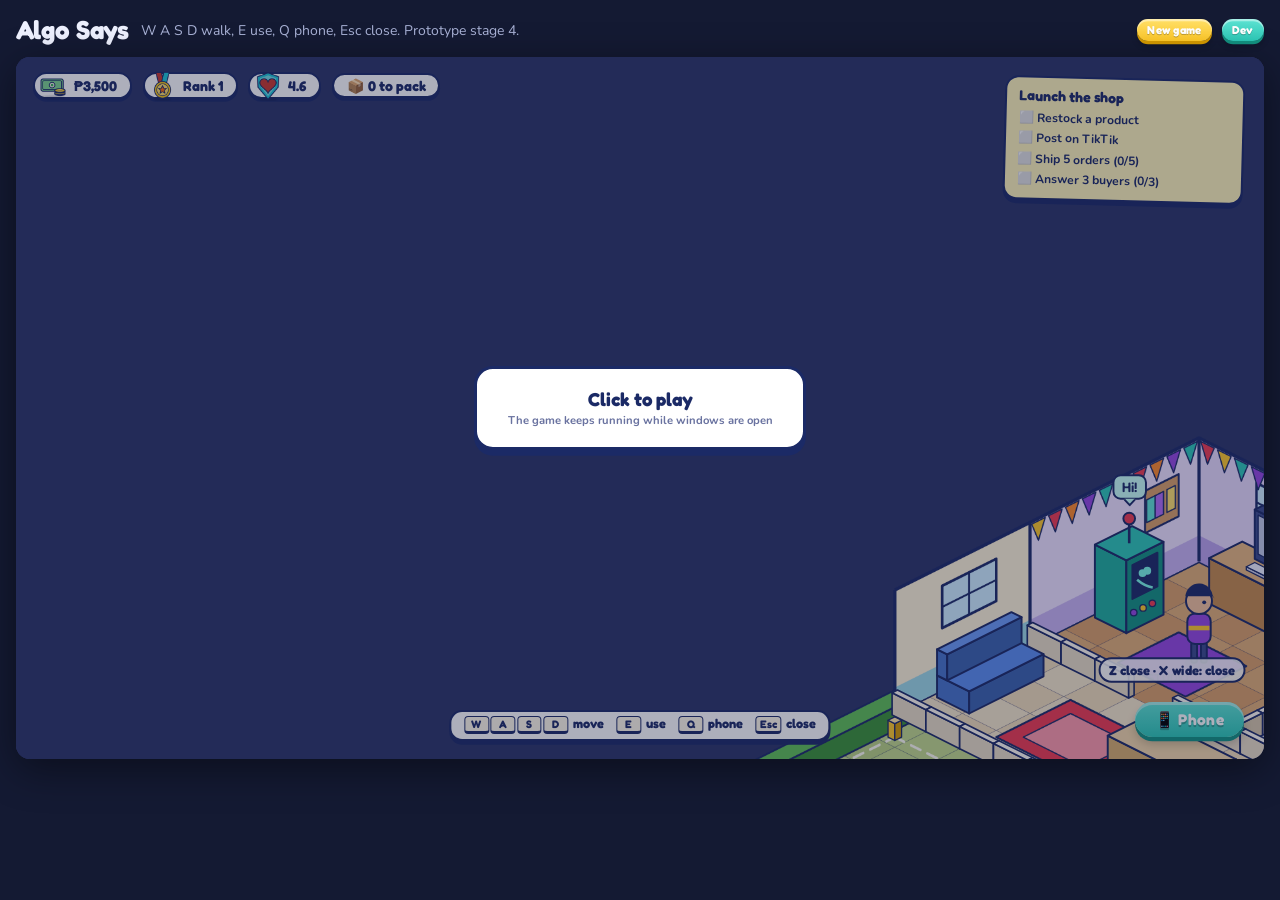
==== index.html @ 7507d2a2 "Prototype stage 4: PC desktop with 16 apps, money ledger, stickers, settings" ====
<!doctype html>
<html lang="en">
<head>
<meta charset="utf-8">
<meta name="viewport" content="width=device-width, initial-scale=1">
<title>Algo Says</title>
<link rel="preconnect" href="https://fonts.googleapis.com">
<link rel="preconnect" href="https://fonts.gstatic.com" crossorigin>
<link rel="stylesheet" href="https://fonts.googleapis.com/css2?family=Fredoka:wght@500;600;700&family=Nunito:wght@600;700;800&display=swap">
<link rel="stylesheet" href="css/style.css">
</head>
<body>
<div class="page">
  <header class="bar">
    <h1>Algo Says</h1>
    <span class="controls">W A S D walk, E use, Q phone, Esc close. Prototype stage 4.</span>
    <nav class="menu keepactive" aria-label="Game menu">
      <button class="cap y sm" type="button" data-act="menu-new">New game</button>
      <button class="cap t sm" type="button" data-act="dev-toggle" id="devBtn" aria-expanded="false" aria-controls="dev">Dev</button>
    </nav>
  </header>

  <div class="stage"><div class="frame" id="frame">
    <canvas id="iso" tabindex="0" aria-label="Isometric house and street. W A S D to walk, E to use, Q for the phone."></canvas>

    <div class="hud" id="hud"></div>
    <div class="carry" id="carry"></div>
    <div class="card note" id="note"></div>
    <div class="card hint"><span><kbd class="k">W</kbd><kbd class="k">A</kbd><kbd class="k">S</kbd><kbd class="k">D</kbd> move</span><span><kbd class="k">E</kbd> use</span><span><kbd class="k">Q</kbd> phone</span><span><kbd class="k">Esc</kbd> close</span></div>
    <div class="toasts" id="toasts" aria-live="polite"></div>
    <button class="cap t phoneBtn" id="phoneBtn" type="button">📱 Phone<span class="badge" id="pbadge" hidden>0</span></button>
    <button class="start" id="start" type="button"><span class="card">Click to play<small>The game keeps running while windows are open</small></span></button>

    <!-- PC DESKTOP (built by js/pc/desktop.js) -->
    <div class="ov desk" id="w-desktop" hidden></div>

    <!-- PHONE -->
    <div class="ov" id="w-phone" hidden style="background:rgba(20,26,60,.4)">
      <div class="phone"><div class="screen">
        <div style="display:flex;justify-content:space-between;padding:.5em 1.2em .2em;font:700 .8em var(--display)"><span>9:41</span><span>▮▮▮ 82%</span></div>
        <div style="display:flex;gap:.4em;justify-content:center;padding:.3em .6em .6em;border-bottom:.15em solid #e3dcc8"><span class="chip on">Inbox</span><span class="chip" style="opacity:.5">Feeds</span><span class="chip" style="opacity:.5">Orders</span></div>
        <div id="inbox" style="padding:.7em .8em;display:flex;flex-direction:column;gap:.6em;overflow:auto"></div>
      </div></div>
      <button class="cap y" data-act="close" type="button" style="position:absolute;left:1.6%;bottom:3.5%">← Back</button>
    </div>

    <!-- MR. ALGO -->
    <div class="ov" id="w-algo" hidden style="background:rgba(20,26,60,.35)">
      <div class="algo"><img src="img/algo_unit_talk_1.png" alt="Mr. Algo" id="algoImg">
        <div class="card"><b class="n">Mr. Algo</b><div id="algoText"></div><div style="display:flex;gap:.6em;justify-content:flex-end"><button class="cap y sm" data-act="close" type="button">Bye</button><button class="cap t sm" id="algoNext" type="button">Next</button></div></div>
      </div>
    </div>

    <!-- NEW GAME CONFIRM -->
    <div class="ov" id="w-confirm" hidden>
      <div class="card confirm" role="dialog" aria-modal="true" aria-labelledby="confirmTitle">
        <h2 id="confirmTitle">Start a new game?</h2>
        <p>Your saved progress will be erased.</p>
        <div class="row"><button class="cap y sm" type="button" data-act="new-cancel">Cancel</button><button class="cap r sm" type="button" data-act="new-confirm">New game</button></div>
      </div>
    </div>
  </div></div>
</div>

<!-- DEVELOPER PANEL -->
<aside class="dev keepactive" id="dev" hidden aria-label="Developer panel">
  <h2>Developer mode (testing only)</h2>
  <small>F1 toggles this panel.</small>
  <button class="cap t sm" type="button" data-act="dev-cash">Add ₱1,000</button>
  <button class="cap t sm" type="button" data-act="dev-orders">Spawn an order for each product</button>
  <button class="cap t sm" type="button" data-act="dev-stock">Set all stock to 10</button>
  <button class="cap t sm" type="button" data-act="dev-skip">Skip 10 s of game time</button>
  <button class="cap t sm" type="button" data-act="dev-finish">Finish the running post now</button>
  <button class="cap y sm" type="button" data-act="dev-zones" aria-pressed="false">Show walk zones and solids</button>
  <button class="cap y sm" type="button" data-act="dev-fps" aria-pressed="false">Show FPS</button>
  <div class="fps" id="devFps" aria-live="off"></div>
</aside>

<script type="module" src="js/main.js"></script>
</body>
</html>
---- css/style.css ----
/* Layout: dark showcase page with one 16:9 game frame (1920x1080 logical): canvas world, DOM HUD, DOM windows over it. */
:root{color-scheme:dark;
--page:#141a33;--page2:#1d2547;--pageInk:#eef1ff;--pageMute:#a9b2d6;
--navy:#1b2a66;--cream:#fff8e8;--paper:#ffffff;--ink:#1b2a66;--mute:#6a73a0;
--purple:#9446e0;--purpleD:#6224a8;--yellow:#ffc928;--yellowD:#d49a00;--teal:#2cc8b6;--tealD:#139180;--orange:#ff8a2a;--orangeD:#cf5e00;--red:#ef3b4f;--redD:#b31e31;--sky:#dff1ff;
--display:"Fredoka",system-ui,sans-serif;--body:"Nunito",system-ui,sans-serif}
[hidden]{display:none!important}
body{margin:0;background:var(--page);color:var(--pageInk);font:15px/1.5 var(--body)}
.page{max-width:1360px;margin:0 auto;padding-block:16px 40px;padding-left:max(16px,env(safe-area-inset-left,0px));padding-right:max(16px,env(safe-area-inset-right,0px));display:grid;gap:12px}
.bar{display:flex;align-items:center;gap:12px;flex-wrap:wrap}
h1{font:700 26px/1.1 var(--display);margin:0;text-wrap:balance}
.controls{color:var(--pageMute);font-size:14px;flex:1;min-width:200px}
.menu{display:flex;gap:10px;margin-left:auto;font-size:14px}
.stage{overflow-x:auto;border-radius:14px;box-shadow:0 10px 40px rgba(0,0,0,.45)}
.frame{min-width:960px;aspect-ratio:16/9;container-type:inline-size;position:relative;overflow:hidden;background:#2b3466;font-size:1.05cqw;color:var(--ink);user-select:none}
#iso{position:absolute;inset:0;width:100%;height:100%;display:block;outline:none}
#iso:focus-visible{outline:4px solid var(--yellow);outline-offset:-4px}
.loaderr{position:absolute;inset:0;display:flex;align-items:center;justify-content:center;margin:0;color:#fff;font:700 1.4em var(--display);text-align:center;padding:2em}
/* developer panel */
.dev{position:fixed;right:12px;top:64px;z-index:50;width:260px;max-width:calc(100vw - 24px);background:#0e1330;color:var(--pageInk);border:2px solid var(--yellow);border-radius:12px;padding:12px;display:grid;gap:8px;box-shadow:0 10px 30px rgba(0,0,0,.5)}
.dev h2{font:700 15px var(--display);margin:0;color:var(--yellow)}
.dev small{color:var(--pageMute);font-size:12px}
.dev .cap{font-size:14px}
.dev .cap[aria-pressed=true]{outline:3px solid var(--yellow);outline-offset:2px}
.dev .fps{font:700 14px var(--display);min-height:1.2em}

/* ---------- game UI kit ---------- */
.cap{all:unset;cursor:pointer;display:inline-flex;align-items:center;justify-content:center;gap:.4em;border-radius:999px;padding:.5em 1.3em;font:700 1em var(--display);color:#fff;letter-spacing:.02em;
 background:linear-gradient(var(--c1),var(--c2));box-shadow:inset 0 .2em 0 rgba(255,255,255,.45),0 .28em 0 var(--cd),0 .45em .6em rgba(0,0,0,.2);text-shadow:0 .1em 0 rgba(0,0,0,.25)}
.cap:active{transform:translateY(.15em)}
.cap:focus-visible{outline:.2em solid var(--paper);outline-offset:.15em}
.cap[disabled]{filter:grayscale(1);opacity:.5;cursor:not-allowed}
.cap.p{--c1:#b06cf5;--c2:var(--purple);--cd:var(--purpleD)}
.cap.y{--c1:#ffe06b;--c2:var(--yellow);--cd:var(--yellowD)}
.cap.t{--c1:#5fe3d3;--c2:var(--teal);--cd:var(--tealD)}
.cap.o{--c1:#ffad66;--c2:var(--orange);--cd:var(--orangeD)}
.cap.r{--c1:#ff7181;--c2:var(--red);--cd:var(--redD)}
.cap.sm{font-size:.82em;padding:.35em .9em}
.card{background:var(--paper);border:.18em solid var(--navy);border-radius:1em;box-shadow:0 .3em 0 var(--navy)}
.pill{display:inline-flex;align-items:center;gap:.4em;background:var(--paper);border:.16em solid var(--navy);border-radius:999px;padding:.15em .9em .15em .2em;font:700 1.05em var(--display);box-shadow:0 .2em 0 var(--navy);white-space:nowrap}
.pill img{width:2.1em;height:2.1em;margin:-.4em 0}
.pill.plain{padding:.15em .9em}
.lbl{font:600 .78em var(--display);letter-spacing:.06em;text-transform:uppercase;color:var(--mute)}
.chip{all:unset;cursor:pointer;display:inline-flex;align-items:center;gap:.3em;border:.14em solid var(--navy);border-radius:999px;padding:.12em .75em;font:600 .85em var(--display);background:var(--paper);color:var(--ink)}
.chip.on{background:var(--yellow)}
.chip:focus-visible{outline:.15em solid var(--purple);outline-offset:.1em}
.site{display:inline-flex;align-items:center;justify-content:center;width:1.9em;height:1.9em;border-radius:.55em;border:.14em solid var(--navy);font:700 1em var(--display);color:#fff;background:linear-gradient(135deg,#b06cf5,#6224a8)}
.hud{position:absolute;left:1.4%;top:2.2%;display:flex;gap:.8em;align-items:center;flex-wrap:wrap;max-width:60%}
.carry{position:absolute;left:1.4%;top:9.5%;display:flex;gap:.5em}
.note{position:absolute;right:1.6%;top:3%;width:17%;padding:.7em .9em;background:#fff4b8;transform:rotate(1.5deg)}
.note h3{font:700 1.05em var(--display);margin:0 0 .3em}
.note div{display:grid;gap:.2em;font-weight:700;font-size:.9em}
.hint{position:absolute;left:50%;bottom:2.6%;transform:translateX(-50%);padding:.35em 1em;font:700 .95em var(--display);display:flex;gap:1em;align-items:center;white-space:nowrap}
kbd.k{display:inline-block;min-width:1.5em;text-align:center;border:.14em solid var(--navy);border-bottom-width:.28em;border-radius:.35em;padding:0 .3em;margin-right:.15em;font:700 .85em var(--display);background:var(--cream)}
.toasts{position:absolute;left:1.4%;bottom:3%;display:grid;gap:.5em;width:22%}
.toast{display:flex;align-items:center;gap:.6em;padding:.4em .9em .4em .4em;font-weight:800;font-size:.9em;animation:tin .25s ease-out}
.toast img{width:2.4em;border-radius:50%}
@keyframes tin{from{transform:translateY(.6em);opacity:0}}
@media (prefers-reduced-motion:reduce){.toast{animation:none}}
.phoneBtn{position:absolute;right:1.6%;bottom:3.2%;font-size:1.15em}
.badge{position:absolute;top:-.4em;right:-.4em;background:var(--red);color:#fff;border:.14em solid #fff;border-radius:999px;min-width:1.5em;height:1.5em;font:700 .8em/1.25em var(--display);text-align:center;padding:0 .2em}
.start small{display:block;font:700 .6em var(--body);color:var(--mute);margin-top:.3em}
/* windows */
.ov{position:absolute;inset:0;background:rgba(20,26,60,.55)}
.win{position:absolute;inset:6% 5% 5%;display:grid;grid-template-rows:auto minmax(0,1fr);background:var(--cream);border:.2em solid var(--navy);border-radius:1.2em;box-shadow:0 .4em 0 var(--navy),0 1.5em 3em rgba(0,0,0,.35);overflow:hidden}
.wbar{display:flex;align-items:center;gap:.7em;padding:.55em 1em;background:linear-gradient(#a65df0,var(--purple));color:#fff;border-bottom:.2em solid var(--navy);font:700 1.2em var(--display)}
.wbar.t{background:linear-gradient(#5fe3d3,var(--tealD))}
.wbar .sp{flex:1}
.wbar small{font:600 .7em var(--body);opacity:.95}
.x{all:unset;cursor:pointer;width:1.6em;height:1.6em;border-radius:50%;background:#fff;color:var(--navy);border:.14em solid var(--navy);text-align:center;font:700 .8em/1.45em var(--display)}
.wbody{padding:1.1em;display:grid;gap:1em;min-height:0}
.pcard{all:unset;cursor:pointer;display:flex;gap:.6em;align-items:center;padding:.4em .6em;background:var(--paper);border:.18em solid var(--navy);border-radius:1em;box-shadow:0 .25em 0 var(--navy)}
.pcard.on{background:#fff4b8}
.pcard img{width:2.8em}
.pcard b{font-family:var(--display);display:block}
.pcard span{font-size:.85em;font-weight:700;color:var(--mute)}
.slot{all:unset;cursor:pointer;display:grid;grid-template-rows:1fr auto;padding:.5em;gap:.3em;background:var(--sky);border:.18em solid var(--navy);border-radius:1em;box-shadow:0 .25em 0 var(--navy);min-height:0}
.slot img{width:100%;height:100%;object-fit:contain;min-height:0}
.slot.empty{background:#fff8;border-style:dashed;box-shadow:none;display:flex;align-items:center;justify-content:center;color:var(--mute);font:600 1em var(--display)}
.slot div{font:700 .9em var(--display);text-align:center}
.clip{all:unset;cursor:pointer;padding:.25em;width:6.6em;text-align:center;background:var(--paper);border:.16em solid var(--navy);border-radius:.8em;box-shadow:0 .2em 0 var(--navy)}
.clip img{width:100%;display:block}
.clip div{font:600 .78em var(--display)}
.clip.used{opacity:.4}
textarea.cap-in{all:unset;display:block;width:100%;box-sizing:border-box;background:var(--paper);border:.16em solid var(--navy);border-radius:.8em;padding:.5em .7em;font:700 .95em var(--body);color:var(--ink);min-height:4.2em;white-space:pre-wrap}
textarea.cap-in:focus{outline:.15em solid var(--purple)}
.cmt{display:flex;gap:.5em;align-items:center}
.cmt img{width:2.1em;border-radius:50%}
.cmt div{background:var(--sky);border-radius:.8em;padding:.2em .7em;font-weight:800;font-size:.9em}
.stat{display:grid;padding:.4em .7em}
.stat b{font:700 1.5em/1.1 var(--display)}
.phone{position:absolute;left:50%;top:4%;bottom:4%;aspect-ratio:9/18.5;transform:translateX(-50%);background:var(--navy);border-radius:2.4em;padding:.9em .7em;box-shadow:0 1.5em 3em rgba(0,0,0,.4)}
.screen{height:100%;background:var(--cream);border-radius:1.7em;overflow:hidden;display:grid;grid-template-rows:auto auto minmax(0,1fr)}
.bub{max-width:85%;border-radius:1em;padding:.3em .7em;font-weight:700;font-size:.9em}
.bub.in{align-self:flex-start;background:var(--paper);border:.12em solid var(--navy);border-bottom-left-radius:.2em}
.bub.me{align-self:flex-end;background:var(--purple);color:#fff;border-bottom-right-radius:.2em}
.algo{position:absolute;left:8%;right:8%;bottom:6%;display:grid;grid-template-columns:18% 1fr;gap:1em;align-items:end}
.algo img{width:100%}
.algo .card{padding:1em 1.3em;display:grid;gap:.6em;font-weight:700;font-size:1.1em}
.algo .card b.n{font:700 1.15em var(--display);color:var(--tealD)}
.start{all:unset;position:absolute;inset:0;display:flex;align-items:center;justify-content:center;background:rgba(20,26,60,.35);cursor:pointer}
.start:focus-visible .card{outline:.2em solid var(--yellow);outline-offset:.2em}
.start .card{display:block;padding:1em 1.6em;text-align:center;font:700 1.4em var(--display);color:var(--ink)}
.confirm{position:absolute;left:50%;top:50%;transform:translate(-50%,-50%);width:34%;padding:1.2em 1.4em;display:grid;gap:.8em;background:var(--cream);color:var(--ink)}
.confirm h2{font:700 1.3em var(--display);margin:0}
.confirm p{margin:0;font-weight:700}
.confirm .row{display:flex;gap:.8em;justify-content:flex-end}

/* ---------- PC desktop (js/pc) ---------- */
.toasts{z-index:30;pointer-events:none}
.frame.pc-open .toasts{bottom:4.8em;left:auto;right:1.4%}
.desk{background:#6224a8;overflow:hidden}
.dk-wall{position:absolute;inset:0;background:radial-gradient(circle at 88% 12%,rgba(255,201,40,.4),transparent 38%),radial-gradient(circle at 8% 95%,rgba(44,200,182,.4),transparent 44%),radial-gradient(rgba(255,255,255,.13) .13em,transparent .13em) 0 0/2em 2em,linear-gradient(135deg,#6224a8,#9446e0 55%,#b06cf5)}
.dk-wall::after{content:"Algo Says";position:absolute;right:3%;bottom:11%;font:700 5em/1 var(--display);color:rgba(255,255,255,.12);letter-spacing:.02em}
.dk-icons{position:absolute;left:1.2%;top:2.5%;bottom:5.5em;display:grid;grid-auto-flow:column;grid-template-rows:repeat(5,max-content);gap:.5em .4em;align-content:start;justify-content:start}
.dk-ic{all:unset;cursor:pointer;display:grid;justify-items:center;gap:.25em;width:6.6em;padding:.3em 0;border-radius:.8em}
.dk-ic:hover{background:rgba(255,255,255,.2)}
.dk-ic:focus-visible{outline:.2em solid var(--yellow);outline-offset:.05em}
.dk-ic .tile{position:relative;display:grid;place-items:center;width:2.1em;height:2.1em;border-radius:.55em;border:.09em solid var(--navy);box-shadow:0 .12em 0 var(--navy);font-size:1.95em;line-height:1;background:linear-gradient(var(--c1),var(--c2))}
.dk-ic .lb{font:700 .82em/1.15 var(--display);color:#fff;text-align:center;text-shadow:0 .1em .15em rgba(27,42,102,.9)}
.dk-ic .lk{position:absolute;right:-.3em;bottom:-.3em;font-size:.4em;font-style:normal;background:#fff;border:.2em solid var(--navy);border-radius:50%;padding:.1em;line-height:1}
.c-p{--c1:#b06cf5;--c2:#9446e0}.c-y{--c1:#ffe06b;--c2:#ffc928}.c-t{--c1:#5fe3d3;--c2:#2cc8b6}.c-o{--c1:#ffad66;--c2:#ff8a2a}.c-r{--c1:#ff7181;--c2:#ef3b4f}
.dk-layer{position:absolute;inset:0 0 3.6em 0;pointer-events:none}
.dw{position:absolute;pointer-events:auto;display:grid;grid-template-rows:auto minmax(0,1fr);background:var(--cream);border:.2em solid var(--navy);border-radius:1.1em;box-shadow:0 .3em 0 var(--navy),0 .8em 1.6em rgba(0,0,0,.3);overflow:hidden;animation:dwin .18s ease-out}
.dw.top{box-shadow:0 .35em 0 var(--navy),0 1.4em 2.6em rgba(0,0,0,.45)}
.dw.min{display:none}
@keyframes dwin{from{transform:scale(.96);opacity:0}}
.dw .wbar{background:linear-gradient(var(--c1),var(--c2));cursor:grab;user-select:none;touch-action:none;font-size:1.05em;padding:.4em .8em;text-shadow:0 .1em 0 rgba(0,0,0,.25)}
.dw .wbar.drag{cursor:grabbing}
.dw:not(.top) .wbar{filter:saturate(.55) brightness(1.05)}
.dw .wbar .x{font-size:.75em}
.dw-ic{font-size:1.1em}
.dw-body{min-height:0;overflow:auto;position:relative}
.dw-body.wbody{display:grid}
.dk-bar{position:absolute;left:0;right:0;bottom:0;height:3.6em;box-sizing:border-box;display:flex;align-items:center;gap:.8em;padding:0 1em;background:linear-gradient(#2b3a86,var(--navy));border-top:.18em solid #0e1740}
.dk-tasks{display:flex;gap:.5em;flex:1;min-width:0;overflow:hidden}
.dk-task{all:unset;cursor:pointer;display:inline-flex;align-items:center;gap:.4em;max-width:11em;padding:.25em .8em;border-radius:.7em;background:rgba(255,255,255,.14);color:#fff;font:700 .85em var(--display);white-space:nowrap}
.dk-task b{font:inherit;overflow:hidden;text-overflow:ellipsis}
.dk-task.on{background:var(--yellow);color:var(--navy);box-shadow:inset 0 -.2em 0 var(--yellowD)}
.dk-task.min{opacity:.6}
.dk-task:focus-visible{outline:.15em solid #fff}
.dk-tray{display:flex;align-items:center;gap:.9em;color:#fff;font:700 .95em var(--display)}
.dk-cash{display:inline-flex;align-items:center;gap:.3em;background:rgba(255,255,255,.14);border-radius:999px;padding:.1em .8em .1em .3em}
.dk-cash img{width:1.6em;height:1.6em}
.dk-clock{min-width:5.2em;text-align:right}
.frame.tl .desk{font-size:1.18em}
.frame.tl .hud,.frame.tl .note,.frame.tl .toasts{font-size:1.15em}
.frame.rm *,.frame.rm *::before,.frame.rm *::after{animation:none!important;transition:none!important}
@media (prefers-reduced-motion:reduce){.dw{animation:none}}
/* shop books and stats */
.bk-row{display:grid;grid-template-columns:5.2em minmax(0,1fr) 6em 6em;gap:.5em;padding:.3em .8em;font-weight:700;font-size:.9em;border-bottom:.1em dashed #e3dcc8;align-items:center}
.bk-row b{text-align:right;font-family:var(--display)}
.bk-head{font:600 .78em var(--display);letter-spacing:.06em;text-transform:uppercase;color:var(--mute);border-bottom:.15em solid var(--navy)}
.bk-head span:nth-child(n+3){text-align:right}
.bk-prod{display:grid;grid-template-columns:minmax(0,1.6fr) minmax(0,.8fr) minmax(0,1fr) minmax(0,1fr) minmax(0,1fr);gap:.4em;font-weight:700;font-size:.82em;align-items:center}
.bk-prod span:nth-child(n+3),.bk-prod b{text-align:right}
.bk-prod.bk-head{padding:0 0 .2em}
.st-row{all:unset;box-sizing:border-box;width:100%;cursor:pointer;display:grid;grid-template-columns:1.6em 2.6em minmax(0,1.6fr) minmax(0,.9fr) minmax(0,.8fr) minmax(0,.8fr) minmax(0,1.2fr);gap:.5em;padding:.4em .8em;font-weight:700;font-size:.9em;border-bottom:.1em dashed #e3dcc8;align-items:center}
.st-row:hover{background:var(--sky)}
.st-row.on{background:#fff4b8}
.st-row:focus-visible{outline:.15em solid var(--purple);outline-offset:-.15em}
.st-head{cursor:default;font:600 .78em var(--display);letter-spacing:.06em;text-transform:uppercase;color:var(--mute);border-bottom:.15em solid var(--navy)}
.st-head:hover{background:none}
.st-box{width:1.2em;height:1.2em;border:.14em solid var(--navy);border-radius:.3em;display:grid;place-items:center;font-size:.9em;background:#fff;color:var(--purple)}
.st-head .st-box{visibility:hidden}
.st-det{padding:.6em .8em;display:grid;gap:.25em;align-content:start}
.st-kv{display:grid;gap:0;border-top:.1em dashed #e3dcc8;padding-top:.15em}
.st-kv b{font-size:.92em;overflow-wrap:anywhere}
/* notes, bin, lock, home */
.nt-body{padding:0;background:#fff4b8;display:grid}
.nt-in{all:unset;display:block;box-sizing:border-box;padding:.8em 1em;font:700 1em/1.6em var(--body);color:var(--ink);white-space:pre-wrap;overflow:auto;background:repeating-linear-gradient(transparent 0 1.5em,rgba(27,42,102,.18) 1.5em 1.6em);background-attachment:local;min-height:0}
.nt-in:focus{outline:.15em solid var(--purple);outline-offset:-.3em}
.lk-screen{display:grid;justify-items:center;align-content:center;gap:.5em;text-align:center;padding:1.5em;min-height:100%;box-sizing:border-box}
.lk-screen h2{font:700 1.4em var(--display);margin:0}
.lk-screen p{margin:0;font-weight:700;color:var(--mute);max-width:24em}
.lk-ic{font-size:3.5em;line-height:1}
.lk-pill{padding:.5em 1em;font-weight:800;background:#fff4b8}
.lk-screen small{font-weight:700;color:var(--mute)}
.bn{display:grid;gap:.8em;padding:1em;align-content:start}
.bn-item{all:unset;cursor:pointer;display:flex;gap:.5em;align-items:center;padding:.4em .7em;border-radius:.7em;font-weight:800;font-size:1.05em}
.bn-item:hover{background:var(--sky)}
.bn-item:focus-visible{outline:.15em solid var(--purple)}
.bn-txt{margin:0;padding:.8em 1em;background:#fff;border:.16em solid var(--navy);border-radius:.8em;font:700 .95em/1.5 var(--body);white-space:pre-wrap}
.bn small{font-weight:700;color:var(--mute)}
/* feeds */
.fd{display:grid;grid-template-rows:auto minmax(0,1fr);background:var(--paper);--ac:#9446e0;overflow:hidden}
.fd-top{background:#eef1ff;border-bottom:.15em solid var(--navy);padding:.5em .8em 0;display:grid;gap:.4em}
.fd-tabs{display:flex;gap:.3em;align-items:flex-end}
.fd-tab{all:unset;cursor:pointer;padding:.3em 1.1em;border:.14em solid var(--navy);border-bottom:0;border-radius:.7em .7em 0 0;font:700 .9em var(--display);background:#dfe4f7;color:var(--ink);border-top:.35em solid var(--tc)}
.fd-tab.on{background:#fff;padding-bottom:.45em;margin-bottom:-.15em}
.fd-tab:focus-visible{outline:.15em solid var(--purple)}
.fd-url{display:flex;gap:.5em;align-items:center;background:#fff;border:.14em solid var(--navy);border-radius:999px;padding:.15em .5em;margin-bottom:.5em;font-weight:700;font-size:.85em;color:var(--mute)}
.fd-page{overflow:auto;min-height:0;padding:1em}
.fd-meta{display:flex;align-items:center;gap:.4em;font-weight:700;font-size:.82em;color:var(--mute)}
.fd-meta img,.fd-by img{width:1.5em;height:1.5em;border-radius:50%}
.fd-tt{display:grid;grid-template-columns:repeat(4,1fr);gap:.9em}
.fd-tile{display:grid;gap:.3em;align-content:start}
.fd-cov{position:relative;aspect-ratio:9/14;border-radius:.9em;border:.16em solid var(--navy);overflow:hidden;background:url(../img/mg_thumb_bg_sunny.png) center/cover,var(--ac)}
.fd-cov img{position:absolute;left:14%;top:30%;width:72%}
.fd-heart{position:absolute;left:.4em;bottom:.4em;background:var(--ac);color:#fff;border-radius:999px;padding:0 .6em;font:700 .8em var(--display)}
.fd-cap{font-weight:800;font-size:.85em;line-height:1.25}
.fd-by{display:flex;align-items:center;gap:.4em;font-weight:700;font-size:.78em;color:var(--mute)}
.fd-yv{display:grid;gap:.9em}
.fd-row{display:grid;grid-template-columns:30% 1fr;gap:1em;align-items:start}
.fd-thumb{position:relative;aspect-ratio:16/9;border-radius:.7em;border:.16em solid var(--navy);overflow:hidden;background:linear-gradient(135deg,#ffe0c2,var(--ac))}
.fd-thumb img{position:absolute;left:35%;top:12%;height:76%}
.fd-len{position:absolute;right:.4em;bottom:.4em;background:rgba(27,42,102,.85);color:#fff;border-radius:.3em;padding:0 .4em;font:700 .78em var(--display)}
.fd-row b{font:700 1.02em/1.25 var(--display);display:block;margin-bottom:.2em}
.fd-fb{display:grid;grid-template-columns:repeat(2,1fr);gap:.9em}
.fd-live{background:#e6faf7;border:.16em solid var(--navy);border-radius:1em;box-shadow:0 .2em 0 var(--navy);padding:.5em .7em;display:grid;gap:.4em}
.fd-lv-top{display:flex;justify-content:space-between;font-weight:800;font-size:.8em}
.fd-dot{color:#fff;background:var(--red);border-radius:999px;padding:0 .6em;font-family:var(--display)}
.fd-lv-main{display:grid;grid-template-columns:3.2em 1fr;gap:.6em;align-items:center}
.fd-lv-main>img{width:100%;background:#fff;border-radius:.7em;border:.12em solid var(--navy)}
.fd-lv-main b{font:700 .95em/1.2 var(--display);display:block}
.fd-lv-bot{display:flex;justify-content:space-between;align-items:center;font-weight:800;font-size:.85em}
.fd-price{background:var(--ac);color:var(--navy);border:.12em solid var(--navy);border-radius:.5em;padding:0 .5em;font-family:var(--display)}
.fd-say{background:#fff;border-radius:.8em;padding:0 .6em}
/* paint */
.pt{display:grid;grid-template-rows:auto minmax(0,1fr) auto;gap:.6em;padding:.8em}
.pt-tools{display:grid;gap:.4em}
.pt-row{display:flex;gap:.4em;flex-wrap:wrap;align-items:center}
.pt-sw{all:unset;cursor:pointer;width:1.9em;height:1.9em;border-radius:50%;border:.16em solid var(--navy);box-sizing:border-box}
.pt-sw[aria-pressed=true]{outline:.2em solid var(--purple);outline-offset:.12em}
.pt .chip[aria-pressed=true]{background:var(--yellow)}
.pt-canvas{min-height:0;display:grid;place-items:center}
.pt-canvas canvas{max-width:100%;max-height:100%;aspect-ratio:1;border:.18em solid var(--navy);border-radius:.8em;background:repeating-conic-gradient(#f1ecdc 0 25%,#fff 0 50%) 0 0/1.4em 1.4em;cursor:crosshair;touch-action:none}
.pt-foot{display:flex;gap:.8em;align-items:center;flex-wrap:wrap}
.pt-stk{display:flex;gap:.5em;align-items:center}
.pt-thumb{position:relative;width:3em;height:3em;border:.14em solid var(--navy);border-radius:.6em;background:#fff}
.pt-thumb img{width:100%;height:100%;object-fit:contain}
.pt-thumb .x{position:absolute;right:-.5em;top:-.5em;font-size:.55em}
.pt-msg{flex-basis:100%;font-weight:700;font-size:.85em;color:var(--mute);min-height:1.2em}
/* parcel catch, music, settings */
.pc-game{display:grid;place-items:center;background:#dff1ff;padding:.5em}
.pc-game canvas{max-width:100%;max-height:100%;aspect-ratio:3/4;border:.18em solid var(--navy);border-radius:.8em;outline:none;cursor:none;touch-action:none}
.mu{display:grid;gap:.9em;align-content:start;padding:1em}
.mu-bars{display:flex;gap:.3em;align-items:flex-end;height:3.5em}
.mu-bars i{flex:1;background:linear-gradient(var(--c1),var(--c2));border:.1em solid var(--navy);border-radius:.3em;height:25%}
.mu-bars.go i{animation:mubar .6s ease-in-out infinite alternate;animation-delay:var(--d)}
@keyframes mubar{to{height:100%}}
.mu-list{display:grid;gap:.6em}
.mu-track{display:grid;grid-template-columns:1fr auto;align-items:center;padding:.5em .8em;gap:0 .8em}
.mu-track.on{background:#fff4b8}
.mu-track b{font-family:var(--display)}
.mu-track small{grid-column:1;font-weight:700;color:var(--mute)}
.mu-track .cap{grid-column:2;grid-row:1/3}
.mu-vol{display:flex;gap:.7em;align-items:center;font:700 .95em var(--display)}
.mu-vol input,.se input{flex:1;accent-color:var(--purple)}
.se{display:grid;gap:1em;align-content:start;padding:1em}
.se-opts{display:grid;gap:1em}
.se-row{display:grid;gap:.4em}
.se-row>div{display:flex;gap:.4em}
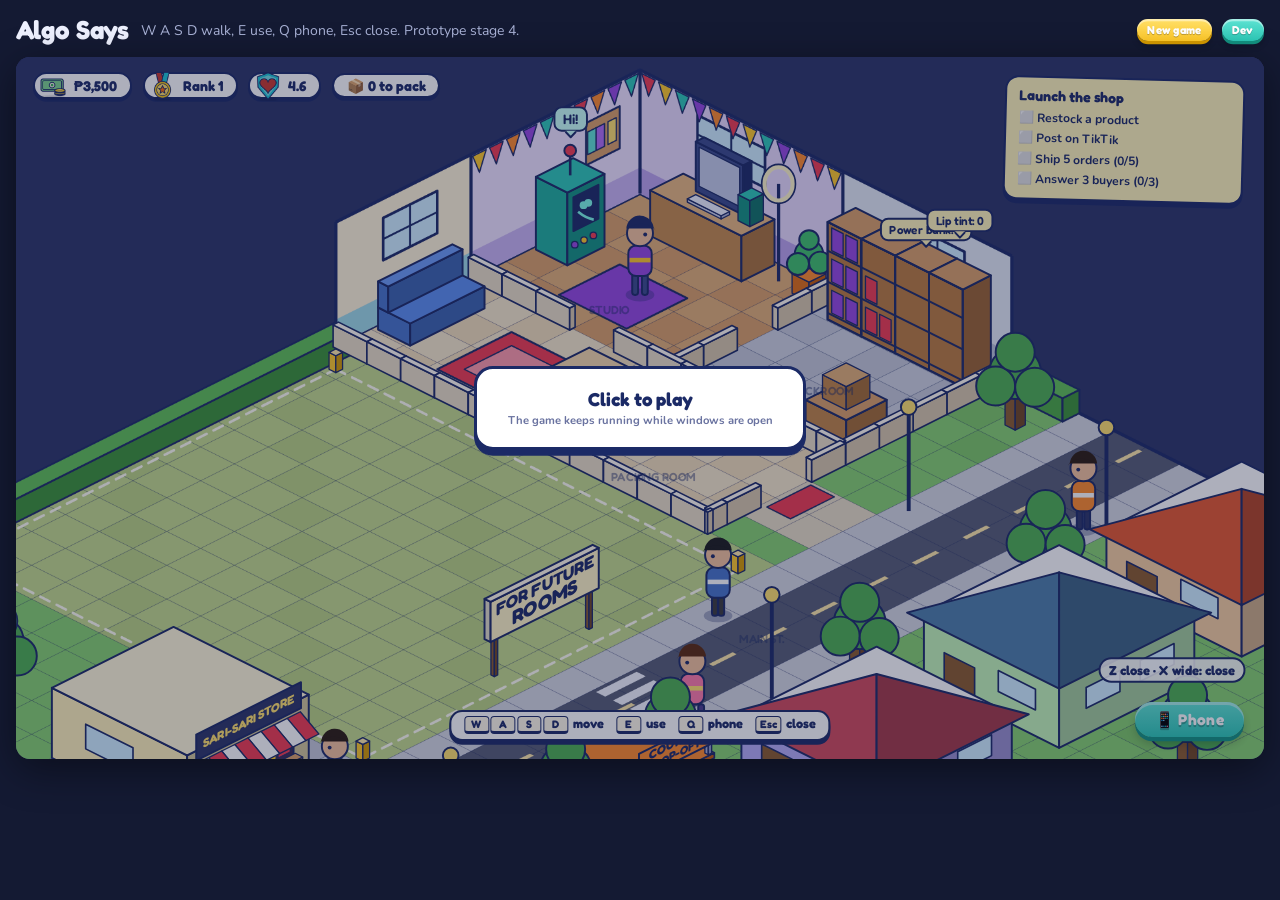
==== commit 5bad6321: "Merge branch 'worktree-agent-a702d43dc1fff324e' # Conflicts: #	06_PROTOTYPE/js/main.js" ====
--- a/index.html
+++ b/index.html
@@ -33,6 +33,12 @@
 
     <!-- PC DESKTOP (built by js/pc/desktop.js) -->
     <div class="ov desk" id="w-desktop" hidden></div>
+
+    <!-- SARI-SARI STORE -->
+    <div class="ov" id="w-sarisari" hidden><div class="win" style="inset:14% 24% 14%">
+      <div class="wbar t">🏪 Sari-sari store <small>Quick stock, higher price</small><span class="sp"></span><button class="x" data-act="close" type="button" aria-label="Close">✕</button></div>
+      <div class="wbody" id="sarisari" style="align-content:start"></div>
+    </div></div>
 
     <!-- PHONE -->
     <div class="ov" id="w-phone" hidden style="background:rgba(20,26,60,.4)">
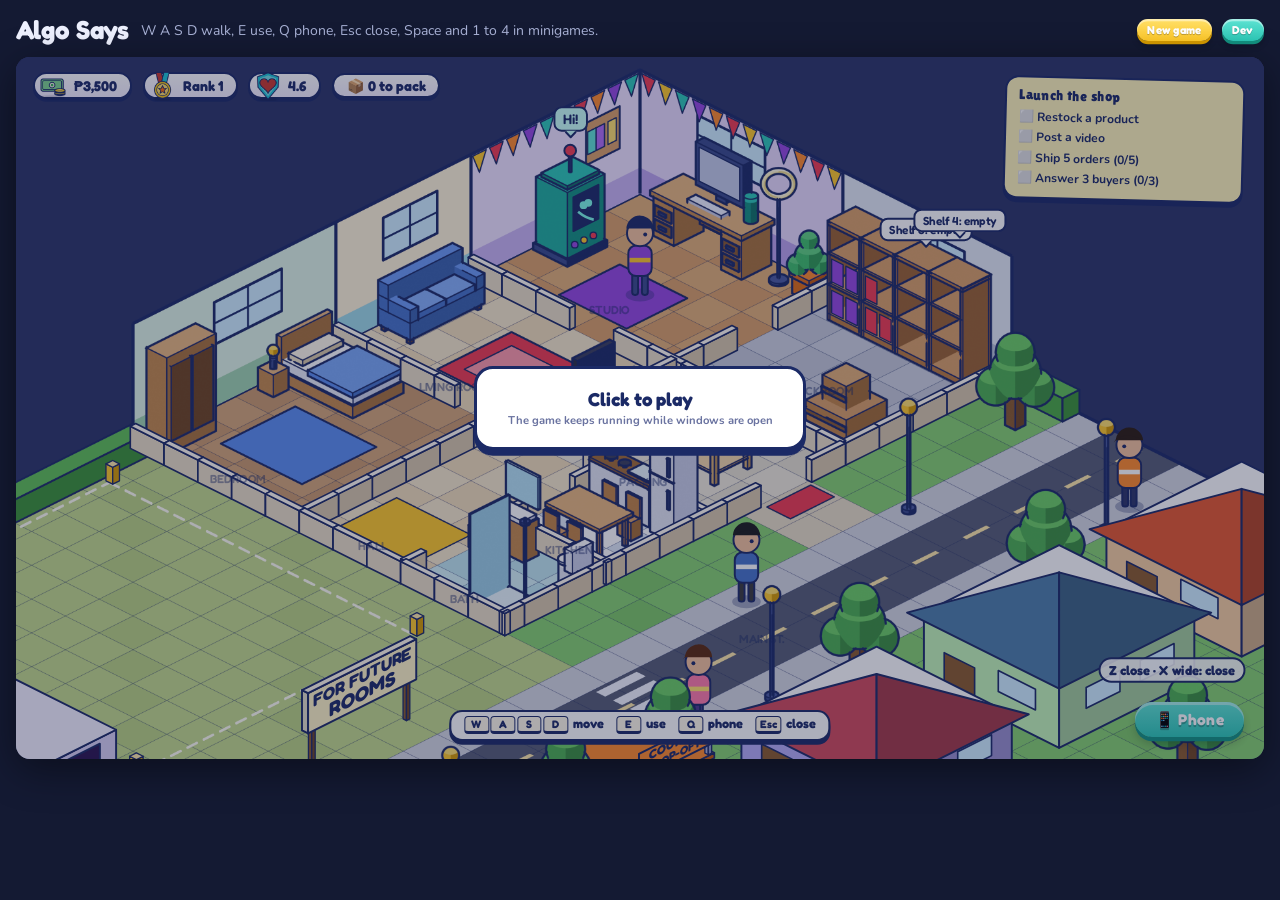
==== commit e69a969a: "Prototype refinement: PC overlay and browser sites, mall and bigger map, house rooms, shelves and st" ====
--- a/index.html
+++ b/index.html
@@ -6,14 +6,15 @@
 <title>Algo Says</title>
 <link rel="preconnect" href="https://fonts.googleapis.com">
 <link rel="preconnect" href="https://fonts.gstatic.com" crossorigin>
-<link rel="stylesheet" href="https://fonts.googleapis.com/css2?family=Fredoka:wght@500;600;700&family=Nunito:wght@600;700;800&display=swap">
+<link rel="stylesheet" href="https://fonts.googleapis.com/css2?family=Fredoka:wght@500;600;700&family=Lilita+One&family=Nunito:wght@600;700;800&display=swap">
 <link rel="stylesheet" href="css/style.css">
+<link rel="stylesheet" href="css/pc.css">
 </head>
 <body>
 <div class="page">
   <header class="bar">
     <h1>Algo Says</h1>
-    <span class="controls">W A S D walk, E use, Q phone, Esc close. Prototype stage 4.</span>
+    <span class="controls">W A S D walk, E use, Q phone, Esc close, Space and 1 to 4 in minigames.</span>
     <nav class="menu keepactive" aria-label="Game menu">
       <button class="cap y sm" type="button" data-act="menu-new">New game</button>
       <button class="cap t sm" type="button" data-act="dev-toggle" id="devBtn" aria-expanded="false" aria-controls="dev">Dev</button>
@@ -33,12 +34,6 @@
 
     <!-- PC DESKTOP (built by js/pc/desktop.js) -->
     <div class="ov desk" id="w-desktop" hidden></div>
-
-    <!-- SARI-SARI STORE -->
-    <div class="ov" id="w-sarisari" hidden><div class="win" style="inset:14% 24% 14%">
-      <div class="wbar t">🏪 Sari-sari store <small>Quick stock, higher price</small><span class="sp"></span><button class="x" data-act="close" type="button" aria-label="Close">✕</button></div>
-      <div class="wbody" id="sarisari" style="align-content:start"></div>
-    </div></div>
 
     <!-- PHONE -->
     <div class="ov" id="w-phone" hidden style="background:rgba(20,26,60,.4)">
@@ -74,9 +69,10 @@
   <small>F1 toggles this panel.</small>
   <button class="cap t sm" type="button" data-act="dev-cash">Add ₱1,000</button>
   <button class="cap t sm" type="button" data-act="dev-orders">Spawn an order for each product</button>
-  <button class="cap t sm" type="button" data-act="dev-stock">Set all stock to 10</button>
+  <button class="cap t sm" type="button" data-act="dev-stock">Fill every shelf, 10 of each in storage</button>
+  <button class="cap t sm" type="button" data-act="dev-gear">Own all equipment</button>
   <button class="cap t sm" type="button" data-act="dev-skip">Skip 10 s of game time</button>
-  <button class="cap t sm" type="button" data-act="dev-finish">Finish the running post now</button>
+  <button class="cap t sm" type="button" data-act="dev-finish">Finish all running posts now</button>
   <button class="cap y sm" type="button" data-act="dev-zones" aria-pressed="false">Show walk zones and solids</button>
   <button class="cap y sm" type="button" data-act="dev-fps" aria-pressed="false">Show FPS</button>
   <div class="fps" id="devFps" aria-live="off"></div>
--- a/css/style.css
+++ b/css/style.css
@@ -251,3 +251,67 @@
 .se-opts{display:grid;gap:1em}
 .se-row{display:grid;gap:.4em}
 .se-row>div{display:flex;gap:.4em}
+
+/* ---------- reference look (group mockup): dark purple, gold, Lilita One titles ---------- */
+:root{--gold:#ffd34e;--goldD:#c4530c;--plum:#2a1650;--plum2:#1d0e3a;--title:"Lilita One","Fredoka",system-ui,sans-serif}
+.note h3,.wbar,.confirm h2{font-family:var(--title);font-weight:400;letter-spacing:.03em}
+.hud .pill{background:linear-gradient(#ffffff,#f3eeff);box-shadow:0 .2em 0 var(--navy),inset 0 .15em 0 #fff}
+.pill.miss{background:#fff1f3;color:var(--redD)}
+.pill.miss.hot{background:linear-gradient(#ff8a9a,#ef3b4f);color:#fff;animation:mp 1.4s ease-in-out infinite}
+@keyframes mp{50%{transform:scale(1.04)}}
+/* place windows (mall, warehouse) */
+.win.place{inset:9% 20% 9%;background:linear-gradient(180deg,#3a2070,var(--plum));border:.35em solid var(--gold);border-radius:1.6em;box-shadow:0 0 0 .25em #12082b,0 1.5em 3em #000a;color:#fff;animation:mpop .22s}
+@keyframes mpop{from{transform:scale(.94)}}
+.win.place .wbar{background:none;border:0;padding:.9em 1.2em .2em}
+.win.place .wt{display:inline-block;background:linear-gradient(#feC913,#fd6b09);border:.18em solid #fff;border-radius:999px;padding:.15em 1em;box-shadow:0 .3em 0 #0006;text-shadow:0 .12em 0 #0008;transform:rotate(-1.5deg);font-size:1.15em}
+.win.place.t-mall .wt{background:linear-gradient(#a06bff,#5b2aa8)}
+.win.place.t-ware .wt{background:linear-gradient(#ffb347,#c25a08)}
+.win.place small{color:#cdb8ff}
+.win.place .wbody{align-content:start;overflow:auto}
+.win.place .lbl{color:#cdb8ff}
+.win.place .tabs{display:flex;gap:.5em}
+.prow{display:grid;grid-template-columns:3em 1fr auto;gap:.8em;align-items:center;padding:.55em .9em;background:linear-gradient(160deg,#4a2a8c,#3a2070);border-color:#ffd34e88;box-shadow:0 .25em 0 #0006,inset 0 .12em 0 #fff2;color:#fff}
+.prow img{width:3em}.prow b{font-family:var(--display)}.prow .sub{font-size:.85em;font-weight:700;color:#cdb8ff}
+.prow .gi{font-size:2.2em;text-align:center}.prow .owned{font:700 .9em var(--display);color:#3ddc84}
+/* ---------- minigames (edit, live) ---------- */
+.mini{position:absolute;inset:0;z-index:80;display:flex;align-items:center;justify-content:center;background:rgba(10,4,28,.62)}
+.mini-card{width:72%;background:linear-gradient(180deg,#34195f,var(--plum2));border:.35em solid var(--gold);border-radius:1.6em;box-shadow:0 0 0 .25em #12082b,0 1.5em 3em #000a;color:#fff;padding:1.2em 1.4em;display:grid;gap:.9em}
+.mini-head{display:flex;align-items:center;gap:1em;flex-wrap:wrap}
+.mini-pill{display:inline-block;background:linear-gradient(#feC913,#fd6b09);border:.18em solid #fff;border-radius:999px;padding:.15em 1em;font:400 1.4em var(--title);text-shadow:0 .12em 0 #0008;transform:rotate(-1.5deg);box-shadow:0 .3em 0 #0006}
+.mini-pill.fb{background:linear-gradient(#5fe3d3,#139180)}
+.mini-sub{font-weight:700;color:#cdb8ff}
+.mini-foot{font-weight:700;color:#cdb8ff;font-size:.95em}
+.mini.shake .mini-card{animation:shk .18s}
+@keyframes shk{25%{transform:translateX(-.4em)}75%{transform:translateX(.4em)}}
+.mini.done .mini-card{border-color:#3ddc84}
+.ed-track{position:relative;height:7em;background:#0b0620;border-radius:1em;overflow:hidden;cursor:pointer;border:.15em solid #ffffff22}
+.ed-strip{position:absolute;left:30%;top:1em;bottom:1em;will-change:transform}
+.ed-seg{position:absolute;top:0;bottom:0;border-radius:.6em;border:.15em solid var(--navy);color:var(--navy);font:700 .95em var(--display);display:flex;align-items:center;justify-content:center;text-align:center;padding:0 .3em;box-shadow:inset 0 .3em 0 #fff6}
+.ed-mark{position:absolute;top:-.6em;width:1.1em;height:1.1em;margin-left:-.55em;background:#fff;border:.15em solid var(--navy);transform:rotate(45deg)}
+.ed-mark.hit{background:#3ddc84}.ed-mark.miss{background:#ef3b4f;opacity:.6}
+.ed-line{position:absolute;left:30%;top:0;bottom:0;width:.35em;margin-left:-.17em;background:var(--gold);box-shadow:0 0 1em var(--gold)}
+.ed-info{display:flex;align-items:center;gap:1em}
+.ed-bar{flex:1;height:1.1em;background:#0006;border-radius:1em;overflow:hidden}
+.ed-bar i{display:block;height:100%;width:0;background:linear-gradient(90deg,#1ae5d5,#7c5cff)}
+.ed-pct{font:400 1.4em var(--title);min-width:3em}
+.ed-combo{font:700 1em var(--display);color:var(--gold);min-width:9em}
+.lv{width:78%}
+.lv-view,.lv-time{font:400 1.3em var(--title)}.lv-time{margin-left:auto;color:var(--gold)}
+.lv-hype{display:flex;align-items:center;gap:.8em;font-weight:800;color:#cdb8ff}
+.lv-hbar{flex:1;height:1em;background:#0006;border-radius:1em;overflow:hidden}.lv-hbar i{display:block;height:100%;width:60%;transition:width .2s}
+.lv-stage{display:grid;gap:.6em;height:24em}
+.lv-lane{position:relative;background:linear-gradient(#123a6e,#0b1a3a);border:.15em solid #7cc0ff55;border-radius:1em;overflow:hidden;cursor:pointer}
+.lv-lane.tap{background:linear-gradient(#1b5aa8,#0b1a3a)}
+.lv-lane.out{opacity:.45}
+.lv-notes{position:absolute;inset:0 0 4.2em}
+.lv-line{position:absolute;left:0;right:0;bottom:calc(4.2em + 12%);height:.3em;background:var(--gold);box-shadow:0 0 .8em var(--gold)}
+.lv-foot{position:absolute;left:0;right:0;bottom:0;height:4.2em;display:flex;align-items:center;gap:.4em;padding:0 .6em;background:#0008;font-weight:800}
+.lv-foot img{width:2.4em}.lv-foot b{font-family:var(--display)}.lv-foot .lv-stock{margin-left:auto;color:#cdb8ff;font-size:.85em}
+.lv-note{position:absolute;left:6%;right:6%;top:0;display:flex;gap:.4em;align-items:center;background:#fff;color:var(--navy);border:.15em solid var(--navy);border-radius:.8em;padding:.25em .5em;font-size:.85em;font-weight:700;line-height:1.15;box-shadow:0 .2em 0 #0006}
+.lv-note b{display:block;font-family:var(--display)}.lv-note small{display:block;color:var(--mute);font-size:.8em}
+.lv-note .av{flex:none;width:1.8em;height:1.8em;border-radius:50%;display:grid;place-items:center;font:700 .9em var(--display);border:.12em solid var(--navy)}
+.lv-note .av.q{background:#d8dbe8;color:#8a90a8}
+.lv-note.joy{background:#f1f1f6}
+.lv-note.cf{background:#3ddc84;transform:scale(1.08);transition:.2s}
+.lv-note.cfjoy{background:#ffd34e;transition:.2s}
+.lv-note.gone{opacity:.25;transition:.3s}
--- a/css/pc.css
+++ b/css/pc.css
@@ -0,0 +1,297 @@
+/* PC look (js/pc): dark purple chrome, gold accents, rotated title pills, glossy gold buttons.
+   Loaded after style.css. Everything is scoped under .desk so the rest of the game is not touched. */
+
+/* ---------- tokens ---------- */
+.desk{--lil:"Lilita One","Fredoka",system-ui,sans-serif;--chrome1:#2a1650;--chrome2:#1d0e3a;--chromeD:#0d0620;--gold:#ffd34e;--gold2:#feC913;
+ --navy:#2a1650;--ink:#2a1650;--cream:#fbf8ff;--mute:#6b5f8d;--sky:#ece3ff;--yellow:#ffd34e;--yellowD:#d49a00;
+ color:#2a1650;isolation:isolate;background:rgba(14,6,34,.52)}
+.desk.full{background:#1d0e3a}
+.desk h1,.desk h2,.desk h3{font-family:var(--lil);font-weight:400;letter-spacing:.02em}
+.desk ::-webkit-scrollbar{width:.8em;height:.8em}
+.desk ::-webkit-scrollbar-thumb{background:#b9a4ee;border-radius:1em;border:.18em solid transparent;background-clip:padding-box}
+.desk *{scrollbar-color:#b9a4ee transparent}
+
+/* ---------- monitor ---------- */
+.desk .dk-mon{position:absolute;left:7%;right:7%;top:3%;bottom:9%;box-sizing:border-box;padding:.9em .9em 1.8em;border-radius:1.5em;
+ background:linear-gradient(160deg,#40277a,#1d0e3a 62%,#140a2b);box-shadow:0 0 0 .18em #0d0620,0 1.4em 2.6em rgba(0,0,0,.6),inset 0 .15em 0 rgba(255,255,255,.22),inset 0 -.2em 0 rgba(0,0,0,.35)}
+.desk .dk-mon::before{content:"";position:absolute;left:50%;bottom:-1.9em;width:7em;height:2.2em;transform:translateX(-50%);background:linear-gradient(90deg,#140a2b,#40277a 50%,#140a2b);z-index:-1}
+.desk .dk-mon::after{content:"";position:absolute;left:50%;bottom:-2.8em;width:17em;height:1em;transform:translateX(-50%);border-radius:.6em;background:linear-gradient(#40277a,#140a2b);box-shadow:0 .5em 1em rgba(0,0,0,.5);z-index:-1}
+.desk .dk-led{position:absolute;left:50%;bottom:.55em;width:.7em;height:.7em;margin-left:-.35em;border-radius:50%;background:var(--gold);box-shadow:0 0 .6em var(--gold)}
+.desk .dk-screen{position:relative;width:100%;height:100%;overflow:hidden;border-radius:.7em;font-size:.92em;background:#2a1650;box-shadow:inset 0 0 0 .15em #0d0620,inset 0 0 2.4em rgba(0,0,0,.45)}
+.desk.full .dk-mon{inset:0;padding:0;border-radius:0;background:none;box-shadow:none}
+.desk.full .dk-mon::before,.desk.full .dk-mon::after,.desk.full .dk-led{display:none}
+.desk.full .dk-screen{border-radius:0;font-size:1em;box-shadow:none}
+.frame.pc-open:not(.pcfull) .toasts{left:auto;right:8%;bottom:14%;width:22%}
+
+/* ---------- wallpaper and icons ---------- */
+.desk .dk-wall{background:radial-gradient(circle at 86% 12%,rgba(255,211,78,.32),transparent 36%),radial-gradient(circle at 8% 92%,rgba(176,108,245,.5),transparent 46%),radial-gradient(rgba(255,255,255,.1) .12em,transparent .13em) 0 0/2em 2em,linear-gradient(135deg,#3b1d78,#5a2ca8 55%,#7a45cf)}
+.desk .dk-grid{position:absolute;left:.7em;top:.7em;right:.7em;bottom:4.4em}
+.desk .dk-ico{all:unset;position:absolute;box-sizing:border-box;width:6.6em;display:grid;justify-items:center;gap:.25em;padding:.3em 0;border-radius:.8em;cursor:pointer;touch-action:none}
+.desk .dk-ico:hover{background:rgba(255,255,255,.18)}
+.desk .dk-ico:focus-visible{outline:.2em solid var(--gold);outline-offset:.05em}
+.desk .dk-ico.drag{z-index:5;opacity:.85;cursor:grabbing;background:rgba(255,255,255,.22)}
+.desk .dk-ico .lb{font:700 .82em/1.15 var(--display);color:#fff;text-align:center;text-shadow:0 .1em .15em rgba(13,6,32,.95)}
+.desk .tile{position:relative;display:grid;place-items:center;width:2.1em;height:2.1em;border-radius:.55em;border:.09em solid #1d0e3a;font-size:1.95em;line-height:1;
+ background:linear-gradient(var(--c1),var(--c2));box-shadow:0 .12em 0 #0d0620,inset 0 .1em 0 rgba(255,255,255,.5)}
+.desk .tile .lk{position:absolute;right:-.3em;bottom:-.3em;font-size:.4em;font-style:normal;background:#fff;border:.2em solid #1d0e3a;border-radius:50%;padding:.1em;line-height:1}
+
+/* ---------- taskbar ---------- */
+.desk .dk-bar{height:3.6em;gap:.7em;background:linear-gradient(#2d1856,#1d0e3a);border-top:.2em solid var(--gold2);box-shadow:0 -.3em .9em rgba(0,0,0,.35)}
+.desk .dk-startbtn{font-size:1.02em;padding:.3em 1.1em}
+.desk .dk-task{background:rgba(255,255,255,.12);border:.1em solid rgba(255,255,255,.18);font-family:var(--display)}
+.desk .dk-task.on{background:linear-gradient(#ffe27a,#ffb020 55%,#ff8a00);border-color:#a85a00;color:#3a1d00;box-shadow:inset 0 .12em 0 rgba(255,255,255,.5)}
+.desk .dk-tray .chip{background:rgba(255,255,255,.12);color:#fff;border-color:rgba(255,255,255,.35)}
+.desk .dk-tray .chip:hover{background:rgba(255,255,255,.22)}
+.desk .dk-cash{background:rgba(255,211,78,.16);color:var(--gold)}
+.desk .dk-pw{all:unset;cursor:pointer;width:1.8em;height:1.8em;border-radius:50%;text-align:center;font-size:.95em;line-height:1.8em;background:rgba(255,255,255,.12);color:#fff}
+.desk .dk-pw:hover{background:var(--red)}
+.desk .dk-pw:focus-visible{outline:.15em solid var(--gold)}
+
+/* ---------- Start launcher ---------- */
+.desk .smenu{position:absolute;left:.6em;bottom:3.9em;z-index:60;width:min(37em,94%);height:min(25em,calc(100% - 5em));display:grid;grid-template-columns:9.6em minmax(0,1fr);grid-template-rows:minmax(0,1fr) auto;
+ border:.22em solid #0d0620;border-radius:1em;background:linear-gradient(#2d1856,#1d0e3a);box-shadow:0 .3em 0 #0d0620,0 1em 2em rgba(0,0,0,.5),inset 0 .12em 0 rgba(255,255,255,.15);overflow:hidden;animation:pcpop .2s cubic-bezier(.2,1.3,.4,1)}
+.desk .sm-cats{display:grid;align-content:start;gap:.3em;padding:.6em;background:rgba(0,0,0,.22)}
+.desk .sm-cat{all:unset;cursor:pointer;padding:.45em .7em;border-radius:.7em;font:400 1em var(--lil);color:#e8dcff;letter-spacing:.02em}
+.desk .sm-cat:hover{background:rgba(255,255,255,.12)}
+.desk .sm-cat.on{background:linear-gradient(#ffe27a,#ffb020 55%,#ff8a00);color:#3a1d00;box-shadow:inset 0 .12em 0 rgba(255,255,255,.5),0 .15em 0 #a85a00}
+.desk .sm-cat:focus-visible,.desk .sm-app:focus-visible{outline:.15em solid var(--gold)}
+.desk .sm-apps{display:grid;grid-template-columns:repeat(auto-fill,minmax(6.4em,1fr));gap:.4em;align-content:start;padding:.7em;overflow:auto}
+.desk .sm-app{all:unset;cursor:pointer;display:grid;justify-items:center;align-content:start;gap:.3em;padding:.45em .2em;border-radius:.8em;color:#fff;font:700 .85em/1.15 var(--display);text-align:center}
+.desk .sm-app:hover{background:rgba(255,255,255,.14)}
+.desk .sm-app .tile{font-size:1.7em}
+.desk .sm-foot{grid-column:1/3;display:flex;justify-content:space-between;gap:.6em;padding:.5em .7em .7em;background:rgba(0,0,0,.25);border-top:.12em solid rgba(255,255,255,.15)}
+
+/* ---------- windows ---------- */
+.desk .dw{background:var(--cream);color:var(--ink);border:.22em solid #1d0e3a;border-radius:1.1em;box-shadow:0 .3em 0 #0d0620,0 .8em 1.6em rgba(0,0,0,.35),inset 0 .12em 0 rgba(255,255,255,.4);animation:pcpop .24s cubic-bezier(.2,1.3,.4,1)}
+.desk .dw.top{box-shadow:0 .35em 0 #0d0620,0 1.4em 2.6em rgba(0,0,0,.5),inset 0 .12em 0 rgba(255,255,255,.4)}
+.desk .dw.max{left:0!important;top:0!important;width:100%!important;height:100%!important;border-radius:0;border-width:0 0 .2em}
+.desk .dw.max .dw-rs{display:none}
+.desk .dw .wbar{display:flex;align-items:center;gap:.5em;padding:.4em .6em .4em .75em;font-size:1em;background:linear-gradient(#2d1856,#1d0e3a);border-bottom:.18em solid #0d0620;color:#fff;
+ box-shadow:inset 0 .1em 0 rgba(255,255,255,.14);text-shadow:none}
+.desk .dw .wbar .sp{flex:1}
+.desk .dw .dw-ic{font-size:1.15em;line-height:1}
+.desk .dw .dw-pill{display:block;min-width:0;max-width:60%;transform:rotate(-1.5deg);border:.35em solid #fff;border-radius:999px;padding:.02em .85em;
+ background:linear-gradient(var(--c1),var(--c2));box-shadow:0 .15em .35em rgba(0,0,0,.4)}
+.desk .dw .dw-t{display:block;overflow:hidden;text-overflow:ellipsis;white-space:nowrap;font:400 .98em/1.2 var(--lil);letter-spacing:.03em;color:#fff;text-shadow:0 .1em 0 rgba(0,0,0,.35),0 0 .3em rgba(0,0,0,.25)}
+.desk .dw .dw-s{font:600 .75em var(--body);color:#cdbbf5;white-space:nowrap;overflow:hidden;text-overflow:ellipsis;min-width:0}
+.desk .dw .wbar .wb,.desk .dw .wbar .x{all:unset;cursor:pointer;box-sizing:border-box;width:1.55em;height:1.55em;border-radius:50%;text-align:center;font:700 .85em/1.4em var(--display);
+ background:linear-gradient(#ffe27a,#ffb020 55%,#ff8a00);color:#3a1d00;border:.12em solid #1d0e3a;box-shadow:0 .12em 0 #a85a00,inset 0 .1em 0 rgba(255,255,255,.55)}
+.desk .dw .wbar .x{background:linear-gradient(#ff8b99,#ef3b4f 55%,#c9223a);color:#fff;box-shadow:0 .12em 0 #7d0f21,inset 0 .1em 0 rgba(255,255,255,.45)}
+.desk .dw .wbar .wb:active,.desk .dw .wbar .x:active{transform:translateY(.1em)}
+.desk .dw .wbar .wb:focus-visible,.desk .dw .wbar .x:focus-visible{outline:.15em solid #fff;outline-offset:.1em}
+.desk .dw-rs{position:absolute;right:0;bottom:0;z-index:4;width:1.5em;height:1.5em;cursor:nwse-resize;touch-action:none;
+ background:linear-gradient(135deg,transparent 52%,rgba(42,22,80,.6) 52% 60%,transparent 60% 70%,rgba(42,22,80,.6) 70% 78%,transparent 78%)}
+@keyframes pcpop{0%{transform:scale(.86)}65%{transform:scale(1.025)}100%{transform:scale(1)}}
+
+/* ---------- buttons, chips, cards ---------- */
+.desk .cap{--c1:#ffe27a;--c2:#ffb020;--c3:#ff8a00;--cd:#a85a00;color:#3a1d00;font-family:var(--lil);font-weight:400;letter-spacing:.03em;
+ background:linear-gradient(var(--c1),var(--c2) 55%,var(--c3));box-shadow:inset 0 .18em 0 rgba(255,255,255,.55),0 .28em 0 var(--cd),0 .45em .6em rgba(0,0,0,.22);text-shadow:0 .08em 0 rgba(255,255,255,.45)}
+.desk .cap:active{transform:translateY(.2em);box-shadow:inset 0 .18em 0 rgba(255,255,255,.4),0 .08em 0 var(--cd),0 .15em .3em rgba(0,0,0,.2)}
+.desk .cap:focus-visible{outline:.2em solid #fff;outline-offset:.15em}
+.desk .cap.r{--c1:#ff8b99;--c2:#ef3b4f;--c3:#c9223a;--cd:#7d0f21;color:#fff;text-shadow:0 .1em 0 rgba(0,0,0,.35)}
+.desk .cap.o{--c1:#ffbf80;--c2:#ff8a2a;--c3:#e06500;--cd:#9a4300;color:#fff;text-shadow:0 .1em 0 rgba(0,0,0,.3)}
+.desk .cap.ac{--c1:color-mix(in srgb,var(--ac) 62%,#fff);--c2:var(--ac);--c3:var(--ac2,var(--ac));--cd:color-mix(in srgb,var(--ac2,var(--ac)) 65%,#000);color:#fff;text-shadow:0 .1em 0 rgba(0,0,0,.35)}
+.desk .cap[disabled]{filter:grayscale(1);opacity:.5}
+.desk .chip{border-color:#2a1650;background:#fff;color:#2a1650}
+.desk .chip.on,.desk .chip[aria-pressed=true]{background:linear-gradient(#ffe27a,#ffc928)}
+.desk .chip[disabled]{opacity:.4;cursor:not-allowed}
+.desk .card{background:linear-gradient(#fff,#f2ecff);border:.16em solid var(--navy);border-radius:1em;box-shadow:0 .25em 0 #2a1650,inset 0 .12em 0 rgba(255,255,255,.95)}
+.desk .lbl{color:#6b5f8d}
+.desk .stat b{font-family:var(--lil);font-weight:400;letter-spacing:.02em}
+.desk .pcard{box-shadow:0 .25em 0 #2a1650,inset 0 .1em 0 rgba(255,255,255,.8)}
+.desk .pcard[disabled]{opacity:.55;cursor:not-allowed}
+.desk .pcard>span{display:grid;gap:0}
+.desk .pcard span span{font-size:1em}
+.desk .pcard.on{background:linear-gradient(#fff8cc,#ffeb85)}
+.desk .slot,.desk .clip{box-shadow:0 .2em 0 #2a1650}
+.desk .lk-ic{font-size:3em;line-height:1}
+.desk .nt-body{background:#fff4b8}
+
+/* ---------- browser ---------- */
+.desk .br{display:grid;grid-template-rows:auto minmax(0,1fr);overflow:hidden;background:#fff}
+.br-top{background:linear-gradient(#ece3ff,#d9ccf7);border-bottom:.16em solid var(--navy);padding:.45em .6em 0;display:grid;gap:.4em}
+.br-tabs{display:flex;gap:.25em;align-items:flex-end;overflow-x:auto;scrollbar-width:none}
+.br-tab{display:inline-flex;align-items:stretch;flex:0 1 auto;min-width:0;max-width:12em;border:.14em solid var(--navy);border-bottom:0;border-top:.35em solid var(--tc);border-radius:.7em .7em 0 0;background:#cfc2f0}
+.br-tab.on{background:#fff;margin-bottom:-.16em;padding-bottom:.1em}
+.br-tabb{all:unset;cursor:pointer;padding:.3em .3em .3em .8em;font:700 .88em var(--display);white-space:nowrap;overflow:hidden;text-overflow:ellipsis;color:var(--ink)}
+.br-tabx{all:unset;cursor:pointer;padding:0 .6em 0 .2em;font:700 .7em/3 var(--display);opacity:.55;color:var(--ink)}
+.br-tabx:hover{opacity:1;color:var(--red)}
+.br-tabb:focus-visible,.br-tabx:focus-visible,.br-newtab:focus-visible{outline:.15em solid var(--purple);outline-offset:-.1em}
+.br-newtab{all:unset;cursor:pointer;align-self:center;width:1.8em;height:1.8em;border-radius:50%;text-align:center;font:700 1em/1.75em var(--display);color:var(--ink)}
+.br-newtab:hover{background:rgba(255,255,255,.7)}
+.br-bar{display:flex;gap:.4em;align-items:center;margin:0 0 .5em}
+.br-url{all:unset;flex:1;min-width:0;box-sizing:border-box;background:#fff;border:.14em solid var(--navy);border-radius:999px;padding:.25em .9em;font:700 .88em var(--body);color:var(--ink)}
+.br-url:focus{outline:.15em solid var(--gold2)}
+.br-url::placeholder{color:var(--mute);font-weight:600}
+.br-page{overflow:auto;min-height:0;background:#fff;container-type:inline-size}
+
+.br-site{min-height:100%;display:grid;grid-template-rows:auto 1fr;background:#fff;color:var(--ink)}
+.br-hd{display:flex;align-items:center;gap:.7em;flex-wrap:wrap;padding:.55em .9em;position:sticky;top:0;z-index:5}
+.br-hd nav{display:flex;gap:.3em;flex-wrap:wrap}
+.br-logo{font:400 1.45em/1 var(--lil);letter-spacing:.02em;margin-right:.4em}
+.br-nv{all:unset;cursor:pointer;padding:.3em 1em;border-radius:999px;font:700 .9em var(--display)}
+.br-nv:focus-visible{outline:.15em solid var(--gold2);outline-offset:.05em}
+.br-hd .chip{margin-left:auto}
+.br-bd{padding:1em;display:grid;gap:.9em;align-content:start;min-width:0}
+.br-sub{font-weight:700;font-size:.82em;color:var(--mute)}
+.br-stock{display:block;font-weight:700;font-size:.8em;color:var(--tealD)}
+.br-stock.none{color:var(--red)}
+.br-row{display:flex;gap:.6em;flex-wrap:wrap}
+.br-wrap{display:flex;gap:.4em;flex-wrap:wrap;align-items:center}
+
+/* TikTik: dark bar, purple accent */
+.br-tiktik{background:#faf7ff}
+.br-tiktik .br-hd{background:linear-gradient(#2b1655,#1c0e38);color:#fff;border-bottom:.2em solid var(--ac)}
+.br-tiktik .br-logo{text-shadow:0 .08em 0 var(--ac),0 0 .6em var(--ac)}
+.br-tiktik .br-nv{color:#d8c8ff}
+.br-tiktik .br-nv.on{background:var(--ac);color:#fff}
+.br-tiktik .br-nv:hover:not(.on){background:rgba(255,255,255,.12)}
+/* YouView: left rail, orange accent */
+.br-youview{grid-template-rows:none;grid-template-columns:10.5em minmax(0,1fr);background:#fffaf4}
+.br-youview .br-hd{flex-direction:column;align-items:stretch;align-content:start;flex-wrap:nowrap;align-self:start;height:100%;min-height:100%;background:#fff1e1;border-right:.16em solid var(--ac);gap:.5em}
+.br-youview .br-hd nav{flex-direction:column}
+.br-youview .br-logo{color:var(--ac2);font-size:1.5em}
+.br-youview .br-nv{border-radius:.7em;color:var(--ink)}
+.br-youview .br-nv.on{background:var(--ac);color:#fff}
+.br-youview .br-nv:hover:not(.on){background:rgba(255,138,42,.18)}
+.br-youview .br-hd .chip{margin-left:0;justify-self:start}
+/* FaceBazaar: teal bar */
+.br-facebazaar{background:#effcfa}
+.br-facebazaar .br-hd{background:linear-gradient(var(--ac),var(--ac2));color:#fff}
+.br-facebazaar .br-logo{text-shadow:0 .08em 0 rgba(0,0,0,.25)}
+.br-facebazaar .br-nv{background:rgba(255,255,255,.2);color:#fff}
+.br-facebazaar .br-nv.on{background:#fff;color:var(--ac2)}
+/* Bodega Supply: kraft paper */
+.br-supplier{background:#fbf6ea}
+.br-supplier .br-hd{background:#eadfc3;color:#4f4432;border-bottom:.2em dashed #7a6a4f}
+.br-supplier .br-logo{font:700 .95em var(--display);letter-spacing:.14em;text-transform:uppercase;border:.15em solid #4f4432;padding:.2em .6em;border-radius:.3em;transform:rotate(-1.5deg)}
+.br-supplier .br-nv{background:#4f4432;color:#fbf6ea}
+/* Tool Shop: slate */
+.br-toolshop{background:#f1f4fa}
+.br-toolshop .br-hd{background:linear-gradient(#41567a,#2f3f5c);color:#fff;border-bottom:.2em solid #9db3d3}
+.br-toolshop .br-logo{font-family:var(--display);font-weight:700;letter-spacing:.04em}
+.br-toolshop .br-nv{background:rgba(255,255,255,.18);color:#fff}
+@container (max-width:34em){
+ .br-youview{grid-template-columns:1fr;grid-template-rows:auto 1fr}
+ .br-youview .br-hd{flex-direction:row;flex-wrap:wrap;height:auto;min-height:0;border-right:0;border-bottom:.16em solid var(--ac)}
+ .br-youview .br-hd nav{flex-direction:row}
+}
+
+/* feeds (generated cards) */
+.desk .fd-tt{grid-template-columns:repeat(auto-fill,minmax(9em,1fr))}
+.desk .fd-fb{grid-template-columns:repeat(auto-fill,minmax(15em,1fr))}
+.desk .fd-row{grid-template-columns:minmax(9em,32%) 1fr}
+.desk .fd-yv{--ac:#ff8a2a}.desk .fd-tt{--ac:#9446e0}.desk .fd-fb{--ac:#2cc8b6}
+.desk .fd-row b{font-family:var(--display)}
+
+/* create and upload forms */
+.br-create{display:grid;grid-template-columns:repeat(auto-fit,minmax(15em,1fr));gap:1em;align-items:start}
+.br-col{display:grid;gap:.5em;align-content:start;min-width:0}
+.br-slots{display:grid;grid-template-columns:repeat(3,minmax(0,1fr));gap:.6em}
+.br-slots .slot img{height:auto;aspect-ratio:1}
+.br-coverrow{display:grid;grid-template-columns:minmax(0,8.5em) 1fr;gap:.7em;align-items:start}
+.br-opts{display:grid;gap:.3em;align-content:start}
+.br-in{all:unset;display:block;box-sizing:border-box;width:100%;background:#fff;border:.16em solid var(--navy);border-radius:.8em;padding:.5em .7em;font:700 .95em var(--body);color:var(--ink)}
+.br-in:focus,.desk textarea.cap-in:focus{outline:.15em solid var(--ac,var(--purple))}
+.br-segs{display:grid;gap:.4em}
+.br-seg{all:unset;cursor:pointer;box-sizing:border-box;display:grid;grid-template-columns:1.8em 1fr;gap:.5em;align-items:center;padding:.4em .6em;border:.16em solid var(--navy);border-radius:.8em;background:#fff;box-shadow:0 .2em 0 var(--navy)}
+.br-seg.on{background:linear-gradient(#fff8cc,#ffeb85)}
+.br-seg:focus-visible{outline:.15em solid var(--ac)}
+.br-seg .no{width:1.6em;height:1.6em;border:.14em solid var(--navy);border-radius:50%;display:grid;place-items:center;font:700 .85em var(--display);background:#fff}
+.br-seg b{font-family:var(--display);display:block}
+.br-seg small{display:block;font-weight:700;color:var(--mute);font-size:.8em;line-height:1.3}
+.br-actions{display:flex;justify-content:space-between;align-items:center;gap:1em;flex-wrap:wrap;position:sticky;bottom:0;z-index:3;padding:.5em .8em;border:.14em solid var(--navy);border-radius:1em;background:rgba(255,255,255,.95);box-shadow:0 .2em 0 var(--navy)}
+.br-warn{padding:.7em 1em;background:linear-gradient(#fff8cc,#ffeb85);display:grid;gap:.4em}
+.br-warn p{margin:0;font-weight:700}
+.br-closed,.br-empty{padding:1.5em;display:grid;justify-items:center;text-align:center;gap:.5em}
+.br-closed h2,.br-empty h2{margin:0;font-size:1.4em}
+.br-closed p,.br-empty p{margin:0;font-weight:700;color:var(--mute);max-width:26em}
+.br-prodgrid{display:grid;grid-template-columns:repeat(auto-fill,minmax(14em,1fr));gap:.6em}
+.br-livepage{display:grid;gap:.8em}
+.br-lastlive{display:grid;gap:.5em}
+
+/* covers and thumbnails */
+.br-cover{position:relative;aspect-ratio:9/16;overflow:hidden;border-radius:1.2em;max-width:11em;background:url(../img/mg_thumb_bg_sunny.png) center/cover}
+.br-cover.small{max-width:none}
+.br-cover .pimg{position:absolute;left:14%;top:31%;width:72%}
+.br-cover .face{position:absolute;right:4%;bottom:4%;width:42%;border-radius:50%}
+.br-cover .ptag{position:absolute;left:6%;top:5%;width:88%}
+.br-cover .qtag{position:absolute;left:6%;right:6%;top:7%;background:#fff;border:.14em solid var(--navy);border-radius:.6em;text-align:center;font:700 .9em var(--display)}
+.br-stk{position:absolute;left:4%;bottom:5%;background:var(--red);color:#fff;border:.14em solid var(--navy);border-radius:.5em;padding:0 .4em;font:700 .85em var(--display);transform:rotate(-8deg)}
+.br-capt{position:absolute;left:0;right:0;bottom:0;padding:.6em;background:linear-gradient(transparent,rgba(27,14,58,.9));color:#fff;font-weight:800;font-size:.85em}
+.br-thumb{position:relative;aspect-ratio:16/9;overflow:hidden;border-radius:.9em;background:linear-gradient(135deg,#ffe9d2,#ffb677)}
+.br-thumb .pimg{position:absolute;right:8%;top:10%;height:80%}
+.br-ttl{position:absolute;left:5%;top:8%;width:54%;font:700 .95em/1.15 var(--display);color:var(--ink);overflow-wrap:anywhere}
+.br-thumb.bold{background:linear-gradient(135deg,#ffe14d,#ff5b7a)}
+.br-thumb.bold .br-ttl{font:400 1.35em/1 var(--lil);color:#fff;text-transform:uppercase;text-shadow:.06em .06em 0 #1d0e3a;-webkit-text-stroke:.03em #1d0e3a}
+
+/* results */
+.br-res{display:grid;gap:.8em}
+.br-statrow{display:grid;grid-template-columns:repeat(auto-fit,minmax(7em,1fr));gap:.6em}
+.br-resgrid{display:grid;grid-template-columns:repeat(auto-fit,minmax(13em,1fr));gap:.8em;align-items:start}
+.br-charts{display:grid;gap:.8em}
+.br-chart{padding:.6em 1em;display:grid;gap:.3em}
+.br-chart svg{width:100%;height:5.5em}
+.br-chd{display:flex;justify-content:space-between;align-items:center}
+.br-live{font:400 .95em var(--lil)}
+.br-note{font:700 .85em var(--display);color:var(--red)}
+.br-cmts,.br-facts{padding:.6em .8em;display:grid;gap:.45em;align-content:start}
+.br-spark{width:100%;height:3em}
+.br-mine{display:grid;grid-template-columns:minmax(11em,15em) minmax(0,1fr);gap:1em;align-items:start}
+.br-plist{display:grid;gap:.5em;align-content:start}
+.br-prow{all:unset;cursor:pointer;box-sizing:border-box;display:grid;grid-template-columns:2.2em minmax(0,1fr);gap:.5em;align-items:center;padding:.35em .5em;border:.14em solid var(--navy);border-radius:.8em;background:#fff;box-shadow:0 .2em 0 var(--navy)}
+.br-prow.on{background:linear-gradient(#fff8cc,#ffeb85)}
+.br-prow:focus-visible{outline:.15em solid var(--ac)}
+.br-prow img{width:2.2em}
+.br-prow b{font-family:var(--display);display:block;overflow:hidden;text-overflow:ellipsis;white-space:nowrap}
+.br-prow small{display:block;font-weight:700;color:var(--mute);font-size:.78em}
+.br-ph{font:400 1.25em var(--lil);margin-bottom:.5em}
+.br-pdet{min-width:0}
+@container (max-width:40em){.br-mine{grid-template-columns:1fr}}
+
+/* supplier and tool shop */
+.br-sup{display:grid;grid-template-columns:3em minmax(0,1fr) auto auto;gap:.8em;align-items:center;padding:.5em .8em}
+.br-sup img{width:3em}
+.br-sup b{font-family:var(--display)}
+.br-note2{padding:.6em .8em;font-weight:700;display:grid;gap:.2em}
+@container (max-width:44em){.br-sup{grid-template-columns:3em minmax(0,1fr)}.br-sup .cap{grid-column:2;justify-self:start}}
+.br-geargrid{display:grid;grid-template-columns:repeat(auto-fill,minmax(15em,1fr));gap:.8em}
+.br-gear{display:grid;grid-template-columns:2.6em minmax(0,1fr);gap:.4em .7em;padding:.7em;align-content:start}
+.br-gear .gi{font-size:2em;line-height:1.1;grid-row:span 2}
+.br-gear b{font-family:var(--display)}
+.br-gear p{margin:.1em 0 0;font-weight:700;font-size:.85em;color:var(--mute)}
+.br-gear .cap,.br-gear .br-owned,.br-gear small{grid-column:2;justify-self:start}
+.br-gear.own{background:linear-gradient(#f4fff8,#dcf6e6)}
+.br-owned{font:400 1em var(--lil);color:var(--tealD)}
+.br-new{display:grid;justify-items:center;gap:.6em;padding:2em 1em;text-align:center}
+.br-new h2{margin:0;font-size:1.6em}
+.br-new p{margin:0}
+.br-tiles{display:grid;grid-template-columns:repeat(auto-fit,minmax(9em,11em));gap:.8em;justify-content:center}
+.desk .br-tile{cursor:pointer;display:grid;justify-items:center;gap:.2em;padding:.8em .5em;font:inherit;color:inherit;text-align:center;border-top:.4em solid var(--ac)}
+.desk .br-tile:hover{background:linear-gradient(#fff,#e7dcff)}
+.desk .br-tile:focus-visible{outline:.15em solid var(--ac);outline-offset:.1em}
+.br-tile .ti{width:2.4em;height:2.4em;border-radius:.6em;display:grid;place-items:center;font-size:1.6em;border:.09em solid #1d0e3a;box-shadow:0 .1em 0 #0d0620,inset 0 .1em 0 rgba(255,255,255,.5)}
+.br-tile b{font-family:var(--display)}
+.br-tile small{font-weight:700;color:var(--mute);font-size:.75em}
+
+/* stats and shop books */
+.desk .st-app{grid-template-columns:repeat(auto-fit,minmax(26em,1fr));overflow:auto}
+.desk .st-list{display:grid;grid-template-rows:auto auto minmax(0,1fr);min-height:0;overflow:hidden}
+.st-filter{display:flex;gap:.4em;flex-wrap:wrap;padding:.5em .8em}
+.st-scroll{overflow:auto}
+.st-empty{padding:1em;color:var(--mute);font-weight:700}
+.st-side{overflow:auto;min-height:0;display:grid;align-content:start;gap:.6em}
+.st-cmp{display:grid;gap:.7em}
+.st-title{font:400 1.15em var(--lil)}
+.st-dot{display:inline-block;width:.7em;height:.7em;border-radius:50%;margin-right:.35em}
+.st-pi{width:1.6em;vertical-align:middle}
+.st-first{overflow:hidden;text-overflow:ellipsis;white-space:nowrap}
+.desk .st-row{grid-template-columns:1.6em 2.2em minmax(0,1fr) minmax(0,1.3fr) minmax(0,.8fr) minmax(0,.7fr) minmax(0,.7fr) minmax(0,1.3fr)}
+.desk .st-row.on{background:#fff4b8}
+.bk-side{display:grid;gap:1em;align-content:start;overflow:auto;min-height:0}
+.bk-missed{padding:.6em .8em;display:grid;gap:.25em;align-content:start}
+.bk-miss{display:grid;grid-template-columns:minmax(0,1.3fr) repeat(4,minmax(0,.8fr)) minmax(0,.5fr);gap:.3em;font-weight:700;font-size:.82em;align-items:center}
+.desk .bk-miss span:nth-child(n+2),.desk .bk-miss b{text-align:right}
+.desk .bk-miss.last{grid-template-columns:5.5em minmax(0,1fr) minmax(0,1fr)}
+.desk .bk-miss.last span:nth-child(n+2){text-align:left}
+.bk-note{font-size:.8em;font-weight:700;color:var(--mute)}
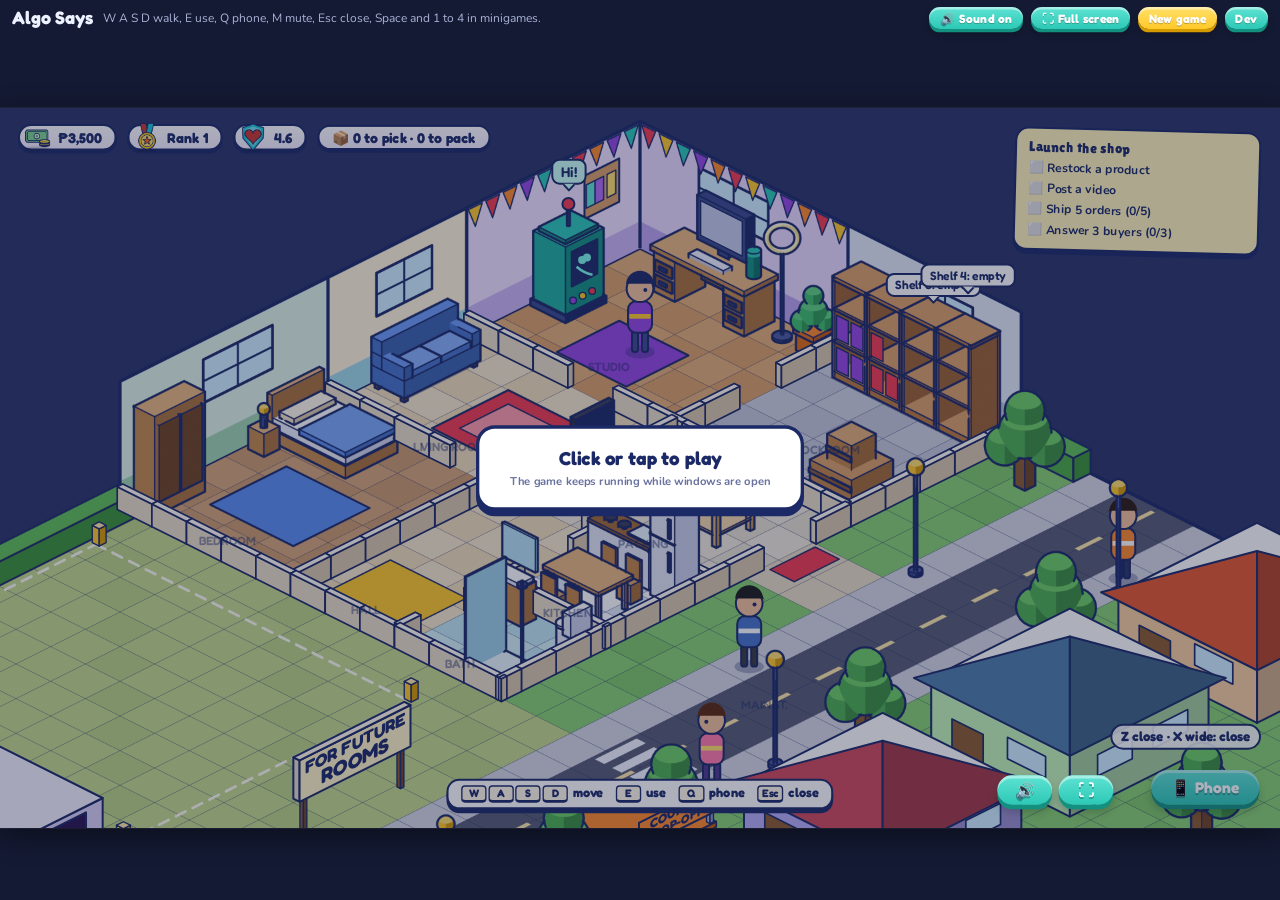
==== commit 700cdf80: "Prototype: trends, virtual rivals, Seller Hub leaderboard, hand-picked mixed shelves, Mr. Algo hints" ====
--- a/index.html
+++ b/index.html
@@ -2,26 +2,29 @@
 <html lang="en">
 <head>
 <meta charset="utf-8">
-<meta name="viewport" content="width=device-width, initial-scale=1">
+<meta name="viewport" content="width=device-width, initial-scale=1, viewport-fit=cover">
 <title>Algo Says</title>
 <link rel="preconnect" href="https://fonts.googleapis.com">
 <link rel="preconnect" href="https://fonts.gstatic.com" crossorigin>
 <link rel="stylesheet" href="https://fonts.googleapis.com/css2?family=Fredoka:wght@500;600;700&family=Lilita+One&family=Nunito:wght@600;700;800&display=swap">
 <link rel="stylesheet" href="css/style.css">
 <link rel="stylesheet" href="css/pc.css">
+<link rel="stylesheet" href="css/game.css">
 </head>
 <body>
 <div class="page">
   <header class="bar">
     <h1>Algo Says</h1>
-    <span class="controls">W A S D walk, E use, Q phone, Esc close, Space and 1 to 4 in minigames.</span>
+    <span class="controls">W A S D walk, E use, Q phone, M mute, Esc close, Space and 1 to 4 in minigames.</span>
     <nav class="menu keepactive" aria-label="Game menu">
+      <button class="cap t sm" type="button" data-act="snd-mute" id="hdrSnd" aria-pressed="false">🔊 Sound on</button>
+      <button class="cap t sm" type="button" data-act="fs-toggle" data-fs-label="long" aria-pressed="false">⛶ Full screen</button>
       <button class="cap y sm" type="button" data-act="menu-new">New game</button>
       <button class="cap t sm" type="button" data-act="dev-toggle" id="devBtn" aria-expanded="false" aria-controls="dev">Dev</button>
     </nav>
   </header>
 
-  <div class="stage"><div class="frame" id="frame">
+  <div class="stage" id="stage"><div class="frame" id="frame">
     <canvas id="iso" tabindex="0" aria-label="Isometric house and street. W A S D to walk, E to use, Q for the phone."></canvas>
 
     <div class="hud" id="hud"></div>
@@ -30,7 +33,27 @@
     <div class="card hint"><span><kbd class="k">W</kbd><kbd class="k">A</kbd><kbd class="k">S</kbd><kbd class="k">D</kbd> move</span><span><kbd class="k">E</kbd> use</span><span><kbd class="k">Q</kbd> phone</span><span><kbd class="k">Esc</kbd> close</span></div>
     <div class="toasts" id="toasts" aria-live="polite"></div>
     <button class="cap t phoneBtn" id="phoneBtn" type="button">📱 Phone<span class="badge" id="pbadge" hidden>0</span></button>
-    <button class="start" id="start" type="button"><span class="card">Click to play<small>The game keeps running while windows are open</small></span></button>
+    <button class="start" id="start" type="button"><span class="card">Click or tap to play<small>The game keeps running while windows are open</small></span></button>
+
+    <!-- SOUND AND VIEW -->
+    <div class="sys keepactive" id="sys">
+      <div class="card snd" id="snd" hidden role="group" aria-label="Sound options">
+        <label class="snd-row" for="sndVol"><span class="lbl">Volume</span><input id="sndVol" data-pref="volume" type="range" min="0" max="1" step="0.05" value="0.7"></label>
+        <label class="snd-row" for="sndFx"><span class="lbl">Effects</span><input id="sndFx" data-pref="sfxVol" type="range" min="0" max="1" step="0.05" value="0.8"></label>
+        <label class="snd-row" for="sndMu"><span class="lbl">Music</span><input id="sndMu" data-pref="musicVol" type="range" min="0" max="1" step="0.05" value="0.8"></label>
+        <div class="snd-chips"><button class="chip" type="button" id="sndMute" data-act="snd-mute" aria-pressed="false">Mute</button><button class="chip" type="button" id="sndWorld" data-act="snd-world" aria-pressed="false">World music: Off</button></div>
+        <div class="snd-chips snd-menu"><button class="cap y sm" type="button" data-act="menu-new">New game</button><button class="cap t sm" type="button" data-act="dev-toggle">Dev</button></div>
+      </div>
+      <button class="cap t sys-b" id="sndBtn" type="button" data-act="snd-panel" aria-expanded="false" aria-label="Sound options">🔊</button>
+      <button class="cap t sys-b" type="button" data-act="fs-toggle" data-fs-label="short" aria-label="Full screen" aria-pressed="false">⛶</button>
+    </div>
+
+    <!-- TOUCH CONTROLS (shown on touch devices; js/touch.js) -->
+    <div class="tctl" id="touch">
+      <div class="joy" id="joy" aria-label="Move stick"><i class="joy-k" id="joyK"></i></div>
+      <div class="tz"><button class="cap y tz-b" id="zIn" type="button" aria-label="Zoom in">+</button><button class="cap y tz-b" id="zOut" type="button" aria-label="Zoom out">-</button></div>
+      <button class="cap o ebtn" id="eBtn" type="button" aria-label="Use (nothing here)">E</button>
+    </div>
 
     <!-- PC DESKTOP (built by js/pc/desktop.js) -->
     <div class="ov desk" id="w-desktop" hidden></div>
@@ -63,6 +86,9 @@
   </div></div>
 </div>
 
+<!-- Portrait notice for touch devices -->
+<div class="rotate" id="rotate" role="alert"><div class="card"><span class="rot-ic" aria-hidden="true">📱</span><b>Turn your phone sideways</b><small>Algo Says plays best in landscape.</small><button class="cap y sm" id="rotOk" type="button">Play anyway</button></div></div>
+
 <!-- DEVELOPER PANEL -->
 <aside class="dev keepactive" id="dev" hidden aria-label="Developer panel">
   <h2>Developer mode (testing only)</h2>
--- a/css/style.css
+++ b/css/style.css
@@ -1,23 +1,29 @@
-/* Layout: dark showcase page with one 16:9 game frame (1920x1080 logical): canvas world, DOM HUD, DOM windows over it. */
+/* Layout: dark page with one 16:9 game frame (1920x1080 logical, scaled to fit the window): canvas world, DOM HUD, DOM windows over it. */
 :root{color-scheme:dark;
 --page:#141a33;--page2:#1d2547;--pageInk:#eef1ff;--pageMute:#a9b2d6;
 --navy:#1b2a66;--cream:#fff8e8;--paper:#ffffff;--ink:#1b2a66;--mute:#6a73a0;
 --purple:#9446e0;--purpleD:#6224a8;--yellow:#ffc928;--yellowD:#d49a00;--teal:#2cc8b6;--tealD:#139180;--orange:#ff8a2a;--orangeD:#cf5e00;--red:#ef3b4f;--redD:#b31e31;--sky:#dff1ff;
 --display:"Fredoka",system-ui,sans-serif;--body:"Nunito",system-ui,sans-serif}
 [hidden]{display:none!important}
-body{margin:0;background:var(--page);color:var(--pageInk);font:15px/1.5 var(--body)}
-.page{max-width:1360px;margin:0 auto;padding-block:16px 40px;padding-left:max(16px,env(safe-area-inset-left,0px));padding-right:max(16px,env(safe-area-inset-right,0px));display:grid;gap:12px}
-.bar{display:flex;align-items:center;gap:12px;flex-wrap:wrap}
-h1{font:700 26px/1.1 var(--display);margin:0;text-wrap:balance}
-.controls{color:var(--pageMute);font-size:14px;flex:1;min-width:200px}
-.menu{display:flex;gap:10px;margin-left:auto;font-size:14px}
-.stage{overflow-x:auto;border-radius:14px;box-shadow:0 10px 40px rgba(0,0,0,.45)}
-.frame{min-width:960px;aspect-ratio:16/9;container-type:inline-size;position:relative;overflow:hidden;background:#2b3466;font-size:1.05cqw;color:var(--ink);user-select:none}
+html,body{height:100%}
+body{margin:0;background:var(--page);color:var(--pageInk);font:15px/1.5 var(--body);overflow:hidden;overscroll-behavior:none;-webkit-tap-highlight-color:transparent}
+/* The page fills the window: a small header and the stage. The frame inside is 1920x1080 and is scaled with transform (js/fit.js). */
+.page{position:fixed;inset:0;display:flex;flex-direction:column;box-sizing:border-box;padding:env(safe-area-inset-top,0px) env(safe-area-inset-right,0px) env(safe-area-inset-bottom,0px) env(safe-area-inset-left,0px)}
+.bar{flex:none;display:flex;align-items:center;gap:10px;min-height:36px;padding:3px 12px;box-sizing:border-box;font-size:13px}
+h1{font:700 18px/1.1 var(--display);margin:0;white-space:nowrap}
+.controls{color:var(--pageMute);font-size:12px;flex:1;min-width:0;white-space:nowrap;overflow:hidden;text-overflow:ellipsis}
+.menu{display:flex;gap:8px;margin-left:auto;flex:none}
+.bar .cap{font-size:13px}
+.bar .cap.sm{font-size:12px;padding:.3em .9em}
+html.nohdr .bar{display:none}
+.stage{position:relative;flex:1;min-height:0;overflow:hidden}
+.frame{position:absolute;left:0;top:0;width:1920px;height:1080px;transform-origin:0 0;overflow:hidden;background:#2b3466;font-size:20.16px;color:var(--ink);user-select:none;-webkit-user-select:none;box-shadow:0 0 0 1px rgba(255,255,255,.08),0 10px 40px rgba(0,0,0,.45)}
+html:not(.fit-ready) .frame{visibility:hidden}
 #iso{position:absolute;inset:0;width:100%;height:100%;display:block;outline:none}
 #iso:focus-visible{outline:4px solid var(--yellow);outline-offset:-4px}
 .loaderr{position:absolute;inset:0;display:flex;align-items:center;justify-content:center;margin:0;color:#fff;font:700 1.4em var(--display);text-align:center;padding:2em}
 /* developer panel */
-.dev{position:fixed;right:12px;top:64px;z-index:50;width:260px;max-width:calc(100vw - 24px);background:#0e1330;color:var(--pageInk);border:2px solid var(--yellow);border-radius:12px;padding:12px;display:grid;gap:8px;box-shadow:0 10px 30px rgba(0,0,0,.5)}
+.dev{position:fixed;right:12px;top:48px;max-height:calc(100% - 60px);overflow:auto;z-index:50;width:260px;max-width:calc(100vw - 24px);background:#0e1330;color:var(--pageInk);border:2px solid var(--yellow);border-radius:12px;padding:12px;display:grid;gap:8px;box-shadow:0 10px 30px rgba(0,0,0,.5)}
 .dev h2{font:700 15px var(--display);margin:0;color:var(--yellow)}
 .dev small{color:var(--pageMute);font-size:12px}
 .dev .cap{font-size:14px}
@@ -248,7 +254,7 @@
 .mu-vol{display:flex;gap:.7em;align-items:center;font:700 .95em var(--display)}
 .mu-vol input,.se input{flex:1;accent-color:var(--purple)}
 .se{display:grid;gap:1em;align-content:start;padding:1em}
-.se-opts{display:grid;gap:1em}
+.se-opts{display:grid;gap:.7em}
 .se-row{display:grid;gap:.4em}
 .se-row>div{display:flex;gap:.4em}
 
@@ -315,3 +321,49 @@
 .lv-note.cf{background:#3ddc84;transform:scale(1.08);transition:.2s}
 .lv-note.cfjoy{background:#ffd34e;transition:.2s}
 .lv-note.gone{opacity:.25;transition:.3s}
+
+/* ---------- sound, full screen, touch (js/fit.js, js/sound.js, js/touch.js) ---------- */
+html.nohdr .dev{top:12px}
+.sys{position:absolute;right:13%;bottom:3.2%;display:flex;gap:.5em;align-items:center}
+.sys-b{font-size:1.2em;padding:.3em .6em;min-width:2.2em}
+.snd{position:absolute;right:0;bottom:calc(100% + .7em);width:17em;padding:.7em .9em;display:grid;gap:.6em}
+.snd-row{display:grid;grid-template-columns:4.6em minmax(0,1fr);align-items:center;gap:.5em}
+.snd-row input{width:100%;min-width:0;accent-color:var(--purple);height:1.6em;margin:0}
+.snd-chips{display:flex;gap:.5em;flex-wrap:wrap}
+.snd-menu{display:none;justify-content:flex-end;border-top:.1em dashed #d8d2bd;padding-top:.5em}
+html.nohdr .snd-menu{display:flex}
+.tctl{display:none}
+html.tm .tctl{display:block}
+html.tm .hint{display:none}
+.joy{position:absolute;left:3%;bottom:6%;width:9.5em;height:9.5em;border-radius:50%;background:rgba(255,255,255,.28);border:.18em solid rgba(27,42,102,.7);box-shadow:inset 0 0 0 .5em rgba(27,42,102,.12),0 .3em 0 rgba(27,42,102,.5);touch-action:none;pointer-events:auto}
+.joy.on{background:rgba(255,255,255,.4)}
+.joy-k{position:absolute;left:50%;top:50%;width:4.2em;height:4.2em;margin:-2.1em 0 0 -2.1em;border-radius:50%;background:linear-gradient(#fff,#d8cdfa);border:.18em solid var(--navy);box-shadow:0 .25em 0 var(--navy);pointer-events:none}
+.ebtn{position:absolute;right:2.6%;bottom:17%;width:5.2em;height:5.2em;border-radius:50%;padding:0;font-size:1.8em;touch-action:none;pointer-events:auto}
+.ebtn.off{filter:grayscale(.6);opacity:.7}
+.tz{position:absolute;right:13%;bottom:17%;display:grid;gap:.5em;pointer-events:none}
+.tz-b{width:2.6em;height:2.6em;padding:0;font-size:1.5em;pointer-events:auto;touch-action:none}
+html.tm .phoneBtn{font-size:1.5em}
+html.tm .toasts{bottom:36%;width:26%}
+html.tm .frame.pc-open .toasts{bottom:4.8em}
+html.tm #iso{touch-action:none}
+html.tm .frame{touch-action:pan-x pan-y}
+html.tm .sys{right:18%}
+html.tm .tz{right:18%}
+/* Touch: tap targets. --k is the page scale, so 34px / k is 34 screen pixels in layout pixels. */
+html.tm{--tap:calc(34px / var(--k,1))}
+html.tm :is(.cap,.chip,.dk-task,.sm-cat,.sm-app,.st-row,.bn-item,.fd-tab,.br-nv,.br-tabb,.dk-pw){min-height:min(var(--tap),3.4em);box-sizing:border-box}
+html.tm :is(.chip,.br-nv,.br-tabb,.fd-tab,.st-row,.bn-item,.sm-cat){display:inline-flex;align-items:center}
+html.tm :is(.st-row){display:grid}
+html.tm .desk .dw .wbar :is(.wb,.x){position:relative;width:2.1em;height:2.1em;line-height:1.9em}
+html.tm .desk .dw .wbar :is(.wb,.x)::after{content:"";position:absolute;inset:-.5em}
+html.tm .x{position:relative}
+html.tm input[type=range]{height:2.2em}
+/* Portrait notice, touch devices only */
+.rotate{display:none;position:fixed;inset:0;z-index:100;align-items:center;justify-content:center;background:rgba(20,26,60,.94);padding:24px;box-sizing:border-box;font-size:18px}
+.rotate .card{display:grid;gap:.6em;justify-items:center;text-align:center;padding:1.2em 1.6em;color:var(--ink);max-width:20em}
+.rotate b{font:700 1.3em var(--display)}
+.rotate small{font:700 .9em var(--body);color:var(--mute)}
+.rot-ic{font-size:3em;line-height:1;display:inline-block;transform:rotate(-90deg)}
+html.tm.portrait:not(.rot-ok) .rotate{display:flex}
+@media (prefers-reduced-motion:no-preference){.rot-ic{animation:rot 2.4s ease-in-out infinite}}
+@keyframes rot{0%,20%{transform:rotate(0)}60%,100%{transform:rotate(-90deg)}}
--- a/css/game.css
+++ b/css/game.css
@@ -0,0 +1,26 @@
+/* Game UI added 2026-11-24: shelf and storage panels, Seller Hub site, supplier tags. */
+.win.place.t-shelf .wt{background:linear-gradient(#d9a066,#9a6230)}
+.shelf-grid{display:grid;grid-template-columns:repeat(2,minmax(0,9em));grid-template-rows:repeat(3,auto);gap:.6em;justify-content:center;background:linear-gradient(#b97a3d,#8a5a2b);border:.25em solid #5c3a1a;border-radius:1em;padding:.8em}
+.slotb{all:unset;cursor:pointer;position:relative;display:grid;place-items:center;gap:.1em;height:5.4em;border-radius:.7em;background:#ffffff1f;border:.15em dashed #ffffff66;color:#fff;font:700 .85em var(--display);text-align:center}
+.slotb.full{background:linear-gradient(#fff8e8,#f0e2c2);border:.15em solid var(--navy);color:var(--navy);box-shadow:0 .2em 0 #0005}
+.slotb img{width:2.8em}.slotb small{font-size:.8em}
+.slotb.need{outline:.25em solid var(--gold);outline-offset:.1em}
+.slotb i{position:absolute;top:-.6em;right:-.4em;background:var(--gold);color:var(--navy);border:.12em solid var(--navy);border-radius:999px;padding:0 .5em;font:700 .8em var(--display);font-style:normal}
+.slotb:focus-visible{outline:.2em solid #fff}
+.win.place .row{display:flex;gap:.5em;flex-wrap:wrap;justify-content:center}
+.hd{display:flex;gap:.5em;align-items:center;flex-wrap:wrap}
+.hd-box,.hd-it,.ord{display:inline-flex;align-items:center;gap:.3em;background:#ffffff1a;border:.12em solid #ffffff44;border-radius:999px;padding:.1em .7em .1em .2em;font:700 .85em var(--display)}
+.hd-box img,.hd-it img,.ord img{width:1.8em}
+.ords{display:flex;gap:.4em;flex-wrap:wrap;margin-top:.3em}
+.ord.ok{background:#3ddc8433;border-color:#3ddc84}
+.win.place .sub{font-size:.9em;font-weight:700;color:#cdb8ff}
+/* Seller Hub */
+.hub-tr,.hub-board,.hub-posts{display:grid;gap:.5em}
+.hub-row{display:grid;grid-template-columns:auto 2.6em minmax(0,1fr) auto auto;gap:.8em;align-items:center;padding:.45em .9em}
+.hub-board .hub-row{grid-template-columns:auto minmax(0,1fr) auto auto}
+.hub-posts .hub-row{grid-template-columns:2.6em minmax(0,1fr) auto}
+.hub-row img{width:2.6em}.hub-row.me{outline:.2em solid var(--gold);background:#fff8d6}
+.hub-no{font:700 1.3em var(--display);min-width:1.4em;text-align:center}
+.hub-n{font:700 .9em var(--display);white-space:nowrap}
+.hub-bar{height:.6em;background:#0001;border-radius:1em;overflow:hidden;margin-top:.25em}.hub-bar i{display:block;height:100%;background:linear-gradient(90deg,#7aa8f7,#3a6fd8)}
+.br-tag{display:inline-block;background:#ef3b4f;color:#fff;border-radius:999px;padding:0 .6em;font:700 .75em var(--display);vertical-align:.1em}
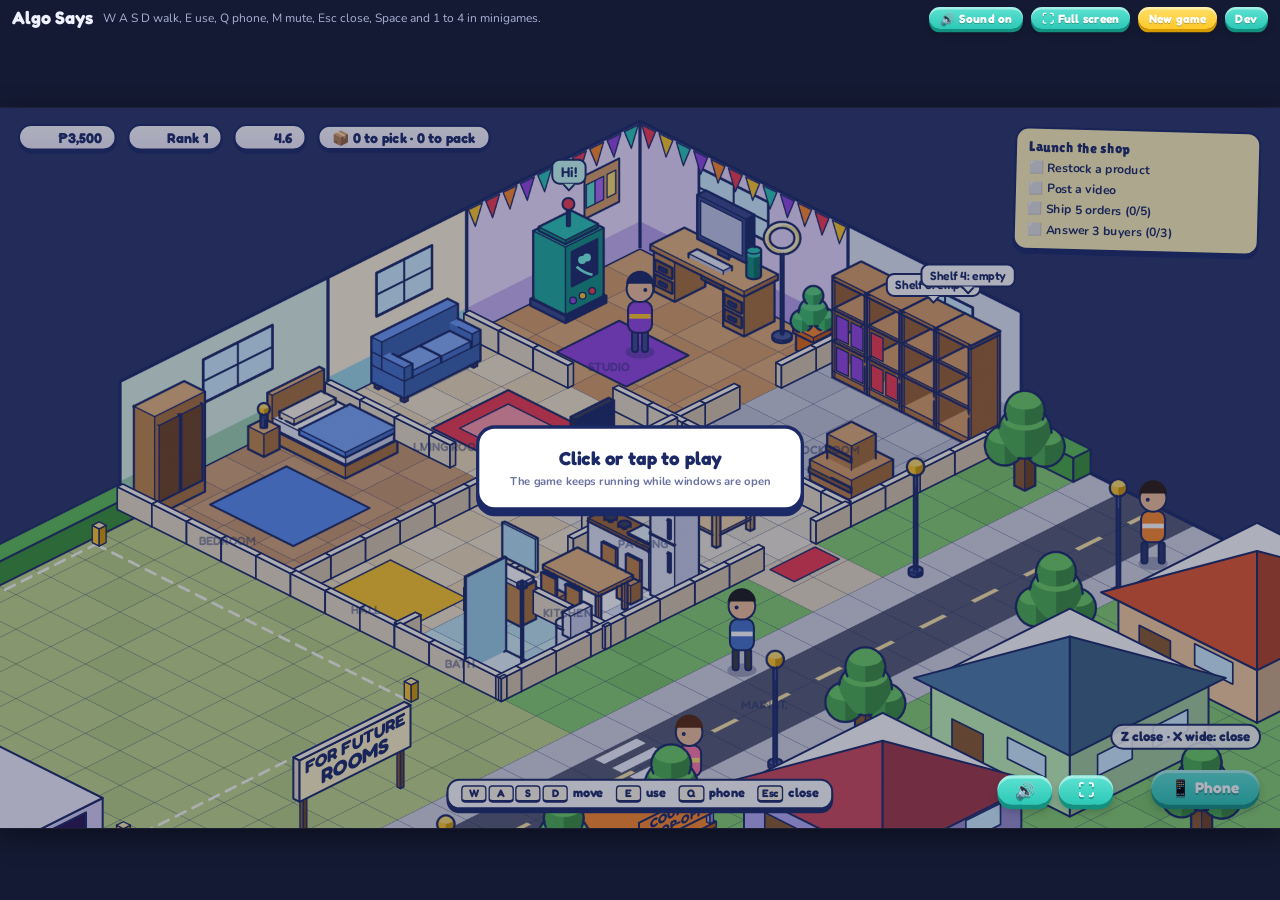
==== commit 008bb658: "Teammate feedback: faster walk and pack, phone feeds and orders, feed signals and viral traps, stats" ====
--- a/index.html
+++ b/index.html
@@ -62,7 +62,7 @@
     <div class="ov" id="w-phone" hidden style="background:rgba(20,26,60,.4)">
       <div class="phone"><div class="screen">
         <div style="display:flex;justify-content:space-between;padding:.5em 1.2em .2em;font:700 .8em var(--display)"><span>9:41</span><span>▮▮▮ 82%</span></div>
-        <div style="display:flex;gap:.4em;justify-content:center;padding:.3em .6em .6em;border-bottom:.15em solid #e3dcc8"><span class="chip on">Inbox</span><span class="chip" style="opacity:.5">Feeds</span><span class="chip" style="opacity:.5">Orders</span></div>
+        <div style="display:flex;gap:.4em;justify-content:center;padding:.3em .6em .6em;border-bottom:.15em solid #e3dcc8"><span id="phTabs" style="display:contents"></span></div>
         <div id="inbox" style="padding:.7em .8em;display:flex;flex-direction:column;gap:.6em;overflow:auto"></div>
       </div></div>
       <button class="cap y" data-act="close" type="button" style="position:absolute;left:1.6%;bottom:3.5%">← Back</button>
--- a/css/pc.css
+++ b/css/pc.css
@@ -286,7 +286,7 @@
 .st-dot{display:inline-block;width:.7em;height:.7em;border-radius:50%;margin-right:.35em}
 .st-pi{width:1.6em;vertical-align:middle}
 .st-first{overflow:hidden;text-overflow:ellipsis;white-space:nowrap}
-.desk .st-row{grid-template-columns:1.6em 2.2em minmax(0,1fr) minmax(0,1.3fr) minmax(0,.8fr) minmax(0,.7fr) minmax(0,.7fr) minmax(0,1.3fr)}
+.desk .st-row{grid-template-columns:1.6em 2.4em minmax(0,1fr) minmax(0,1.3fr) minmax(0,.8fr) minmax(0,.7fr) minmax(0,.7fr) minmax(0,.7fr) minmax(0,1.5fr)}
 .desk .st-row.on{background:#fff4b8}
 .bk-side{display:grid;gap:1em;align-content:start;overflow:auto;min-height:0}
 .bk-missed{padding:.6em .8em;display:grid;gap:.25em;align-content:start}
--- a/css/game.css
+++ b/css/game.css
@@ -24,3 +24,27 @@
 .hub-n{font:700 .9em var(--display);white-space:nowrap}
 .hub-bar{height:.6em;background:#0001;border-radius:1em;overflow:hidden;margin-top:.25em}.hub-bar i{display:block;height:100%;background:linear-gradient(90deg,#7aa8f7,#3a6fd8)}
 .br-tag{display:inline-block;background:#ef3b4f;color:#fff;border-radius:999px;padding:0 .6em;font:700 .75em var(--display);vertical-align:.1em}
+
+/* Feed cards: post style, platform signals, top comment (PC and phone) */
+.fd-sig{display:flex;flex-wrap:wrap;gap:.25em .6em;align-items:center;font:700 .72em var(--body);color:#5d6690;margin-top:.3em;line-height:1.3}
+.fd-style{background:#efe8ff;color:#4a2a8c;border-radius:999px;padding:0 .55em;font-family:var(--display)}
+.fd-top{flex-basis:100%;color:#1b2a66;font-style:italic}
+/* phone tabs */
+#inbox .ph-sites{display:flex;gap:.3em;flex-wrap:wrap}
+.ph-card{background:#fff;border:.14em solid #1b2a66;border-left-width:.4em;border-radius:.8em;padding:.45em .6em}
+.ph-card.ph-tiktik{border-left-color:#9446e0}.ph-card.ph-youview{border-left-color:#ff8a2a}.ph-card.ph-facebazaar{border-left-color:#2cc8b6}
+.ph-top{display:flex;gap:.5em;align-items:center}.ph-top>img{width:2.4em}.ph-top b{font:700 .85em var(--display);display:block;line-height:1.2}
+.ph-by{display:flex;gap:.3em;align-items:center;font-size:.72em;font-weight:700;color:#6a73a0}.ph-by img{width:1.3em;border-radius:50%}
+.ph-ord{display:flex;gap:.5em;align-items:center;background:#fff;border:.14em solid #1b2a66;border-radius:.8em;padding:.4em .6em;font-size:.85em;font-weight:700}
+.ph-ord img{width:2.2em}.ph-ord b{font-family:var(--display)}
+
+/* Stats QoL: sortable headers, top-post tags, changed settings in comparisons */
+.desk .st-sort{all:unset;cursor:pointer;font:inherit;text-decoration:underline dotted;text-underline-offset:.2em}
+.desk .st-sort.on{color:#9446e0;text-decoration:none}
+.desk .st-top{display:inline-block;margin-left:.4em;border-radius:999px;padding:0 .5em;font:700 .72em var(--display);font-style:normal;color:#fff;vertical-align:.1em}
+.desk .st-top.v{background:#ff8a2a}.desk .st-top.o{background:#139180}.desk .st-top.c{background:#9446e0}
+.desk .st-row.best-o{box-shadow:inset .3em 0 0 #139180}.desk .st-row.best-v{box-shadow:inset .3em 0 0 #ff8a2a}
+.desk .st-kv.diff{background:#fff1b8;border-radius:.4em;outline:.12em solid #ffc928}
+.desk .st-kv.diff .lbl{color:#b36b00}
+.desk .st-tags{grid-column:3/-1;display:flex;gap:.3em;margin-top:.1em}
+.desk .st-tags .st-top{margin-left:0}
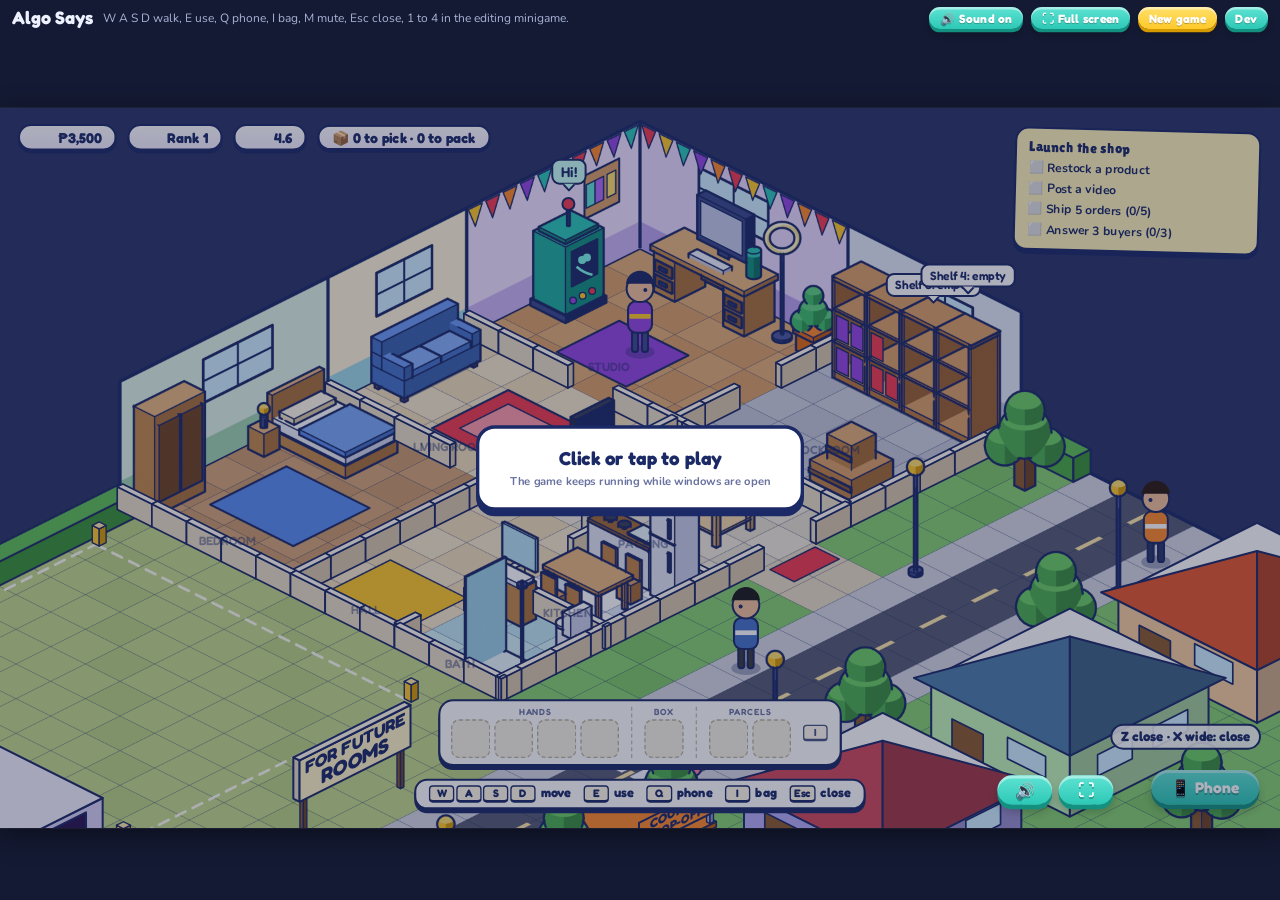
==== commit 7cc8da04: "Two sites (drop FaceBazaar and live selling), inventory bar and bag, Trim the footage edit minigame" ====
--- a/index.html
+++ b/index.html
@@ -15,7 +15,7 @@
 <div class="page">
   <header class="bar">
     <h1>Algo Says</h1>
-    <span class="controls">W A S D walk, E use, Q phone, M mute, Esc close, Space and 1 to 4 in minigames.</span>
+    <span class="controls">W A S D walk, E use, Q phone, I bag, M mute, Esc close, 1 to 4 in the editing minigame.</span>
     <nav class="menu keepactive" aria-label="Game menu">
       <button class="cap t sm" type="button" data-act="snd-mute" id="hdrSnd" aria-pressed="false">🔊 Sound on</button>
       <button class="cap t sm" type="button" data-act="fs-toggle" data-fs-label="long" aria-pressed="false">⛶ Full screen</button>
@@ -28,9 +28,9 @@
     <canvas id="iso" tabindex="0" aria-label="Isometric house and street. W A S D to walk, E to use, Q for the phone."></canvas>
 
     <div class="hud" id="hud"></div>
-    <div class="carry" id="carry"></div>
+    <div class="hotbar keepactive" id="hotbar" data-act="inv-open" role="button" tabindex="0" aria-label="Open your bag (I)"></div>
     <div class="card note" id="note"></div>
-    <div class="card hint"><span><kbd class="k">W</kbd><kbd class="k">A</kbd><kbd class="k">S</kbd><kbd class="k">D</kbd> move</span><span><kbd class="k">E</kbd> use</span><span><kbd class="k">Q</kbd> phone</span><span><kbd class="k">Esc</kbd> close</span></div>
+    <div class="card hint"><span><kbd class="k">W</kbd><kbd class="k">A</kbd><kbd class="k">S</kbd><kbd class="k">D</kbd> move</span><span><kbd class="k">E</kbd> use</span><span><kbd class="k">Q</kbd> phone</span><span><kbd class="k">I</kbd> bag</span><span><kbd class="k">Esc</kbd> close</span></div>
     <div class="toasts" id="toasts" aria-live="polite"></div>
     <button class="cap t phoneBtn" id="phoneBtn" type="button">📱 Phone<span class="badge" id="pbadge" hidden>0</span></button>
     <button class="start" id="start" type="button"><span class="card">Click or tap to play<small>The game keeps running while windows are open</small></span></button>
--- a/css/style.css
+++ b/css/style.css
@@ -52,7 +52,6 @@
 .chip:focus-visible{outline:.15em solid var(--purple);outline-offset:.1em}
 .site{display:inline-flex;align-items:center;justify-content:center;width:1.9em;height:1.9em;border-radius:.55em;border:.14em solid var(--navy);font:700 1em var(--display);color:#fff;background:linear-gradient(135deg,#b06cf5,#6224a8)}
 .hud{position:absolute;left:1.4%;top:2.2%;display:flex;gap:.8em;align-items:center;flex-wrap:wrap;max-width:60%}
-.carry{position:absolute;left:1.4%;top:9.5%;display:flex;gap:.5em}
 .note{position:absolute;right:1.6%;top:3%;width:17%;padding:.7em .9em;background:#fff4b8;transform:rotate(1.5deg)}
 .note h3{font:700 1.05em var(--display);margin:0 0 .3em}
 .note div{display:grid;gap:.2em;font-weight:700;font-size:.9em}
@@ -212,16 +211,6 @@
 .fd-thumb img{position:absolute;left:35%;top:12%;height:76%}
 .fd-len{position:absolute;right:.4em;bottom:.4em;background:rgba(27,42,102,.85);color:#fff;border-radius:.3em;padding:0 .4em;font:700 .78em var(--display)}
 .fd-row b{font:700 1.02em/1.25 var(--display);display:block;margin-bottom:.2em}
-.fd-fb{display:grid;grid-template-columns:repeat(2,1fr);gap:.9em}
-.fd-live{background:#e6faf7;border:.16em solid var(--navy);border-radius:1em;box-shadow:0 .2em 0 var(--navy);padding:.5em .7em;display:grid;gap:.4em}
-.fd-lv-top{display:flex;justify-content:space-between;font-weight:800;font-size:.8em}
-.fd-dot{color:#fff;background:var(--red);border-radius:999px;padding:0 .6em;font-family:var(--display)}
-.fd-lv-main{display:grid;grid-template-columns:3.2em 1fr;gap:.6em;align-items:center}
-.fd-lv-main>img{width:100%;background:#fff;border-radius:.7em;border:.12em solid var(--navy)}
-.fd-lv-main b{font:700 .95em/1.2 var(--display);display:block}
-.fd-lv-bot{display:flex;justify-content:space-between;align-items:center;font-weight:800;font-size:.85em}
-.fd-price{background:var(--ac);color:var(--navy);border:.12em solid var(--navy);border-radius:.5em;padding:0 .5em;font-family:var(--display)}
-.fd-say{background:#fff;border-radius:.8em;padding:0 .6em}
 /* paint */
 .pt{display:grid;grid-template-rows:auto minmax(0,1fr) auto;gap:.6em;padding:.8em}
 .pt-tools{display:grid;gap:.4em}
@@ -279,48 +268,38 @@
 .prow{display:grid;grid-template-columns:3em 1fr auto;gap:.8em;align-items:center;padding:.55em .9em;background:linear-gradient(160deg,#4a2a8c,#3a2070);border-color:#ffd34e88;box-shadow:0 .25em 0 #0006,inset 0 .12em 0 #fff2;color:#fff}
 .prow img{width:3em}.prow b{font-family:var(--display)}.prow .sub{font-size:.85em;font-weight:700;color:#cdb8ff}
 .prow .gi{font-size:2.2em;text-align:center}.prow .owned{font:700 .9em var(--display);color:#3ddc84}
-/* ---------- minigames (edit, live) ---------- */
+/* ---------- minigame (editing) ---------- */
 .mini{position:absolute;inset:0;z-index:80;display:flex;align-items:center;justify-content:center;background:rgba(10,4,28,.62)}
 .mini-card{width:72%;background:linear-gradient(180deg,#34195f,var(--plum2));border:.35em solid var(--gold);border-radius:1.6em;box-shadow:0 0 0 .25em #12082b,0 1.5em 3em #000a;color:#fff;padding:1.2em 1.4em;display:grid;gap:.9em}
 .mini-head{display:flex;align-items:center;gap:1em;flex-wrap:wrap}
 .mini-pill{display:inline-block;background:linear-gradient(#feC913,#fd6b09);border:.18em solid #fff;border-radius:999px;padding:.15em 1em;font:400 1.4em var(--title);text-shadow:0 .12em 0 #0008;transform:rotate(-1.5deg);box-shadow:0 .3em 0 #0006}
-.mini-pill.fb{background:linear-gradient(#5fe3d3,#139180)}
 .mini-sub{font-weight:700;color:#cdb8ff}
 .mini-foot{font-weight:700;color:#cdb8ff;font-size:.95em}
 .mini.shake .mini-card{animation:shk .18s}
 @keyframes shk{25%{transform:translateX(-.4em)}75%{transform:translateX(.4em)}}
 .mini.done .mini-card{border-color:#3ddc84}
-.ed-track{position:relative;height:7em;background:#0b0620;border-radius:1em;overflow:hidden;cursor:pointer;border:.15em solid #ffffff22}
-.ed-strip{position:absolute;left:30%;top:1em;bottom:1em;will-change:transform}
-.ed-seg{position:absolute;top:0;bottom:0;border-radius:.6em;border:.15em solid var(--navy);color:var(--navy);font:700 .95em var(--display);display:flex;align-items:center;justify-content:center;text-align:center;padding:0 .3em;box-shadow:inset 0 .3em 0 #fff6}
-.ed-mark{position:absolute;top:-.6em;width:1.1em;height:1.1em;margin-left:-.55em;background:#fff;border:.15em solid var(--navy);transform:rotate(45deg)}
-.ed-mark.hit{background:#3ddc84}.ed-mark.miss{background:#ef3b4f;opacity:.6}
-.ed-line{position:absolute;left:30%;top:0;bottom:0;width:.35em;margin-left:-.17em;background:var(--gold);box-shadow:0 0 1em var(--gold)}
+.ed-stage{position:relative;width:calc(var(--n) * 12em);height:22em;max-width:100%;margin:0 auto;background:#0b0620;border-radius:1em;overflow:hidden;border:.15em solid #ffffff22;touch-action:none;cursor:crosshair;user-select:none;-webkit-user-select:none}
+.ed-stage.flash{box-shadow:inset 0 0 0 .3em var(--red),inset 0 0 3em #ef3b4f99}
+.ed-lanes{position:absolute;inset:0;display:flex}
+.ed-lane{flex:1;position:relative;border-left:.1em dashed #ffffff1f}.ed-lane:first-child{border-left:0}
+.ed-key{position:absolute;left:0;right:0;bottom:.25em;text-align:center;font:700 .75em var(--display);color:#ffffff66;letter-spacing:.06em}
+.ed-tiles{position:absolute;inset:0}
+.ed-tile{position:absolute;top:0;display:flex;align-items:center;gap:.5em;padding:0 .6em;box-sizing:border-box;border-radius:.7em;font:700 .95em var(--display);pointer-events:none;will-change:transform}
+.ed-tile.good{background:var(--tc,#ffd34e);color:var(--navy);border:.15em solid var(--navy);box-shadow:inset 0 .3em 0 #fff6}
+.ed-tile.good img{height:78%;width:auto;flex:none}
+.ed-tile.bad{background:repeating-linear-gradient(135deg,#59506e 0 .6em,#4a4260 .6em 1.2em);color:#ffd7dc;border:.15em dashed #ff8a9a}
+.ed-ti{font-size:1.6em;line-height:1;font-weight:400;flex:none}
+.ed-tl{line-height:1.1;text-align:left}
+.ed-tile.wrong{border-color:var(--red);box-shadow:0 0 1em var(--red)}
+.ed-trail{position:absolute;inset:0;width:100%;height:100%;pointer-events:none}
+.ed-line{position:absolute;left:0;right:0;bottom:13%;height:.3em;background:var(--gold);box-shadow:0 0 1em var(--gold);pointer-events:none}
+.ed-note{position:absolute;left:0;right:0;top:.5em;text-align:center;font:700 1.15em var(--display);color:#7dffb0;text-shadow:0 .1em 0 #0008;opacity:0;pointer-events:none}
+.ed-note.on{opacity:1}.ed-note.bad{color:#ff8a9a}
 .ed-info{display:flex;align-items:center;gap:1em}
 .ed-bar{flex:1;height:1.1em;background:#0006;border-radius:1em;overflow:hidden}
 .ed-bar i{display:block;height:100%;width:0;background:linear-gradient(90deg,#1ae5d5,#7c5cff)}
 .ed-pct{font:400 1.4em var(--title);min-width:3em}
 .ed-combo{font:700 1em var(--display);color:var(--gold);min-width:9em}
-.lv{width:78%}
-.lv-view,.lv-time{font:400 1.3em var(--title)}.lv-time{margin-left:auto;color:var(--gold)}
-.lv-hype{display:flex;align-items:center;gap:.8em;font-weight:800;color:#cdb8ff}
-.lv-hbar{flex:1;height:1em;background:#0006;border-radius:1em;overflow:hidden}.lv-hbar i{display:block;height:100%;width:60%;transition:width .2s}
-.lv-stage{display:grid;gap:.6em;height:24em}
-.lv-lane{position:relative;background:linear-gradient(#123a6e,#0b1a3a);border:.15em solid #7cc0ff55;border-radius:1em;overflow:hidden;cursor:pointer}
-.lv-lane.tap{background:linear-gradient(#1b5aa8,#0b1a3a)}
-.lv-lane.out{opacity:.45}
-.lv-notes{position:absolute;inset:0 0 4.2em}
-.lv-line{position:absolute;left:0;right:0;bottom:calc(4.2em + 12%);height:.3em;background:var(--gold);box-shadow:0 0 .8em var(--gold)}
-.lv-foot{position:absolute;left:0;right:0;bottom:0;height:4.2em;display:flex;align-items:center;gap:.4em;padding:0 .6em;background:#0008;font-weight:800}
-.lv-foot img{width:2.4em}.lv-foot b{font-family:var(--display)}.lv-foot .lv-stock{margin-left:auto;color:#cdb8ff;font-size:.85em}
-.lv-note{position:absolute;left:6%;right:6%;top:0;display:flex;gap:.4em;align-items:center;background:#fff;color:var(--navy);border:.15em solid var(--navy);border-radius:.8em;padding:.25em .5em;font-size:.85em;font-weight:700;line-height:1.15;box-shadow:0 .2em 0 #0006}
-.lv-note b{display:block;font-family:var(--display)}.lv-note small{display:block;color:var(--mute);font-size:.8em}
-.lv-note .av{flex:none;width:1.8em;height:1.8em;border-radius:50%;display:grid;place-items:center;font:700 .9em var(--display);border:.12em solid var(--navy)}
-.lv-note .av.q{background:#d8dbe8;color:#8a90a8}
-.lv-note.joy{background:#f1f1f6}
-.lv-note.cf{background:#3ddc84;transform:scale(1.08);transition:.2s}
-.lv-note.cfjoy{background:#ffd34e;transition:.2s}
-.lv-note.gone{opacity:.25;transition:.3s}
 
 /* ---------- sound, full screen, touch (js/fit.js, js/sound.js, js/touch.js) ---------- */
 html.nohdr .dev{top:12px}
@@ -367,3 +346,45 @@
 html.tm.portrait:not(.rot-ok) .rotate{display:flex}
 @media (prefers-reduced-motion:no-preference){.rot-ic{animation:rot 2.4s ease-in-out infinite}}
 @keyframes rot{0%,20%{transform:rotate(0)}60%,100%{transform:rotate(-90deg)}}
+
+/* ---------- inventory: hotbar and bag window (js/ui/inventory.js) ---------- */
+.hotbar{position:absolute;left:50%;bottom:8.6%;transform:translateX(-50%);display:flex;align-items:flex-end;gap:.9em;padding:.4em .8em .45em;background:var(--paper);border:.18em solid var(--navy);border-radius:1.1em;box-shadow:0 .3em 0 var(--navy);cursor:pointer;pointer-events:auto;white-space:nowrap}
+.hotbar:focus-visible{outline:.2em solid var(--purple);outline-offset:.15em}
+.ib-grp{display:grid;gap:.15em;justify-items:center}
+.ib-lbl{font:600 .66em var(--display);letter-spacing:.07em;text-transform:uppercase;color:var(--mute)}
+.ib-row{display:flex;gap:.3em}
+.ib-grp+.ib-grp{border-left:.1em dashed #c9c3ae;padding-left:.9em}
+.ib-slot{position:relative;display:grid;place-items:center;width:2.9em;height:2.9em;border-radius:.6em;border:.14em dashed #b9b3a0;background:#f6f1e2;box-sizing:border-box}
+.ib-slot.full{border:.14em solid var(--navy);border-style:solid;background:linear-gradient(#fff8e8,#f0e2c2);box-shadow:0 .15em 0 var(--navy)}
+.ib-slot.box{background:linear-gradient(#ffe9b8,#e3b96a)}
+.ib-slot.parcel{background:linear-gradient(#e8c58a,#c99a58)}
+.ib-slot img{width:2.1em;height:2.1em;object-fit:contain}
+.ib-pk{font-size:1.5em;line-height:1;font-weight:400}.ib-pk.dim{opacity:.6}
+.ib-tag{position:absolute;right:-.35em;bottom:-.45em;background:var(--navy);color:#fff;border-radius:999px;padding:0 .4em;font:700 .66em/1.5 var(--display);font-style:normal;white-space:nowrap}
+.ib-key{align-self:center;opacity:.8;font-size:.9em}
+html.tm .ib-key{display:none}
+html.tm .hotbar{bottom:3%}
+.win.inv{inset:7% 17% 6%}
+.iv-body{overflow:auto;align-content:start}
+.iv-grid{display:grid;grid-template-columns:repeat(2,minmax(0,1fr));gap:.9em 1.2em;align-items:start}
+.iv-grid section{display:grid;gap:.45em;align-content:start}
+.iv-grid section.wide{grid-column:1/-1}
+.iv-grid h3{margin:0;font:700 1.05em var(--display);display:flex;align-items:center;gap:.5em}
+.iv-n{font:700 .75em var(--display);background:var(--navy);color:#fff;border-radius:999px;padding:0 .6em}
+.iv-it{display:flex;align-items:center;gap:.7em;background:#fff;border:.15em solid var(--navy);border-radius:.8em;padding:.35em .6em;box-shadow:0 .15em 0 var(--navy)}
+.iv-ic{position:relative;display:grid;place-items:center;width:2.9em;height:2.9em;flex:none}
+.iv-ic img{width:2.6em;height:2.6em;object-fit:contain}
+.iv-tx{flex:1;min-width:0;display:grid;gap:.1em}
+.iv-tx b{font:700 .95em var(--display)}.iv-tx small{font:700 .78em/1.25 var(--body);color:var(--mute)}
+.iv-none{font:700 .85em var(--body);color:var(--mute)}
+.iv-note{font:700 .8em var(--body);color:var(--mute)}
+.iv-msg{font:700 .85em var(--body);color:var(--tealD)}
+.iv-sub{font:600 .72em var(--display);letter-spacing:.06em;text-transform:uppercase;color:var(--mute);margin-top:.3em}
+.iv-ords{display:flex;flex-wrap:wrap;gap:.35em}
+.iv-ord{display:inline-flex;align-items:center;gap:.3em;background:#fff;border:.12em solid var(--navy);border-radius:999px;padding:.05em .7em .05em .25em;font:700 .8em var(--display)}
+.iv-ord img{width:1.8em;height:1.8em;object-fit:contain}.iv-ord.ok{background:#d9f7e4;border-color:#139180}
+.iv-tbl{width:100%;border-collapse:collapse;font:700 .85em var(--body)}
+.iv-tbl th{font:600 .75em var(--display);letter-spacing:.05em;text-transform:uppercase;color:var(--mute);border-bottom:.14em solid var(--navy);padding:.2em .5em;text-align:right}
+.iv-tbl td{padding:.2em .5em;text-align:right;border-bottom:.08em solid #e3dcc8}
+.iv-tbl .l{text-align:left}.iv-tbl td.l{display:flex;align-items:center;gap:.4em}.iv-tbl td.l img{width:1.8em;height:1.8em;object-fit:contain}
+.iv-tbl td.sell{font-weight:800;color:var(--tealD)}
--- a/css/pc.css
+++ b/css/pc.css
@@ -155,12 +155,6 @@
 .br-youview .br-nv.on{background:var(--ac);color:#fff}
 .br-youview .br-nv:hover:not(.on){background:rgba(255,138,42,.18)}
 .br-youview .br-hd .chip{margin-left:0;justify-self:start}
-/* FaceBazaar: teal bar */
-.br-facebazaar{background:#effcfa}
-.br-facebazaar .br-hd{background:linear-gradient(var(--ac),var(--ac2));color:#fff}
-.br-facebazaar .br-logo{text-shadow:0 .08em 0 rgba(0,0,0,.25)}
-.br-facebazaar .br-nv{background:rgba(255,255,255,.2);color:#fff}
-.br-facebazaar .br-nv.on{background:#fff;color:var(--ac2)}
 /* Bodega Supply: kraft paper */
 .br-supplier{background:#fbf6ea}
 .br-supplier .br-hd{background:#eadfc3;color:#4f4432;border-bottom:.2em dashed #7a6a4f}
@@ -207,8 +201,6 @@
 .br-closed h2,.br-empty h2{margin:0;font-size:1.4em}
 .br-closed p,.br-empty p{margin:0;font-weight:700;color:var(--mute);max-width:26em}
 .br-prodgrid{display:grid;grid-template-columns:repeat(auto-fill,minmax(14em,1fr));gap:.6em}
-.br-livepage{display:grid;gap:.8em}
-.br-lastlive{display:grid;gap:.5em}
 
 /* covers and thumbnails */
 .br-cover{position:relative;aspect-ratio:9/16;overflow:hidden;border-radius:1.2em;max-width:11em;background:url(../img/mg_thumb_bg_sunny.png) center/cover}
--- a/css/game.css
+++ b/css/game.css
@@ -32,7 +32,7 @@
 /* phone tabs */
 #inbox .ph-sites{display:flex;gap:.3em;flex-wrap:wrap}
 .ph-card{background:#fff;border:.14em solid #1b2a66;border-left-width:.4em;border-radius:.8em;padding:.45em .6em}
-.ph-card.ph-tiktik{border-left-color:#9446e0}.ph-card.ph-youview{border-left-color:#ff8a2a}.ph-card.ph-facebazaar{border-left-color:#2cc8b6}
+.ph-card.ph-tiktik{border-left-color:#9446e0}.ph-card.ph-youview{border-left-color:#ff8a2a}
 .ph-top{display:flex;gap:.5em;align-items:center}.ph-top>img{width:2.4em}.ph-top b{font:700 .85em var(--display);display:block;line-height:1.2}
 .ph-by{display:flex;gap:.3em;align-items:center;font-size:.72em;font-weight:700;color:#6a73a0}.ph-by img{width:1.3em;border-radius:50%}
 .ph-ord{display:flex;gap:.5em;align-items:center;background:#fff;border:.14em solid #1b2a66;border-radius:.8em;padding:.4em .6em;font-size:.85em;font-weight:700}
@@ -48,3 +48,4 @@
 .desk .st-kv.diff .lbl{color:#b36b00}
 .desk .st-tags{grid-column:3/-1;display:flex;gap:.3em;margin-top:.1em}
 .desk .st-tags .st-top{margin-left:0}
+.chip.lockd{opacity:.55;cursor:help;border:.14em dashed #1b2a66;border-radius:999px;padding:.12em .75em;font:600 .85em var(--display);display:inline-flex;align-items:center;gap:.3em}
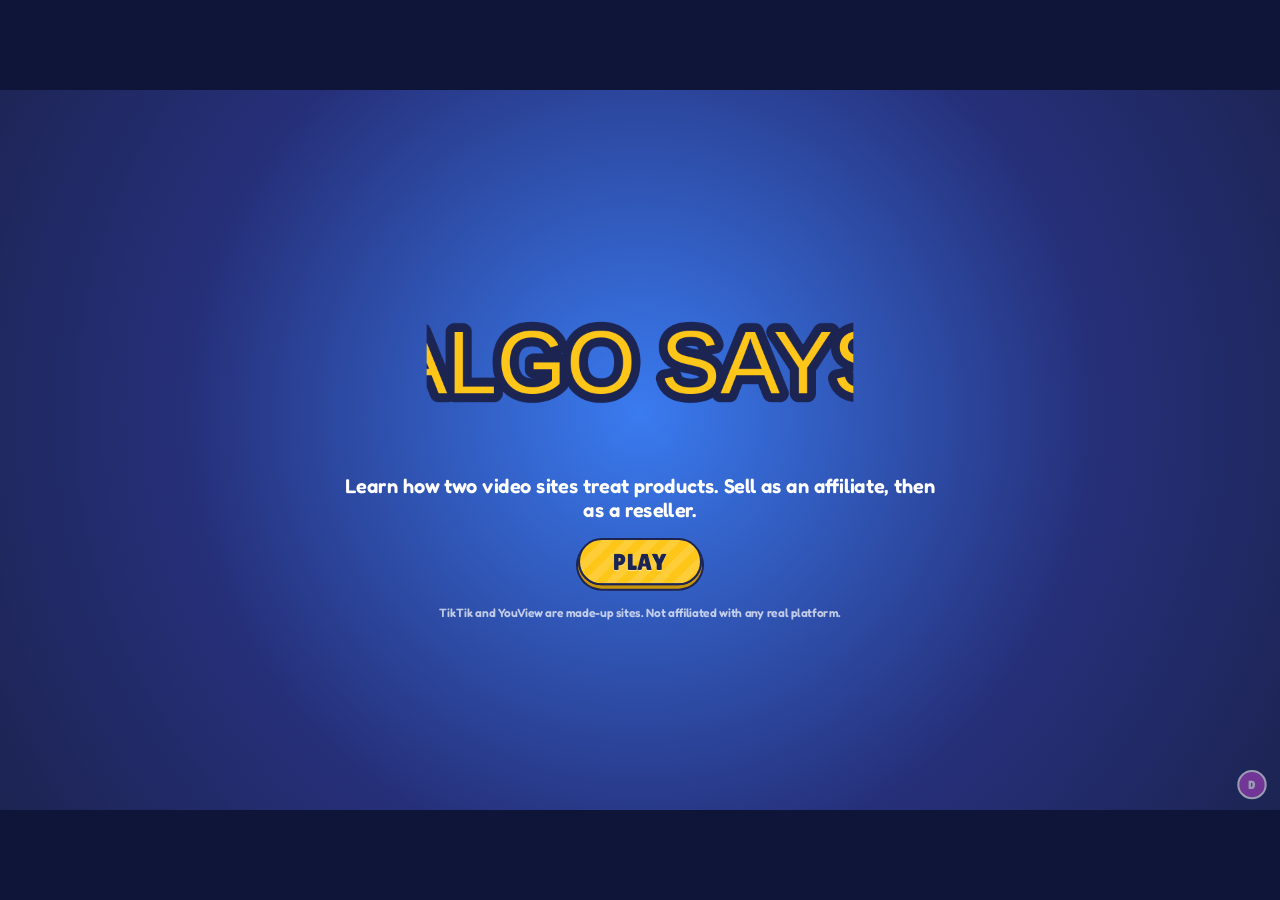
==== commit ad343715: "Prototype v2 (07_PROTOTYPE): first full build, before playtest fixes" ====
--- a/index.html
+++ b/index.html
@@ -2,108 +2,29 @@
 <html lang="en">
 <head>
 <meta charset="utf-8">
-<meta name="viewport" content="width=device-width, initial-scale=1, viewport-fit=cover">
+<meta name="viewport" content="width=device-width,initial-scale=1,viewport-fit=cover,user-scalable=no">
 <title>Algo Says</title>
 <link rel="preconnect" href="https://fonts.googleapis.com">
 <link rel="preconnect" href="https://fonts.gstatic.com" crossorigin>
-<link rel="stylesheet" href="https://fonts.googleapis.com/css2?family=Fredoka:wght@500;600;700&family=Lilita+One&family=Nunito:wght@600;700;800&display=swap">
+<link href="https://fonts.googleapis.com/css2?family=Fredoka:wght@500;600;700&family=Lilita+One&display=swap" rel="stylesheet">
 <link rel="stylesheet" href="css/style.css">
-<link rel="stylesheet" href="css/pc.css">
-<link rel="stylesheet" href="css/game.css">
 </head>
 <body>
-<div class="page">
-  <header class="bar">
-    <h1>Algo Says</h1>
-    <span class="controls">W A S D walk, E use, Q phone, I bag, M mute, Esc close, 1 to 4 in the editing minigame.</span>
-    <nav class="menu keepactive" aria-label="Game menu">
-      <button class="cap t sm" type="button" data-act="snd-mute" id="hdrSnd" aria-pressed="false">🔊 Sound on</button>
-      <button class="cap t sm" type="button" data-act="fs-toggle" data-fs-label="long" aria-pressed="false">⛶ Full screen</button>
-      <button class="cap y sm" type="button" data-act="menu-new">New game</button>
-      <button class="cap t sm" type="button" data-act="dev-toggle" id="devBtn" aria-expanded="false" aria-controls="dev">Dev</button>
-    </nav>
-  </header>
-
-  <div class="stage" id="stage"><div class="frame" id="frame">
-    <canvas id="iso" tabindex="0" aria-label="Isometric house and street. W A S D to walk, E to use, Q for the phone."></canvas>
-
-    <div class="hud" id="hud"></div>
-    <div class="hotbar keepactive" id="hotbar" data-act="inv-open" role="button" tabindex="0" aria-label="Open your bag (I)"></div>
-    <div class="card note" id="note"></div>
-    <div class="card hint"><span><kbd class="k">W</kbd><kbd class="k">A</kbd><kbd class="k">S</kbd><kbd class="k">D</kbd> move</span><span><kbd class="k">E</kbd> use</span><span><kbd class="k">Q</kbd> phone</span><span><kbd class="k">I</kbd> bag</span><span><kbd class="k">Esc</kbd> close</span></div>
-    <div class="toasts" id="toasts" aria-live="polite"></div>
-    <button class="cap t phoneBtn" id="phoneBtn" type="button">📱 Phone<span class="badge" id="pbadge" hidden>0</span></button>
-    <button class="start" id="start" type="button"><span class="card">Click or tap to play<small>The game keeps running while windows are open</small></span></button>
-
-    <!-- SOUND AND VIEW -->
-    <div class="sys keepactive" id="sys">
-      <div class="card snd" id="snd" hidden role="group" aria-label="Sound options">
-        <label class="snd-row" for="sndVol"><span class="lbl">Volume</span><input id="sndVol" data-pref="volume" type="range" min="0" max="1" step="0.05" value="0.7"></label>
-        <label class="snd-row" for="sndFx"><span class="lbl">Effects</span><input id="sndFx" data-pref="sfxVol" type="range" min="0" max="1" step="0.05" value="0.8"></label>
-        <label class="snd-row" for="sndMu"><span class="lbl">Music</span><input id="sndMu" data-pref="musicVol" type="range" min="0" max="1" step="0.05" value="0.8"></label>
-        <div class="snd-chips"><button class="chip" type="button" id="sndMute" data-act="snd-mute" aria-pressed="false">Mute</button><button class="chip" type="button" id="sndWorld" data-act="snd-world" aria-pressed="false">World music: Off</button></div>
-        <div class="snd-chips snd-menu"><button class="cap y sm" type="button" data-act="menu-new">New game</button><button class="cap t sm" type="button" data-act="dev-toggle">Dev</button></div>
-      </div>
-      <button class="cap t sys-b" id="sndBtn" type="button" data-act="snd-panel" aria-expanded="false" aria-label="Sound options">🔊</button>
-      <button class="cap t sys-b" type="button" data-act="fs-toggle" data-fs-label="short" aria-label="Full screen" aria-pressed="false">⛶</button>
-    </div>
-
-    <!-- TOUCH CONTROLS (shown on touch devices; js/touch.js) -->
-    <div class="tctl" id="touch">
-      <div class="joy" id="joy" aria-label="Move stick"><i class="joy-k" id="joyK"></i></div>
-      <div class="tz"><button class="cap y tz-b" id="zIn" type="button" aria-label="Zoom in">+</button><button class="cap y tz-b" id="zOut" type="button" aria-label="Zoom out">-</button></div>
-      <button class="cap o ebtn" id="eBtn" type="button" aria-label="Use (nothing here)">E</button>
-    </div>
-
-    <!-- PC DESKTOP (built by js/pc/desktop.js) -->
-    <div class="ov desk" id="w-desktop" hidden></div>
-
-    <!-- PHONE -->
-    <div class="ov" id="w-phone" hidden style="background:rgba(20,26,60,.4)">
-      <div class="phone"><div class="screen">
-        <div style="display:flex;justify-content:space-between;padding:.5em 1.2em .2em;font:700 .8em var(--display)"><span>9:41</span><span>▮▮▮ 82%</span></div>
-        <div style="display:flex;gap:.4em;justify-content:center;padding:.3em .6em .6em;border-bottom:.15em solid #e3dcc8"><span id="phTabs" style="display:contents"></span></div>
-        <div id="inbox" style="padding:.7em .8em;display:flex;flex-direction:column;gap:.6em;overflow:auto"></div>
-      </div></div>
-      <button class="cap y" data-act="close" type="button" style="position:absolute;left:1.6%;bottom:3.5%">← Back</button>
-    </div>
-
-    <!-- MR. ALGO -->
-    <div class="ov" id="w-algo" hidden style="background:rgba(20,26,60,.35)">
-      <div class="algo"><img src="img/algo_unit_talk_1.png" alt="Mr. Algo" id="algoImg">
-        <div class="card"><b class="n">Mr. Algo</b><div id="algoText"></div><div style="display:flex;gap:.6em;justify-content:flex-end"><button class="cap y sm" data-act="close" type="button">Bye</button><button class="cap t sm" id="algoNext" type="button">Next</button></div></div>
-      </div>
-    </div>
-
-    <!-- NEW GAME CONFIRM -->
-    <div class="ov" id="w-confirm" hidden>
-      <div class="card confirm" role="dialog" aria-modal="true" aria-labelledby="confirmTitle">
-        <h2 id="confirmTitle">Start a new game?</h2>
-        <p>Your saved progress will be erased.</p>
-        <div class="row"><button class="cap y sm" type="button" data-act="new-cancel">Cancel</button><button class="cap r sm" type="button" data-act="new-confirm">New game</button></div>
-      </div>
-    </div>
-  </div></div>
+<div id="stage">
+  <div id="frame">
+    <div id="room"></div>
+    <div id="hud"></div>
+    <div id="algo"></div>
+    <div id="phone"></div>
+    <div id="modals"></div>
+    <div id="spot" hidden></div>
+    <div id="fx"></div>
+    <div id="toasts"></div>
+    <div id="dev" hidden></div>
+    <div id="title"></div>
+  </div>
+  <div id="rotate">Turn your phone sideways to play.</div>
 </div>
-
-<!-- Portrait notice for touch devices -->
-<div class="rotate" id="rotate" role="alert"><div class="card"><span class="rot-ic" aria-hidden="true">📱</span><b>Turn your phone sideways</b><small>Algo Says plays best in landscape.</small><button class="cap y sm" id="rotOk" type="button">Play anyway</button></div></div>
-
-<!-- DEVELOPER PANEL -->
-<aside class="dev keepactive" id="dev" hidden aria-label="Developer panel">
-  <h2>Developer mode (testing only)</h2>
-  <small>F1 toggles this panel.</small>
-  <button class="cap t sm" type="button" data-act="dev-cash">Add ₱1,000</button>
-  <button class="cap t sm" type="button" data-act="dev-orders">Spawn an order for each product</button>
-  <button class="cap t sm" type="button" data-act="dev-stock">Fill every shelf, 10 of each in storage</button>
-  <button class="cap t sm" type="button" data-act="dev-gear">Own all equipment</button>
-  <button class="cap t sm" type="button" data-act="dev-skip">Skip 10 s of game time</button>
-  <button class="cap t sm" type="button" data-act="dev-finish">Finish all running posts now</button>
-  <button class="cap y sm" type="button" data-act="dev-zones" aria-pressed="false">Show walk zones and solids</button>
-  <button class="cap y sm" type="button" data-act="dev-fps" aria-pressed="false">Show FPS</button>
-  <div class="fps" id="devFps" aria-live="off"></div>
-</aside>
-
 <script type="module" src="js/main.js"></script>
 </body>
 </html>
--- a/css/style.css
+++ b/css/style.css
@@ -1,390 +1,267 @@
-/* Layout: dark page with one 16:9 game frame (1920x1080 logical, scaled to fit the window): canvas world, DOM HUD, DOM windows over it. */
-:root{color-scheme:dark;
---page:#141a33;--page2:#1d2547;--pageInk:#eef1ff;--pageMute:#a9b2d6;
---navy:#1b2a66;--cream:#fff8e8;--paper:#ffffff;--ink:#1b2a66;--mute:#6a73a0;
---purple:#9446e0;--purpleD:#6224a8;--yellow:#ffc928;--yellowD:#d49a00;--teal:#2cc8b6;--tealD:#139180;--orange:#ff8a2a;--orangeD:#cf5e00;--red:#ef3b4f;--redD:#b31e31;--sky:#dff1ff;
---display:"Fredoka",system-ui,sans-serif;--body:"Nunito",system-ui,sans-serif}
+/* Algo Says prototype. Artist palette: navy, card blue, gold, teal, orange, red, blue. Lilita One + Fredoka.
+   Layout is a fixed 1920x1080 frame scaled to fit the window (js/core/fit.js). Sizes are px at 1920. */
+:root{--navy:#1c2452;--card:#26307a;--gold:#ffc61a;--teal:#2fd9cf;--orange:#ff7a1a;--red:#e8344f;--blue:#3a7bf0;--green:#3ec45a;--purple:#b744c9;--cream:#fff7e0;--ink:#1c2452;--mute:#6a73a0;
+ --lil:"Lilita One","Fredoka",system-ui,sans-serif;--body:"Fredoka",system-ui,sans-serif}
+*{box-sizing:border-box}
+html,body{margin:0;height:100%;background:#0f1538;overflow:hidden;font-family:var(--body);-webkit-user-select:none;user-select:none;touch-action:manipulation}
+#stage{position:fixed;inset:0;overflow:hidden;background:#0f1538}
+#frame{position:absolute;left:0;top:0;width:1920px;height:1080px;transform-origin:0 0;overflow:hidden;font-size:26px;font-weight:600;color:var(--ink);
+ background:radial-gradient(circle at 50% 40%,#e9f6ff 0,#cfe8ff 55%,#b4d4f7 100%)}
+#frame>div{position:absolute}
+#room{inset:0}
+#hud,#algo,#phone,#modals,#spot,#fx,#toasts,#dev,#title{inset:0;pointer-events:none}
+#hud>*,#algo>*,#phone>*,#modals>*,#toasts>*,#dev>*,#title>*{pointer-events:auto}
+#rotate{display:none;position:absolute;inset:0;background:#1c2452;color:#fff;font:400 28px var(--lil);place-items:center;text-align:center;z-index:99}
+html.portrait #rotate{display:grid}
+button{font-family:inherit}
 [hidden]{display:none!important}
-html,body{height:100%}
-body{margin:0;background:var(--page);color:var(--pageInk);font:15px/1.5 var(--body);overflow:hidden;overscroll-behavior:none;-webkit-tap-highlight-color:transparent}
-/* The page fills the window: a small header and the stage. The frame inside is 1920x1080 and is scaled with transform (js/fit.js). */
-.page{position:fixed;inset:0;display:flex;flex-direction:column;box-sizing:border-box;padding:env(safe-area-inset-top,0px) env(safe-area-inset-right,0px) env(safe-area-inset-bottom,0px) env(safe-area-inset-left,0px)}
-.bar{flex:none;display:flex;align-items:center;gap:10px;min-height:36px;padding:3px 12px;box-sizing:border-box;font-size:13px}
-h1{font:700 18px/1.1 var(--display);margin:0;white-space:nowrap}
-.controls{color:var(--pageMute);font-size:12px;flex:1;min-width:0;white-space:nowrap;overflow:hidden;text-overflow:ellipsis}
-.menu{display:flex;gap:8px;margin-left:auto;flex:none}
-.bar .cap{font-size:13px}
-.bar .cap.sm{font-size:12px;padding:.3em .9em}
-html.nohdr .bar{display:none}
-.stage{position:relative;flex:1;min-height:0;overflow:hidden}
-.frame{position:absolute;left:0;top:0;width:1920px;height:1080px;transform-origin:0 0;overflow:hidden;background:#2b3466;font-size:20.16px;color:var(--ink);user-select:none;-webkit-user-select:none;box-shadow:0 0 0 1px rgba(255,255,255,.08),0 10px 40px rgba(0,0,0,.45)}
-html:not(.fit-ready) .frame{visibility:hidden}
-#iso{position:absolute;inset:0;width:100%;height:100%;display:block;outline:none}
-#iso:focus-visible{outline:4px solid var(--yellow);outline-offset:-4px}
-.loaderr{position:absolute;inset:0;display:flex;align-items:center;justify-content:center;margin:0;color:#fff;font:700 1.4em var(--display);text-align:center;padding:2em}
-/* developer panel */
-.dev{position:fixed;right:12px;top:48px;max-height:calc(100% - 60px);overflow:auto;z-index:50;width:260px;max-width:calc(100vw - 24px);background:#0e1330;color:var(--pageInk);border:2px solid var(--yellow);border-radius:12px;padding:12px;display:grid;gap:8px;box-shadow:0 10px 30px rgba(0,0,0,.5)}
-.dev h2{font:700 15px var(--display);margin:0;color:var(--yellow)}
-.dev small{color:var(--pageMute);font-size:12px}
-.dev .cap{font-size:14px}
-.dev .cap[aria-pressed=true]{outline:3px solid var(--yellow);outline-offset:2px}
-.dev .fps{font:700 14px var(--display);min-height:1.2em}
-
-/* ---------- game UI kit ---------- */
-.cap{all:unset;cursor:pointer;display:inline-flex;align-items:center;justify-content:center;gap:.4em;border-radius:999px;padding:.5em 1.3em;font:700 1em var(--display);color:#fff;letter-spacing:.02em;
- background:linear-gradient(var(--c1),var(--c2));box-shadow:inset 0 .2em 0 rgba(255,255,255,.45),0 .28em 0 var(--cd),0 .45em .6em rgba(0,0,0,.2);text-shadow:0 .1em 0 rgba(0,0,0,.25)}
-.cap:active{transform:translateY(.15em)}
-.cap:focus-visible{outline:.2em solid var(--paper);outline-offset:.15em}
-.cap[disabled]{filter:grayscale(1);opacity:.5;cursor:not-allowed}
-.cap.p{--c1:#b06cf5;--c2:var(--purple);--cd:var(--purpleD)}
-.cap.y{--c1:#ffe06b;--c2:var(--yellow);--cd:var(--yellowD)}
-.cap.t{--c1:#5fe3d3;--c2:var(--teal);--cd:var(--tealD)}
-.cap.o{--c1:#ffad66;--c2:var(--orange);--cd:var(--orangeD)}
-.cap.r{--c1:#ff7181;--c2:var(--red);--cd:var(--redD)}
-.cap.sm{font-size:.82em;padding:.35em .9em}
-.card{background:var(--paper);border:.18em solid var(--navy);border-radius:1em;box-shadow:0 .3em 0 var(--navy)}
-.pill{display:inline-flex;align-items:center;gap:.4em;background:var(--paper);border:.16em solid var(--navy);border-radius:999px;padding:.15em .9em .15em .2em;font:700 1.05em var(--display);box-shadow:0 .2em 0 var(--navy);white-space:nowrap}
-.pill img{width:2.1em;height:2.1em;margin:-.4em 0}
-.pill.plain{padding:.15em .9em}
-.lbl{font:600 .78em var(--display);letter-spacing:.06em;text-transform:uppercase;color:var(--mute)}
-.chip{all:unset;cursor:pointer;display:inline-flex;align-items:center;gap:.3em;border:.14em solid var(--navy);border-radius:999px;padding:.12em .75em;font:600 .85em var(--display);background:var(--paper);color:var(--ink)}
-.chip.on{background:var(--yellow)}
-.chip:focus-visible{outline:.15em solid var(--purple);outline-offset:.1em}
-.site{display:inline-flex;align-items:center;justify-content:center;width:1.9em;height:1.9em;border-radius:.55em;border:.14em solid var(--navy);font:700 1em var(--display);color:#fff;background:linear-gradient(135deg,#b06cf5,#6224a8)}
-.hud{position:absolute;left:1.4%;top:2.2%;display:flex;gap:.8em;align-items:center;flex-wrap:wrap;max-width:60%}
-.note{position:absolute;right:1.6%;top:3%;width:17%;padding:.7em .9em;background:#fff4b8;transform:rotate(1.5deg)}
-.note h3{font:700 1.05em var(--display);margin:0 0 .3em}
-.note div{display:grid;gap:.2em;font-weight:700;font-size:.9em}
-.hint{position:absolute;left:50%;bottom:2.6%;transform:translateX(-50%);padding:.35em 1em;font:700 .95em var(--display);display:flex;gap:1em;align-items:center;white-space:nowrap}
-kbd.k{display:inline-block;min-width:1.5em;text-align:center;border:.14em solid var(--navy);border-bottom-width:.28em;border-radius:.35em;padding:0 .3em;margin-right:.15em;font:700 .85em var(--display);background:var(--cream)}
-.toasts{position:absolute;left:1.4%;bottom:3%;display:grid;gap:.5em;width:22%}
-.toast{display:flex;align-items:center;gap:.6em;padding:.4em .9em .4em .4em;font-weight:800;font-size:.9em;animation:tin .25s ease-out}
-.toast img{width:2.4em;border-radius:50%}
-@keyframes tin{from{transform:translateY(.6em);opacity:0}}
-@media (prefers-reduced-motion:reduce){.toast{animation:none}}
-.phoneBtn{position:absolute;right:1.6%;bottom:3.2%;font-size:1.15em}
-.badge{position:absolute;top:-.4em;right:-.4em;background:var(--red);color:#fff;border:.14em solid #fff;border-radius:999px;min-width:1.5em;height:1.5em;font:700 .8em/1.25em var(--display);text-align:center;padding:0 .2em}
-.start small{display:block;font:700 .6em var(--body);color:var(--mute);margin-top:.3em}
-/* windows */
-.ov{position:absolute;inset:0;background:rgba(20,26,60,.55)}
-.win{position:absolute;inset:6% 5% 5%;display:grid;grid-template-rows:auto minmax(0,1fr);background:var(--cream);border:.2em solid var(--navy);border-radius:1.2em;box-shadow:0 .4em 0 var(--navy),0 1.5em 3em rgba(0,0,0,.35);overflow:hidden}
-.wbar{display:flex;align-items:center;gap:.7em;padding:.55em 1em;background:linear-gradient(#a65df0,var(--purple));color:#fff;border-bottom:.2em solid var(--navy);font:700 1.2em var(--display)}
-.wbar.t{background:linear-gradient(#5fe3d3,var(--tealD))}
-.wbar .sp{flex:1}
-.wbar small{font:600 .7em var(--body);opacity:.95}
-.x{all:unset;cursor:pointer;width:1.6em;height:1.6em;border-radius:50%;background:#fff;color:var(--navy);border:.14em solid var(--navy);text-align:center;font:700 .8em/1.45em var(--display)}
-.wbody{padding:1.1em;display:grid;gap:1em;min-height:0}
-.pcard{all:unset;cursor:pointer;display:flex;gap:.6em;align-items:center;padding:.4em .6em;background:var(--paper);border:.18em solid var(--navy);border-radius:1em;box-shadow:0 .25em 0 var(--navy)}
-.pcard.on{background:#fff4b8}
-.pcard img{width:2.8em}
-.pcard b{font-family:var(--display);display:block}
-.pcard span{font-size:.85em;font-weight:700;color:var(--mute)}
-.slot{all:unset;cursor:pointer;display:grid;grid-template-rows:1fr auto;padding:.5em;gap:.3em;background:var(--sky);border:.18em solid var(--navy);border-radius:1em;box-shadow:0 .25em 0 var(--navy);min-height:0}
-.slot img{width:100%;height:100%;object-fit:contain;min-height:0}
-.slot.empty{background:#fff8;border-style:dashed;box-shadow:none;display:flex;align-items:center;justify-content:center;color:var(--mute);font:600 1em var(--display)}
-.slot div{font:700 .9em var(--display);text-align:center}
-.clip{all:unset;cursor:pointer;padding:.25em;width:6.6em;text-align:center;background:var(--paper);border:.16em solid var(--navy);border-radius:.8em;box-shadow:0 .2em 0 var(--navy)}
-.clip img{width:100%;display:block}
-.clip div{font:600 .78em var(--display)}
-.clip.used{opacity:.4}
-textarea.cap-in{all:unset;display:block;width:100%;box-sizing:border-box;background:var(--paper);border:.16em solid var(--navy);border-radius:.8em;padding:.5em .7em;font:700 .95em var(--body);color:var(--ink);min-height:4.2em;white-space:pre-wrap}
-textarea.cap-in:focus{outline:.15em solid var(--purple)}
-.cmt{display:flex;gap:.5em;align-items:center}
-.cmt img{width:2.1em;border-radius:50%}
-.cmt div{background:var(--sky);border-radius:.8em;padding:.2em .7em;font-weight:800;font-size:.9em}
-.stat{display:grid;padding:.4em .7em}
-.stat b{font:700 1.5em/1.1 var(--display)}
-.phone{position:absolute;left:50%;top:4%;bottom:4%;aspect-ratio:9/18.5;transform:translateX(-50%);background:var(--navy);border-radius:2.4em;padding:.9em .7em;box-shadow:0 1.5em 3em rgba(0,0,0,.4)}
-.screen{height:100%;background:var(--cream);border-radius:1.7em;overflow:hidden;display:grid;grid-template-rows:auto auto minmax(0,1fr)}
-.bub{max-width:85%;border-radius:1em;padding:.3em .7em;font-weight:700;font-size:.9em}
-.bub.in{align-self:flex-start;background:var(--paper);border:.12em solid var(--navy);border-bottom-left-radius:.2em}
-.bub.me{align-self:flex-end;background:var(--purple);color:#fff;border-bottom-right-radius:.2em}
-.algo{position:absolute;left:8%;right:8%;bottom:6%;display:grid;grid-template-columns:18% 1fr;gap:1em;align-items:end}
-.algo img{width:100%}
-.algo .card{padding:1em 1.3em;display:grid;gap:.6em;font-weight:700;font-size:1.1em}
-.algo .card b.n{font:700 1.15em var(--display);color:var(--tealD)}
-.start{all:unset;position:absolute;inset:0;display:flex;align-items:center;justify-content:center;background:rgba(20,26,60,.35);cursor:pointer}
-.start:focus-visible .card{outline:.2em solid var(--yellow);outline-offset:.2em}
-.start .card{display:block;padding:1em 1.6em;text-align:center;font:700 1.4em var(--display);color:var(--ink)}
-.confirm{position:absolute;left:50%;top:50%;transform:translate(-50%,-50%);width:34%;padding:1.2em 1.4em;display:grid;gap:.8em;background:var(--cream);color:var(--ink)}
-.confirm h2{font:700 1.3em var(--display);margin:0}
-.confirm p{margin:0;font-weight:700}
-.confirm .row{display:flex;gap:.8em;justify-content:flex-end}
-
-/* ---------- PC desktop (js/pc) ---------- */
-.toasts{z-index:30;pointer-events:none}
-.frame.pc-open .toasts{bottom:4.8em;left:auto;right:1.4%}
-.desk{background:#6224a8;overflow:hidden}
-.dk-wall{position:absolute;inset:0;background:radial-gradient(circle at 88% 12%,rgba(255,201,40,.4),transparent 38%),radial-gradient(circle at 8% 95%,rgba(44,200,182,.4),transparent 44%),radial-gradient(rgba(255,255,255,.13) .13em,transparent .13em) 0 0/2em 2em,linear-gradient(135deg,#6224a8,#9446e0 55%,#b06cf5)}
-.dk-wall::after{content:"Algo Says";position:absolute;right:3%;bottom:11%;font:700 5em/1 var(--display);color:rgba(255,255,255,.12);letter-spacing:.02em}
-.dk-icons{position:absolute;left:1.2%;top:2.5%;bottom:5.5em;display:grid;grid-auto-flow:column;grid-template-rows:repeat(5,max-content);gap:.5em .4em;align-content:start;justify-content:start}
-.dk-ic{all:unset;cursor:pointer;display:grid;justify-items:center;gap:.25em;width:6.6em;padding:.3em 0;border-radius:.8em}
-.dk-ic:hover{background:rgba(255,255,255,.2)}
-.dk-ic:focus-visible{outline:.2em solid var(--yellow);outline-offset:.05em}
-.dk-ic .tile{position:relative;display:grid;place-items:center;width:2.1em;height:2.1em;border-radius:.55em;border:.09em solid var(--navy);box-shadow:0 .12em 0 var(--navy);font-size:1.95em;line-height:1;background:linear-gradient(var(--c1),var(--c2))}
-.dk-ic .lb{font:700 .82em/1.15 var(--display);color:#fff;text-align:center;text-shadow:0 .1em .15em rgba(27,42,102,.9)}
-.dk-ic .lk{position:absolute;right:-.3em;bottom:-.3em;font-size:.4em;font-style:normal;background:#fff;border:.2em solid var(--navy);border-radius:50%;padding:.1em;line-height:1}
-.c-p{--c1:#b06cf5;--c2:#9446e0}.c-y{--c1:#ffe06b;--c2:#ffc928}.c-t{--c1:#5fe3d3;--c2:#2cc8b6}.c-o{--c1:#ffad66;--c2:#ff8a2a}.c-r{--c1:#ff7181;--c2:#ef3b4f}
-.dk-layer{position:absolute;inset:0 0 3.6em 0;pointer-events:none}
-.dw{position:absolute;pointer-events:auto;display:grid;grid-template-rows:auto minmax(0,1fr);background:var(--cream);border:.2em solid var(--navy);border-radius:1.1em;box-shadow:0 .3em 0 var(--navy),0 .8em 1.6em rgba(0,0,0,.3);overflow:hidden;animation:dwin .18s ease-out}
-.dw.top{box-shadow:0 .35em 0 var(--navy),0 1.4em 2.6em rgba(0,0,0,.45)}
-.dw.min{display:none}
-@keyframes dwin{from{transform:scale(.96);opacity:0}}
-.dw .wbar{background:linear-gradient(var(--c1),var(--c2));cursor:grab;user-select:none;touch-action:none;font-size:1.05em;padding:.4em .8em;text-shadow:0 .1em 0 rgba(0,0,0,.25)}
-.dw .wbar.drag{cursor:grabbing}
-.dw:not(.top) .wbar{filter:saturate(.55) brightness(1.05)}
-.dw .wbar .x{font-size:.75em}
-.dw-ic{font-size:1.1em}
-.dw-body{min-height:0;overflow:auto;position:relative}
-.dw-body.wbody{display:grid}
-.dk-bar{position:absolute;left:0;right:0;bottom:0;height:3.6em;box-sizing:border-box;display:flex;align-items:center;gap:.8em;padding:0 1em;background:linear-gradient(#2b3a86,var(--navy));border-top:.18em solid #0e1740}
-.dk-tasks{display:flex;gap:.5em;flex:1;min-width:0;overflow:hidden}
-.dk-task{all:unset;cursor:pointer;display:inline-flex;align-items:center;gap:.4em;max-width:11em;padding:.25em .8em;border-radius:.7em;background:rgba(255,255,255,.14);color:#fff;font:700 .85em var(--display);white-space:nowrap}
-.dk-task b{font:inherit;overflow:hidden;text-overflow:ellipsis}
-.dk-task.on{background:var(--yellow);color:var(--navy);box-shadow:inset 0 -.2em 0 var(--yellowD)}
-.dk-task.min{opacity:.6}
-.dk-task:focus-visible{outline:.15em solid #fff}
-.dk-tray{display:flex;align-items:center;gap:.9em;color:#fff;font:700 .95em var(--display)}
-.dk-cash{display:inline-flex;align-items:center;gap:.3em;background:rgba(255,255,255,.14);border-radius:999px;padding:.1em .8em .1em .3em}
-.dk-cash img{width:1.6em;height:1.6em}
-.dk-clock{min-width:5.2em;text-align:right}
-.frame.tl .desk{font-size:1.18em}
-.frame.tl .hud,.frame.tl .note,.frame.tl .toasts{font-size:1.15em}
-.frame.rm *,.frame.rm *::before,.frame.rm *::after{animation:none!important;transition:none!important}
-@media (prefers-reduced-motion:reduce){.dw{animation:none}}
-/* shop books and stats */
-.bk-row{display:grid;grid-template-columns:5.2em minmax(0,1fr) 6em 6em;gap:.5em;padding:.3em .8em;font-weight:700;font-size:.9em;border-bottom:.1em dashed #e3dcc8;align-items:center}
-.bk-row b{text-align:right;font-family:var(--display)}
-.bk-head{font:600 .78em var(--display);letter-spacing:.06em;text-transform:uppercase;color:var(--mute);border-bottom:.15em solid var(--navy)}
-.bk-head span:nth-child(n+3){text-align:right}
-.bk-prod{display:grid;grid-template-columns:minmax(0,1.6fr) minmax(0,.8fr) minmax(0,1fr) minmax(0,1fr) minmax(0,1fr);gap:.4em;font-weight:700;font-size:.82em;align-items:center}
-.bk-prod span:nth-child(n+3),.bk-prod b{text-align:right}
-.bk-prod.bk-head{padding:0 0 .2em}
-.st-row{all:unset;box-sizing:border-box;width:100%;cursor:pointer;display:grid;grid-template-columns:1.6em 2.6em minmax(0,1.6fr) minmax(0,.9fr) minmax(0,.8fr) minmax(0,.8fr) minmax(0,1.2fr);gap:.5em;padding:.4em .8em;font-weight:700;font-size:.9em;border-bottom:.1em dashed #e3dcc8;align-items:center}
-.st-row:hover{background:var(--sky)}
-.st-row.on{background:#fff4b8}
-.st-row:focus-visible{outline:.15em solid var(--purple);outline-offset:-.15em}
-.st-head{cursor:default;font:600 .78em var(--display);letter-spacing:.06em;text-transform:uppercase;color:var(--mute);border-bottom:.15em solid var(--navy)}
-.st-head:hover{background:none}
-.st-box{width:1.2em;height:1.2em;border:.14em solid var(--navy);border-radius:.3em;display:grid;place-items:center;font-size:.9em;background:#fff;color:var(--purple)}
-.st-head .st-box{visibility:hidden}
-.st-det{padding:.6em .8em;display:grid;gap:.25em;align-content:start}
-.st-kv{display:grid;gap:0;border-top:.1em dashed #e3dcc8;padding-top:.15em}
-.st-kv b{font-size:.92em;overflow-wrap:anywhere}
-/* notes, bin, lock, home */
-.nt-body{padding:0;background:#fff4b8;display:grid}
-.nt-in{all:unset;display:block;box-sizing:border-box;padding:.8em 1em;font:700 1em/1.6em var(--body);color:var(--ink);white-space:pre-wrap;overflow:auto;background:repeating-linear-gradient(transparent 0 1.5em,rgba(27,42,102,.18) 1.5em 1.6em);background-attachment:local;min-height:0}
-.nt-in:focus{outline:.15em solid var(--purple);outline-offset:-.3em}
-.lk-screen{display:grid;justify-items:center;align-content:center;gap:.5em;text-align:center;padding:1.5em;min-height:100%;box-sizing:border-box}
-.lk-screen h2{font:700 1.4em var(--display);margin:0}
-.lk-screen p{margin:0;font-weight:700;color:var(--mute);max-width:24em}
-.lk-ic{font-size:3.5em;line-height:1}
-.lk-pill{padding:.5em 1em;font-weight:800;background:#fff4b8}
-.lk-screen small{font-weight:700;color:var(--mute)}
-.bn{display:grid;gap:.8em;padding:1em;align-content:start}
-.bn-item{all:unset;cursor:pointer;display:flex;gap:.5em;align-items:center;padding:.4em .7em;border-radius:.7em;font-weight:800;font-size:1.05em}
-.bn-item:hover{background:var(--sky)}
-.bn-item:focus-visible{outline:.15em solid var(--purple)}
-.bn-txt{margin:0;padding:.8em 1em;background:#fff;border:.16em solid var(--navy);border-radius:.8em;font:700 .95em/1.5 var(--body);white-space:pre-wrap}
-.bn small{font-weight:700;color:var(--mute)}
-/* feeds */
-.fd{display:grid;grid-template-rows:auto minmax(0,1fr);background:var(--paper);--ac:#9446e0;overflow:hidden}
-.fd-top{background:#eef1ff;border-bottom:.15em solid var(--navy);padding:.5em .8em 0;display:grid;gap:.4em}
-.fd-tabs{display:flex;gap:.3em;align-items:flex-end}
-.fd-tab{all:unset;cursor:pointer;padding:.3em 1.1em;border:.14em solid var(--navy);border-bottom:0;border-radius:.7em .7em 0 0;font:700 .9em var(--display);background:#dfe4f7;color:var(--ink);border-top:.35em solid var(--tc)}
-.fd-tab.on{background:#fff;padding-bottom:.45em;margin-bottom:-.15em}
-.fd-tab:focus-visible{outline:.15em solid var(--purple)}
-.fd-url{display:flex;gap:.5em;align-items:center;background:#fff;border:.14em solid var(--navy);border-radius:999px;padding:.15em .5em;margin-bottom:.5em;font-weight:700;font-size:.85em;color:var(--mute)}
-.fd-page{overflow:auto;min-height:0;padding:1em}
-.fd-meta{display:flex;align-items:center;gap:.4em;font-weight:700;font-size:.82em;color:var(--mute)}
-.fd-meta img,.fd-by img{width:1.5em;height:1.5em;border-radius:50%}
-.fd-tt{display:grid;grid-template-columns:repeat(4,1fr);gap:.9em}
-.fd-tile{display:grid;gap:.3em;align-content:start}
-.fd-cov{position:relative;aspect-ratio:9/14;border-radius:.9em;border:.16em solid var(--navy);overflow:hidden;background:url(../img/mg_thumb_bg_sunny.png) center/cover,var(--ac)}
-.fd-cov img{position:absolute;left:14%;top:30%;width:72%}
-.fd-heart{position:absolute;left:.4em;bottom:.4em;background:var(--ac);color:#fff;border-radius:999px;padding:0 .6em;font:700 .8em var(--display)}
-.fd-cap{font-weight:800;font-size:.85em;line-height:1.25}
-.fd-by{display:flex;align-items:center;gap:.4em;font-weight:700;font-size:.78em;color:var(--mute)}
-.fd-yv{display:grid;gap:.9em}
-.fd-row{display:grid;grid-template-columns:30% 1fr;gap:1em;align-items:start}
-.fd-thumb{position:relative;aspect-ratio:16/9;border-radius:.7em;border:.16em solid var(--navy);overflow:hidden;background:linear-gradient(135deg,#ffe0c2,var(--ac))}
-.fd-thumb img{position:absolute;left:35%;top:12%;height:76%}
-.fd-len{position:absolute;right:.4em;bottom:.4em;background:rgba(27,42,102,.85);color:#fff;border-radius:.3em;padding:0 .4em;font:700 .78em var(--display)}
-.fd-row b{font:700 1.02em/1.25 var(--display);display:block;margin-bottom:.2em}
-/* paint */
-.pt{display:grid;grid-template-rows:auto minmax(0,1fr) auto;gap:.6em;padding:.8em}
-.pt-tools{display:grid;gap:.4em}
-.pt-row{display:flex;gap:.4em;flex-wrap:wrap;align-items:center}
-.pt-sw{all:unset;cursor:pointer;width:1.9em;height:1.9em;border-radius:50%;border:.16em solid var(--navy);box-sizing:border-box}
-.pt-sw[aria-pressed=true]{outline:.2em solid var(--purple);outline-offset:.12em}
-.pt .chip[aria-pressed=true]{background:var(--yellow)}
-.pt-canvas{min-height:0;display:grid;place-items:center}
-.pt-canvas canvas{max-width:100%;max-height:100%;aspect-ratio:1;border:.18em solid var(--navy);border-radius:.8em;background:repeating-conic-gradient(#f1ecdc 0 25%,#fff 0 50%) 0 0/1.4em 1.4em;cursor:crosshair;touch-action:none}
-.pt-foot{display:flex;gap:.8em;align-items:center;flex-wrap:wrap}
-.pt-stk{display:flex;gap:.5em;align-items:center}
-.pt-thumb{position:relative;width:3em;height:3em;border:.14em solid var(--navy);border-radius:.6em;background:#fff}
-.pt-thumb img{width:100%;height:100%;object-fit:contain}
-.pt-thumb .x{position:absolute;right:-.5em;top:-.5em;font-size:.55em}
-.pt-msg{flex-basis:100%;font-weight:700;font-size:.85em;color:var(--mute);min-height:1.2em}
-/* parcel catch, music, settings */
-.pc-game{display:grid;place-items:center;background:#dff1ff;padding:.5em}
-.pc-game canvas{max-width:100%;max-height:100%;aspect-ratio:3/4;border:.18em solid var(--navy);border-radius:.8em;outline:none;cursor:none;touch-action:none}
-.mu{display:grid;gap:.9em;align-content:start;padding:1em}
-.mu-bars{display:flex;gap:.3em;align-items:flex-end;height:3.5em}
-.mu-bars i{flex:1;background:linear-gradient(var(--c1),var(--c2));border:.1em solid var(--navy);border-radius:.3em;height:25%}
-.mu-bars.go i{animation:mubar .6s ease-in-out infinite alternate;animation-delay:var(--d)}
-@keyframes mubar{to{height:100%}}
-.mu-list{display:grid;gap:.6em}
-.mu-track{display:grid;grid-template-columns:1fr auto;align-items:center;padding:.5em .8em;gap:0 .8em}
-.mu-track.on{background:#fff4b8}
-.mu-track b{font-family:var(--display)}
-.mu-track small{grid-column:1;font-weight:700;color:var(--mute)}
-.mu-track .cap{grid-column:2;grid-row:1/3}
-.mu-vol{display:flex;gap:.7em;align-items:center;font:700 .95em var(--display)}
-.mu-vol input,.se input{flex:1;accent-color:var(--purple)}
-.se{display:grid;gap:1em;align-content:start;padding:1em}
-.se-opts{display:grid;gap:.7em}
-.se-row{display:grid;gap:.4em}
-.se-row>div{display:flex;gap:.4em}
-
-/* ---------- reference look (group mockup): dark purple, gold, Lilita One titles ---------- */
-:root{--gold:#ffd34e;--goldD:#c4530c;--plum:#2a1650;--plum2:#1d0e3a;--title:"Lilita One","Fredoka",system-ui,sans-serif}
-.note h3,.wbar,.confirm h2{font-family:var(--title);font-weight:400;letter-spacing:.03em}
-.hud .pill{background:linear-gradient(#ffffff,#f3eeff);box-shadow:0 .2em 0 var(--navy),inset 0 .15em 0 #fff}
-.pill.miss{background:#fff1f3;color:var(--redD)}
-.pill.miss.hot{background:linear-gradient(#ff8a9a,#ef3b4f);color:#fff;animation:mp 1.4s ease-in-out infinite}
-@keyframes mp{50%{transform:scale(1.04)}}
-/* place windows (mall, warehouse) */
-.win.place{inset:9% 20% 9%;background:linear-gradient(180deg,#3a2070,var(--plum));border:.35em solid var(--gold);border-radius:1.6em;box-shadow:0 0 0 .25em #12082b,0 1.5em 3em #000a;color:#fff;animation:mpop .22s}
-@keyframes mpop{from{transform:scale(.94)}}
-.win.place .wbar{background:none;border:0;padding:.9em 1.2em .2em}
-.win.place .wt{display:inline-block;background:linear-gradient(#feC913,#fd6b09);border:.18em solid #fff;border-radius:999px;padding:.15em 1em;box-shadow:0 .3em 0 #0006;text-shadow:0 .12em 0 #0008;transform:rotate(-1.5deg);font-size:1.15em}
-.win.place.t-mall .wt{background:linear-gradient(#a06bff,#5b2aa8)}
-.win.place.t-ware .wt{background:linear-gradient(#ffb347,#c25a08)}
-.win.place small{color:#cdb8ff}
-.win.place .wbody{align-content:start;overflow:auto}
-.win.place .lbl{color:#cdb8ff}
-.win.place .tabs{display:flex;gap:.5em}
-.prow{display:grid;grid-template-columns:3em 1fr auto;gap:.8em;align-items:center;padding:.55em .9em;background:linear-gradient(160deg,#4a2a8c,#3a2070);border-color:#ffd34e88;box-shadow:0 .25em 0 #0006,inset 0 .12em 0 #fff2;color:#fff}
-.prow img{width:3em}.prow b{font-family:var(--display)}.prow .sub{font-size:.85em;font-weight:700;color:#cdb8ff}
-.prow .gi{font-size:2.2em;text-align:center}.prow .owned{font:700 .9em var(--display);color:#3ddc84}
-/* ---------- minigame (editing) ---------- */
-.mini{position:absolute;inset:0;z-index:80;display:flex;align-items:center;justify-content:center;background:rgba(10,4,28,.62)}
-.mini-card{width:72%;background:linear-gradient(180deg,#34195f,var(--plum2));border:.35em solid var(--gold);border-radius:1.6em;box-shadow:0 0 0 .25em #12082b,0 1.5em 3em #000a;color:#fff;padding:1.2em 1.4em;display:grid;gap:.9em}
-.mini-head{display:flex;align-items:center;gap:1em;flex-wrap:wrap}
-.mini-pill{display:inline-block;background:linear-gradient(#feC913,#fd6b09);border:.18em solid #fff;border-radius:999px;padding:.15em 1em;font:400 1.4em var(--title);text-shadow:0 .12em 0 #0008;transform:rotate(-1.5deg);box-shadow:0 .3em 0 #0006}
-.mini-sub{font-weight:700;color:#cdb8ff}
-.mini-foot{font-weight:700;color:#cdb8ff;font-size:.95em}
-.mini.shake .mini-card{animation:shk .18s}
-@keyframes shk{25%{transform:translateX(-.4em)}75%{transform:translateX(.4em)}}
-.mini.done .mini-card{border-color:#3ddc84}
-.ed-stage{position:relative;width:calc(var(--n) * 12em);height:22em;max-width:100%;margin:0 auto;background:#0b0620;border-radius:1em;overflow:hidden;border:.15em solid #ffffff22;touch-action:none;cursor:crosshair;user-select:none;-webkit-user-select:none}
-.ed-stage.flash{box-shadow:inset 0 0 0 .3em var(--red),inset 0 0 3em #ef3b4f99}
-.ed-lanes{position:absolute;inset:0;display:flex}
-.ed-lane{flex:1;position:relative;border-left:.1em dashed #ffffff1f}.ed-lane:first-child{border-left:0}
-.ed-key{position:absolute;left:0;right:0;bottom:.25em;text-align:center;font:700 .75em var(--display);color:#ffffff66;letter-spacing:.06em}
-.ed-tiles{position:absolute;inset:0}
-.ed-tile{position:absolute;top:0;display:flex;align-items:center;gap:.5em;padding:0 .6em;box-sizing:border-box;border-radius:.7em;font:700 .95em var(--display);pointer-events:none;will-change:transform}
-.ed-tile.good{background:var(--tc,#ffd34e);color:var(--navy);border:.15em solid var(--navy);box-shadow:inset 0 .3em 0 #fff6}
-.ed-tile.good img{height:78%;width:auto;flex:none}
-.ed-tile.bad{background:repeating-linear-gradient(135deg,#59506e 0 .6em,#4a4260 .6em 1.2em);color:#ffd7dc;border:.15em dashed #ff8a9a}
-.ed-ti{font-size:1.6em;line-height:1;font-weight:400;flex:none}
-.ed-tl{line-height:1.1;text-align:left}
-.ed-tile.wrong{border-color:var(--red);box-shadow:0 0 1em var(--red)}
-.ed-trail{position:absolute;inset:0;width:100%;height:100%;pointer-events:none}
-.ed-line{position:absolute;left:0;right:0;bottom:13%;height:.3em;background:var(--gold);box-shadow:0 0 1em var(--gold);pointer-events:none}
-.ed-note{position:absolute;left:0;right:0;top:.5em;text-align:center;font:700 1.15em var(--display);color:#7dffb0;text-shadow:0 .1em 0 #0008;opacity:0;pointer-events:none}
-.ed-note.on{opacity:1}.ed-note.bad{color:#ff8a9a}
-.ed-info{display:flex;align-items:center;gap:1em}
-.ed-bar{flex:1;height:1.1em;background:#0006;border-radius:1em;overflow:hidden}
-.ed-bar i{display:block;height:100%;width:0;background:linear-gradient(90deg,#1ae5d5,#7c5cff)}
-.ed-pct{font:400 1.4em var(--title);min-width:3em}
-.ed-combo{font:700 1em var(--display);color:var(--gold);min-width:9em}
-
-/* ---------- sound, full screen, touch (js/fit.js, js/sound.js, js/touch.js) ---------- */
-html.nohdr .dev{top:12px}
-.sys{position:absolute;right:13%;bottom:3.2%;display:flex;gap:.5em;align-items:center}
-.sys-b{font-size:1.2em;padding:.3em .6em;min-width:2.2em}
-.snd{position:absolute;right:0;bottom:calc(100% + .7em);width:17em;padding:.7em .9em;display:grid;gap:.6em}
-.snd-row{display:grid;grid-template-columns:4.6em minmax(0,1fr);align-items:center;gap:.5em}
-.snd-row input{width:100%;min-width:0;accent-color:var(--purple);height:1.6em;margin:0}
-.snd-chips{display:flex;gap:.5em;flex-wrap:wrap}
-.snd-menu{display:none;justify-content:flex-end;border-top:.1em dashed #d8d2bd;padding-top:.5em}
-html.nohdr .snd-menu{display:flex}
-.tctl{display:none}
-html.tm .tctl{display:block}
-html.tm .hint{display:none}
-.joy{position:absolute;left:3%;bottom:6%;width:9.5em;height:9.5em;border-radius:50%;background:rgba(255,255,255,.28);border:.18em solid rgba(27,42,102,.7);box-shadow:inset 0 0 0 .5em rgba(27,42,102,.12),0 .3em 0 rgba(27,42,102,.5);touch-action:none;pointer-events:auto}
-.joy.on{background:rgba(255,255,255,.4)}
-.joy-k{position:absolute;left:50%;top:50%;width:4.2em;height:4.2em;margin:-2.1em 0 0 -2.1em;border-radius:50%;background:linear-gradient(#fff,#d8cdfa);border:.18em solid var(--navy);box-shadow:0 .25em 0 var(--navy);pointer-events:none}
-.ebtn{position:absolute;right:2.6%;bottom:17%;width:5.2em;height:5.2em;border-radius:50%;padding:0;font-size:1.8em;touch-action:none;pointer-events:auto}
-.ebtn.off{filter:grayscale(.6);opacity:.7}
-.tz{position:absolute;right:13%;bottom:17%;display:grid;gap:.5em;pointer-events:none}
-.tz-b{width:2.6em;height:2.6em;padding:0;font-size:1.5em;pointer-events:auto;touch-action:none}
-html.tm .phoneBtn{font-size:1.5em}
-html.tm .toasts{bottom:36%;width:26%}
-html.tm .frame.pc-open .toasts{bottom:4.8em}
-html.tm #iso{touch-action:none}
-html.tm .frame{touch-action:pan-x pan-y}
-html.tm .sys{right:18%}
-html.tm .tz{right:18%}
-/* Touch: tap targets. --k is the page scale, so 34px / k is 34 screen pixels in layout pixels. */
-html.tm{--tap:calc(34px / var(--k,1))}
-html.tm :is(.cap,.chip,.dk-task,.sm-cat,.sm-app,.st-row,.bn-item,.fd-tab,.br-nv,.br-tabb,.dk-pw){min-height:min(var(--tap),3.4em);box-sizing:border-box}
-html.tm :is(.chip,.br-nv,.br-tabb,.fd-tab,.st-row,.bn-item,.sm-cat){display:inline-flex;align-items:center}
-html.tm :is(.st-row){display:grid}
-html.tm .desk .dw .wbar :is(.wb,.x){position:relative;width:2.1em;height:2.1em;line-height:1.9em}
-html.tm .desk .dw .wbar :is(.wb,.x)::after{content:"";position:absolute;inset:-.5em}
-html.tm .x{position:relative}
-html.tm input[type=range]{height:2.2em}
-/* Portrait notice, touch devices only */
-.rotate{display:none;position:fixed;inset:0;z-index:100;align-items:center;justify-content:center;background:rgba(20,26,60,.94);padding:24px;box-sizing:border-box;font-size:18px}
-.rotate .card{display:grid;gap:.6em;justify-items:center;text-align:center;padding:1.2em 1.6em;color:var(--ink);max-width:20em}
-.rotate b{font:700 1.3em var(--display)}
-.rotate small{font:700 .9em var(--body);color:var(--mute)}
-.rot-ic{font-size:3em;line-height:1;display:inline-block;transform:rotate(-90deg)}
-html.tm.portrait:not(.rot-ok) .rotate{display:flex}
-@media (prefers-reduced-motion:no-preference){.rot-ic{animation:rot 2.4s ease-in-out infinite}}
-@keyframes rot{0%,20%{transform:rotate(0)}60%,100%{transform:rotate(-90deg)}}
-
-/* ---------- inventory: hotbar and bag window (js/ui/inventory.js) ---------- */
-.hotbar{position:absolute;left:50%;bottom:8.6%;transform:translateX(-50%);display:flex;align-items:flex-end;gap:.9em;padding:.4em .8em .45em;background:var(--paper);border:.18em solid var(--navy);border-radius:1.1em;box-shadow:0 .3em 0 var(--navy);cursor:pointer;pointer-events:auto;white-space:nowrap}
-.hotbar:focus-visible{outline:.2em solid var(--purple);outline-offset:.15em}
-.ib-grp{display:grid;gap:.15em;justify-items:center}
-.ib-lbl{font:600 .66em var(--display);letter-spacing:.07em;text-transform:uppercase;color:var(--mute)}
-.ib-row{display:flex;gap:.3em}
-.ib-grp+.ib-grp{border-left:.1em dashed #c9c3ae;padding-left:.9em}
-.ib-slot{position:relative;display:grid;place-items:center;width:2.9em;height:2.9em;border-radius:.6em;border:.14em dashed #b9b3a0;background:#f6f1e2;box-sizing:border-box}
-.ib-slot.full{border:.14em solid var(--navy);border-style:solid;background:linear-gradient(#fff8e8,#f0e2c2);box-shadow:0 .15em 0 var(--navy)}
-.ib-slot.box{background:linear-gradient(#ffe9b8,#e3b96a)}
-.ib-slot.parcel{background:linear-gradient(#e8c58a,#c99a58)}
-.ib-slot img{width:2.1em;height:2.1em;object-fit:contain}
-.ib-pk{font-size:1.5em;line-height:1;font-weight:400}.ib-pk.dim{opacity:.6}
-.ib-tag{position:absolute;right:-.35em;bottom:-.45em;background:var(--navy);color:#fff;border-radius:999px;padding:0 .4em;font:700 .66em/1.5 var(--display);font-style:normal;white-space:nowrap}
-.ib-key{align-self:center;opacity:.8;font-size:.9em}
-html.tm .ib-key{display:none}
-html.tm .hotbar{bottom:3%}
-.win.inv{inset:7% 17% 6%}
-.iv-body{overflow:auto;align-content:start}
-.iv-grid{display:grid;grid-template-columns:repeat(2,minmax(0,1fr));gap:.9em 1.2em;align-items:start}
-.iv-grid section{display:grid;gap:.45em;align-content:start}
-.iv-grid section.wide{grid-column:1/-1}
-.iv-grid h3{margin:0;font:700 1.05em var(--display);display:flex;align-items:center;gap:.5em}
-.iv-n{font:700 .75em var(--display);background:var(--navy);color:#fff;border-radius:999px;padding:0 .6em}
-.iv-it{display:flex;align-items:center;gap:.7em;background:#fff;border:.15em solid var(--navy);border-radius:.8em;padding:.35em .6em;box-shadow:0 .15em 0 var(--navy)}
-.iv-ic{position:relative;display:grid;place-items:center;width:2.9em;height:2.9em;flex:none}
-.iv-ic img{width:2.6em;height:2.6em;object-fit:contain}
-.iv-tx{flex:1;min-width:0;display:grid;gap:.1em}
-.iv-tx b{font:700 .95em var(--display)}.iv-tx small{font:700 .78em/1.25 var(--body);color:var(--mute)}
-.iv-none{font:700 .85em var(--body);color:var(--mute)}
-.iv-note{font:700 .8em var(--body);color:var(--mute)}
-.iv-msg{font:700 .85em var(--body);color:var(--tealD)}
-.iv-sub{font:600 .72em var(--display);letter-spacing:.06em;text-transform:uppercase;color:var(--mute);margin-top:.3em}
-.iv-ords{display:flex;flex-wrap:wrap;gap:.35em}
-.iv-ord{display:inline-flex;align-items:center;gap:.3em;background:#fff;border:.12em solid var(--navy);border-radius:999px;padding:.05em .7em .05em .25em;font:700 .8em var(--display)}
-.iv-ord img{width:1.8em;height:1.8em;object-fit:contain}.iv-ord.ok{background:#d9f7e4;border-color:#139180}
-.iv-tbl{width:100%;border-collapse:collapse;font:700 .85em var(--body)}
-.iv-tbl th{font:600 .75em var(--display);letter-spacing:.05em;text-transform:uppercase;color:var(--mute);border-bottom:.14em solid var(--navy);padding:.2em .5em;text-align:right}
-.iv-tbl td{padding:.2em .5em;text-align:right;border-bottom:.08em solid #e3dcc8}
-.iv-tbl .l{text-align:left}.iv-tbl td.l{display:flex;align-items:center;gap:.4em}.iv-tbl td.l img{width:1.8em;height:1.8em;object-fit:contain}
-.iv-tbl td.sell{font-weight:800;color:var(--tealD)}
+
+/* ---------- buttons ---------- */
+.btn{--c1:#3a7bf0;--lip:#2456b8;display:inline-flex;align-items:center;justify-content:center;gap:.4em;font:400 1em var(--lil);color:#fff;letter-spacing:.02em;
+ text-shadow:0 2px 0 rgba(0,0,0,.35);border:3px solid var(--navy);border-radius:999px;padding:.32em 1.1em;cursor:pointer;position:relative;
+ background:repeating-linear-gradient(135deg,rgba(255,255,255,.13) 0 12px,transparent 12px 24px),linear-gradient(var(--c1),var(--c1));
+ box-shadow:0 5px 0 var(--lip),0 5px 0 3px var(--navy);margin-bottom:6px;transition:transform .06s,box-shadow .06s,filter .15s;white-space:nowrap}
+.btn:hover{filter:brightness(1.08)}
+.btn:active{transform:translateY(4px);box-shadow:0 1px 0 var(--lip),0 1px 0 3px var(--navy)}
+.btn[disabled],.btn.off{filter:grayscale(.85) brightness(.9);opacity:.65;cursor:not-allowed}
+.b-blue{--c1:#3a7bf0;--lip:#2456b8}.b-teal{--c1:#2fc7b8;--lip:#1d8c82}.b-orange{--c1:#ee7a30;--lip:#b04d12}
+.b-gold{--c1:#ffc61a;--lip:#c8940a;color:var(--navy);text-shadow:0 1px 0 rgba(255,255,255,.5)}
+.b-red{--c1:#e8344f;--lip:#a01c33}.b-green{--c1:#3ec45a;--lip:#26923b}.b-grey{--c1:#7d86b3;--lip:#515a85}.b-navy{--c1:#2c3a82;--lip:#141b45}
+.btn.big{font-size:1.35em;padding:.35em 1.4em}.btn.sm{font-size:.78em;padding:.25em .8em}
+.btn.pulse{animation:pulse 1.1s ease-in-out infinite}
+@keyframes pulse{50%{transform:scale(1.07)}}
+
+/* ---------- cards and modals ---------- */
+.modal-back{position:absolute;inset:0;background:rgba(14,18,50,.55);display:grid;place-items:center;animation:fadein .15s}
+.card{background:var(--card);border:5px solid var(--gold);border-radius:26px;color:#fff;box-shadow:0 10px 0 rgba(0,0,0,.25);overflow:hidden;display:flex;flex-direction:column;max-width:1820px;max-height:1010px;animation:pop .22s cubic-bezier(.3,1.5,.6,1)}
+.card-h{background:var(--navy);display:flex;align-items:center;gap:.6em;padding:.28em .5em .28em 1em;font:400 1.15em var(--lil);letter-spacing:.02em;flex:none}
+.card-h .x{margin-left:auto;width:1.55em;height:1.55em;border-radius:50%;border:3px solid #fff;background:var(--red);color:#fff;font:400 1.1em/1 var(--lil);cursor:pointer;display:grid;place-items:center;padding:0;box-shadow:0 3px 0 #a01c33}
+.card-h .x:active{transform:translateY(3px);box-shadow:none}
+.card-b{padding:.8em 1em;overflow:auto;flex:1;min-height:0}
+@keyframes pop{0%{transform:scale(.85);opacity:0}100%{transform:none;opacity:1}}
+@keyframes fadein{from{opacity:0}}
+.paper{background:var(--cream);color:var(--navy);border-radius:18px;padding:.7em .9em}
+.panel{background:rgba(255,255,255,.1);border:3px solid rgba(255,255,255,.25);border-radius:18px;padding:.6em .8em}
+.row{display:flex;gap:.6em;align-items:center;flex-wrap:wrap}.col{display:flex;flex-direction:column;gap:.5em}
+.grow{flex:1;min-width:0}.mute{color:var(--mute)}.small{font-size:.78em}.tiny{font-size:.62em}.lil{font-family:var(--lil);font-weight:400}.center{text-align:center}
+h2,h3{font-family:var(--lil);font-weight:400;margin:.2em 0;letter-spacing:.02em}
+.chip{display:inline-flex;align-items:center;gap:.3em;border:3px solid #fff;border-radius:999px;padding:.12em .8em;font:600 .8em var(--body);background:rgba(255,255,255,.12);color:#fff;cursor:pointer;transition:transform .1s}
+.chip.sel{background:var(--gold);color:var(--navy);border-color:var(--gold);transform:scale(1.06)}
+.chip.dis{opacity:.4;cursor:not-allowed}
+.chip.dark{border-color:var(--navy);color:var(--navy);background:#fff}.chip.dark.sel{background:var(--gold)}
+.tag{display:inline-block;border-radius:999px;padding:0 .6em;font:400 .7em var(--lil);background:var(--red);color:#fff;vertical-align:.1em}
+.tag.gold{background:var(--gold);color:var(--navy)}.tag.teal{background:var(--teal);color:var(--navy)}.tag.grey{background:#8890b8}.tag.green{background:var(--green)}
+.badge{position:absolute;min-width:1.4em;height:1.4em;border-radius:999px;background:var(--red);border:2px solid #fff;color:#fff;font:400 .7em/1.3 var(--lil);text-align:center;padding:0 .3em}
+
+/* ---------- toasts, floating text ---------- */
+#toasts{left:50%;top:104px;width:760px;margin-left:-380px;inset:auto;display:flex;flex-direction:column;gap:8px;align-items:center;pointer-events:none!important;z-index:70}
+#toasts{position:absolute;left:50%;top:104px;right:auto;bottom:auto}
+.toast{background:var(--navy);color:#fff;border:3px solid var(--gold);border-radius:16px;padding:.25em 1em;font:600 .85em var(--body);box-shadow:0 5px 0 rgba(0,0,0,.25);animation:pop .2s;transition:opacity .4s,transform .4s}
+.toast.bad{border-color:var(--red)}.toast.out{opacity:0;transform:translateY(-10px)}
+.float{position:absolute;font:400 1.9em var(--lil);color:var(--gold);-webkit-text-stroke:5px var(--navy);paint-order:stroke fill;animation:floatup 1.4s ease-out forwards;pointer-events:none;white-space:nowrap;z-index:80}
+.float.red{color:var(--red)}.float.green{color:var(--green)}.float.teal{color:var(--teal)}
+@keyframes floatup{0%{transform:translateY(0) scale(.7);opacity:0}15%{opacity:1;transform:translateY(-10px) scale(1.15)}100%{transform:translateY(-90px) scale(1);opacity:0}}
+
+/* ---------- HUD ---------- */
+#hud .tl{position:absolute;left:24px;top:20px;display:flex;flex-direction:column;gap:8px}
+.pill{display:flex;align-items:center;gap:.45em;background:rgba(28,36,82,.9);border:3px solid #fff;border-radius:999px;padding:.12em .9em .12em .35em;font:400 1.05em var(--lil);color:#fff;min-width:150px}
+.pill .ic{width:1.7em;height:1.7em;border-radius:50%;display:grid;place-items:center;font-size:.85em;background:var(--gold);color:var(--navy)}
+.pill small{font:600 .6em var(--body);opacity:.8;margin-left:.2em}
+.pill.energy{min-width:260px}.ebar{flex:1;height:.55em;background:rgba(255,255,255,.2);border-radius:99px;overflow:hidden}.ebar i{display:block;height:100%;background:linear-gradient(90deg,var(--green),#9be85a);transition:width .3s}
+.pill.energy.low .ebar i{background:var(--red)}
+#hud .tc{position:absolute;left:50%;top:16px;transform:translateX(-50%);text-align:center;background:var(--navy);border:4px solid var(--gold);border-radius:22px;padding:.1em 1.1em .15em;color:#fff;min-width:230px;box-shadow:0 5px 0 rgba(0,0,0,.25)}
+#hud .tc .clk{font:400 1.7em/1.1 var(--lil);letter-spacing:.04em}#hud .tc .day{font:600 .7em var(--body);color:var(--gold)}
+#hud .tr{position:absolute;right:24px;top:20px;display:flex;gap:12px;align-items:flex-start}
+.rbtn{width:76px;height:76px;border-radius:50%;border:4px solid #fff;background:var(--blue);box-shadow:0 6px 0 #2456b8,0 6px 0 3px var(--navy);display:grid;place-items:center;font-size:36px;cursor:pointer;position:relative;color:#fff;padding:0}
+.rbtn:active{transform:translateY(4px);box-shadow:0 2px 0 #2456b8}.rbtn.o{background:#ee7a30;box-shadow:0 6px 0 #b04d12,0 6px 0 3px var(--navy)}.rbtn.g{background:#7d86b3;box-shadow:0 6px 0 #515a85,0 6px 0 3px var(--navy);width:56px;height:56px;font-size:24px}
+.rbtn .badge{right:-6px;top:-6px}
+#hud .tr .rbtn.sm{width:56px;height:56px;font-size:26px}
+.evbar{position:absolute;left:24px;bottom:24px}
+#hud .goal{position:absolute;left:24px;top:252px;max-width:430px;background:rgba(255,255,255,.82);border:4px solid var(--navy);border-radius:18px;padding:.3em .8em;font-size:.72em;box-shadow:0 4px 0 rgba(0,0,0,.18)}
+#hud .goal b{font-family:var(--lil);font-weight:400;color:var(--orange)}
+
+/* ---------- room ---------- */
+#room canvas{position:absolute;left:0;top:0;width:1920px;height:1080px}
+#room svg{position:absolute;left:0;top:0;width:1920px;height:1080px;overflow:visible}
+#room svg polygon{fill:rgba(255,255,255,0);stroke:rgba(255,198,26,0);stroke-width:5;stroke-linejoin:round;cursor:pointer;pointer-events:all;transition:fill .12s,stroke .12s}
+#room svg polygon:hover,#room svg polygon.hl{fill:rgba(255,255,255,.28);stroke:#ffc61a}
+#room svg polygon.lock{cursor:not-allowed}
+.stag{position:absolute;transform:translate(-50%,-100%);background:#fff;border:3px solid var(--navy);border-radius:999px;padding:.05em .75em;font:400 .72em var(--lil);color:var(--navy);white-space:nowrap;box-shadow:0 4px 0 rgba(0,0,0,.2);pointer-events:none;transition:transform .12s}
+.stag::after{content:"";position:absolute;left:50%;bottom:-9px;margin-left:-7px;border:7px solid transparent;border-top-color:var(--navy);border-bottom:0}
+.stag.hl{transform:translate(-50%,-110%) scale(1.1);background:var(--gold)}
+.stag.lock{background:#dfe5f7;color:#7d86b3}
+.stag .badge{right:-14px;top:-16px}
+.stag.nudge{animation:bob 1s ease-in-out infinite}
+@keyframes bob{50%{transform:translate(-50%,-118%)}}
+.daynight{position:absolute;inset:0;background:#0b1240;opacity:0;pointer-events:none;transition:opacity 1.5s}
+#sleepfx{position:absolute;inset:0;background:#0b1240;color:#fff;display:grid;place-items:center;font:400 64px var(--lil);opacity:0;pointer-events:none;transition:opacity .5s;z-index:95;text-align:center}
+#sleepfx.on{opacity:1;pointer-events:auto}
+
+/* ---------- Mr. Algo bar ---------- */
+#algo .bar{position:absolute;left:12px;bottom:6px;display:flex;align-items:flex-end;gap:0;pointer-events:none}
+#algo .bar>*{pointer-events:auto}
+#algo .face{width:230px;height:230px;object-fit:contain;filter:drop-shadow(0 6px 0 rgba(0,0,0,.15));cursor:pointer;animation:idle 3s ease-in-out infinite}
+@keyframes idle{50%{transform:translateY(-6px)}}
+#algo .bubble{position:relative;margin:0 0 70px 6px;max-width:640px;min-width:300px;background:#fff;border:4px solid var(--navy);border-radius:22px;padding:.5em .9em;font-size:.82em;line-height:1.35;color:var(--navy);box-shadow:0 5px 0 rgba(0,0,0,.2);animation:pop .2s}
+#algo .bubble::before{content:"";position:absolute;left:-18px;bottom:26px;border:10px solid transparent;border-right-color:var(--navy);border-left:0}
+#algo .bubble .nm{font:400 .8em var(--lil);color:var(--orange);display:block}
+#algo .bubble .next{display:block;text-align:right;font:400 .7em var(--lil);color:var(--blue);margin-top:.2em}
+#spot{z-index:60;pointer-events:none!important}
+#spot .hole{position:absolute;border-radius:24px;box-shadow:0 0 0 3000px rgba(14,18,50,.62),0 0 0 6px var(--gold) inset;pointer-events:none;animation:glow 1.2s ease-in-out infinite}
+@keyframes glow{50%{box-shadow:0 0 0 3000px rgba(14,18,50,.62),0 0 0 10px var(--gold) inset}}
+#spot .hand{position:absolute;font-size:70px;animation:poke .8s ease-in-out infinite;filter:drop-shadow(0 4px 0 rgba(0,0,0,.3))}
+@keyframes poke{50%{transform:translate(-10px,-14px)}}
+
+/* ---------- title ---------- */
+#title .tscreen{position:absolute;inset:0;background:radial-gradient(circle at 50% 45%,#3a7bf0 0,#26307a 60%,#1c2452 100%);display:grid;place-items:center;align-content:center;gap:24px;text-align:center;color:#fff;z-index:90}
+#title .tscreen img.logo{max-width:900px;max-height:380px;animation:idle 2.5s ease-in-out infinite}
+#title .tscreen h1{font:400 150px var(--lil);margin:0;color:var(--gold);-webkit-text-stroke:10px var(--navy);paint-order:stroke fill;letter-spacing:.03em}
+#title .tscreen p{margin:0;max-width:900px;font-size:30px}
+
+/* ---------- phone ---------- */
+#phone .ph{position:absolute;right:0;top:100px;bottom:24px;width:600px;background:var(--navy);border-left:6px solid var(--gold);border-radius:34px 0 0 34px;transform:translateX(104%);transition:transform .28s cubic-bezier(.3,1.2,.5,1);display:flex;flex-direction:column;color:#fff;box-shadow:-10px 0 0 rgba(0,0,0,.18);z-index:40}
+#phone .ph.open{transform:none}
+#phone .peek{position:absolute;right:0;top:420px;width:50px;height:150px;background:var(--gold);border:4px solid var(--navy);border-right:0;border-radius:20px 0 0 20px;display:grid;place-items:center;font-size:30px;cursor:pointer;color:var(--navy);z-index:39;box-shadow:0 5px 0 rgba(0,0,0,.2)}
+.ph-tabs{display:flex;gap:.3em;padding:.6em .6em .3em;flex:none;flex-wrap:wrap}
+.ph-body{flex:1;overflow:auto;padding:.4em .7em .8em;display:flex;flex-direction:column;gap:.5em}
+.ph-top{display:flex;align-items:center;padding:.4em .8em 0;font:400 1.1em var(--lil)}.ph-top .x{margin-left:auto}
+.msg{background:#fff;color:var(--navy);border-radius:16px;border-left:10px solid var(--blue);padding:.35em .7em;font-size:.78em;line-height:1.3;position:relative}
+.msg.ask{border-left-color:var(--teal)}.msg.news{border-left-color:var(--orange)}.msg.result{border-left-color:var(--gold)}.msg.sleep{border-left-color:var(--purple);background:#f4ebff;white-space:pre-line}
+.msg b{font-family:var(--lil);font-weight:400;display:block;font-size:1.05em}.msg.unread::after{content:"";position:absolute;right:10px;top:10px;width:.7em;height:.7em;border-radius:50%;background:var(--red)}
+.msg .when{font-size:.75em;color:var(--mute)}
+.feed-card{background:#fff;color:var(--navy);border-radius:16px;padding:.4em .7em;font-size:.76em;display:flex;gap:.6em;align-items:center}
+.feed-card img.ic{width:2.6em;height:2.6em;object-fit:contain;flex:none}
+.feed-card .meta{font-size:.82em;color:var(--mute);display:flex;flex-wrap:wrap;gap:.2em .7em;margin-top:.1em}
+.feed-card b{font-family:var(--lil);font-weight:400}
+.top-c{font-style:italic;color:var(--navy);flex-basis:100%}
+.style-tag{background:#efe8ff;color:#4a2a8c;border-radius:999px;padding:0 .6em;font:400 .85em var(--lil)}
+.kv{display:flex;justify-content:space-between;gap:.6em;padding:.15em 0;border-bottom:2px dashed rgba(28,36,82,.15)}
+
+/* ---------- PC browser ---------- */
+.pcwin{width:1560px;height:900px}
+.pcwin .card-b{padding:0;display:flex;flex-direction:column;overflow:hidden}
+.btabs{display:flex;gap:.3em;background:#141b45;padding:.4em .6em 0;flex:none;flex-wrap:wrap}
+.btab{border:0;border-radius:14px 14px 0 0;padding:.25em 1em;font:400 .85em var(--lil);background:#2c3a82;color:#cfd6ff;cursor:pointer;position:relative}
+.btab.sel{background:var(--cream);color:var(--navy)}.btab .badge{right:-6px;top:-8px}
+.bview{flex:1;overflow:auto;background:var(--cream);color:var(--navy);position:relative}
+.site{padding:.6em 1em 1em;min-height:100%}
+.site-h{display:flex;align-items:center;gap:.8em;padding:.4em 1em;border-radius:16px;color:#fff;margin-bottom:.6em}
+.site-h .logo{font:400 1.9em var(--lil);letter-spacing:.03em;-webkit-text-stroke:3px rgba(0,0,0,.3);paint-order:stroke fill}
+.site-tabs{display:flex;gap:.4em;margin-bottom:.6em}
+.site .chip{border-color:var(--navy);background:#fff;color:var(--navy)}.site .chip.sel{background:var(--gold)}
+.grid{display:grid;gap:.7em}.g2{grid-template-columns:1fr 1fr}.g3{grid-template-columns:repeat(3,1fr)}.g4{grid-template-columns:repeat(4,1fr)}
+.tile{background:#fff;border:4px solid var(--navy);border-radius:20px;padding:.5em .6em;display:flex;flex-direction:column;align-items:center;gap:.2em;text-align:center;box-shadow:0 5px 0 rgba(0,0,0,.14);position:relative}
+.tile img{width:100px;height:100px;object-fit:contain}.tile b{font:400 1em var(--lil)}.tile .sub{font-size:.7em;color:var(--mute);line-height:1.25}
+.tile.locked{opacity:.6}
+.post-card{background:#fff;border:4px solid var(--navy);border-radius:18px;padding:.4em .7em;display:flex;gap:.7em;align-items:center}
+.post-card img{width:80px;height:80px;object-fit:contain}
+.stat{color:var(--navy);background:#fff;border:3px solid var(--navy);border-radius:14px;padding:.15em .6em;text-align:center}.stat b{display:block;font:400 1.5em var(--lil)}.stat span{font-size:.62em;color:var(--mute)}
+.banner{background:var(--gold);border:3px solid var(--navy);border-radius:14px;padding:.25em .8em;font-size:.78em}
+.hub-row{display:grid;grid-template-columns:2em 3em 1fr auto;gap:.6em;align-items:center;background:#fff;border:3px solid var(--navy);border-radius:14px;padding:.2em .7em;font-size:.82em}
+.hub-row.me{background:#fff6c9;outline:4px solid var(--gold)}.hub-row img{width:2.4em;height:2.4em;object-fit:contain}.hub-row .no{font:400 1.2em var(--lil)}
+.bar-bg{height:.55em;background:rgba(28,36,82,.12);border-radius:99px;overflow:hidden;margin-top:.15em}.bar-bg i{display:block;height:100%;background:linear-gradient(90deg,#7aa8f7,var(--blue))}
+
+/* ---------- door, bed, shelves, packing ---------- */
+.dlg{width:880px}.dlg.sm{width:700px}
+.slot{width:130px;height:130px;border-radius:18px;border:4px dashed rgba(255,255,255,.5);display:grid;place-items:center;position:relative;cursor:pointer;background:rgba(255,255,255,.07);text-align:center;font-size:.6em;line-height:1.1}
+.slot img{width:90px;height:90px;object-fit:contain}.slot.full{border-style:solid;border-color:#fff;background:#fff}
+.shelf-box{background:linear-gradient(#b97a3d,#8a5a2b);border:6px solid #5c3a1a;border-radius:18px;padding:.5em;display:grid;gap:.4em}
+.shelf-row{display:grid;grid-template-columns:repeat(6,1fr);gap:.4em;background:rgba(0,0,0,.14);border-bottom:8px solid #5c3a1a;padding:.3em;border-radius:10px}
+.cell{aspect-ratio:1;border-radius:12px;background:rgba(255,255,255,.18);border:3px dashed rgba(255,255,255,.4);display:grid;place-items:center;cursor:pointer}
+.cell.full{background:#fff;border:3px solid var(--navy)}.cell img{width:78%;height:78%;object-fit:contain}
+.ordrow{display:flex;gap:.6em;align-items:center;background:#fff;color:var(--navy);border-radius:16px;padding:.3em .7em;border:3px solid var(--navy)}.ordrow img{width:2.2em}
+
+/* ---------- studio (shot board, shoot, edit, post) ---------- */
+.studio{width:1800px;height:1000px}
+.studio .card-b{padding:0;display:flex;flex-direction:column;min-height:0}
+.steps{display:flex;gap:.3em;margin-left:1em}
+.stepchip{padding:.05em .9em;border-radius:999px;font:400 .7em var(--lil);background:#3b4796;color:#aeb7ee;border:3px solid transparent}
+.stepchip.on{background:var(--gold);color:var(--navy)}.stepchip.done{background:#2a8a55;color:#fff}
+.stu-main{flex:1;display:flex;min-height:0}
+.stu-foot{flex:none;display:flex;justify-content:space-between;align-items:center;padding:.4em 1em;background:var(--navy);gap:1em}
+.board{flex:1;padding:.7em 1em;overflow:auto;display:flex;flex-direction:column;gap:.7em}
+.slots{display:grid;gap:.7em}
+.bslot{background:rgba(255,255,255,.1);border:4px dashed rgba(255,255,255,.45);border-radius:20px;min-height:230px;display:flex;flex-direction:column;align-items:center;padding:.4em;gap:.2em;position:relative;text-align:center}
+.bslot.over{border-color:var(--gold);background:rgba(255,198,26,.2)}.bslot.sel{border-color:var(--gold);border-style:solid}
+.bslot h4{margin:0;font:400 1em var(--lil)}.bslot .hint{font-size:.6em;opacity:.85;line-height:1.2}
+.bslot .got{width:100%;flex:1;border-radius:12px;overflow:hidden;position:relative;background:#000;aspect-ratio:9/12}
+.cliprow{display:flex;gap:.6em;flex-wrap:wrap}
+.cardclip{background:#fff;color:var(--navy);border:4px solid var(--navy);border-radius:16px;padding:.2em .7em;width:196px;cursor:grab;touch-action:none;text-align:center;box-shadow:0 5px 0 rgba(0,0,0,.25);font-size:.8em;position:relative}
+.cardclip b{font:400 1em var(--lil);display:block}.cardclip span{font-size:.7em;line-height:1.15;display:block;color:var(--mute)}
+.cardclip.ghost{position:fixed;z-index:200;pointer-events:none;opacity:.92;transform:rotate(-4deg) scale(1.05)}
+.cardclip.used{opacity:.55}
+.side{width:560px;background:rgba(0,0,0,.18);padding:.7em;display:flex;flex-direction:column;gap:.5em;overflow:auto;flex:none}
+.rail{width:300px;background:rgba(0,0,0,.2);padding:.6em;display:flex;flex-direction:column;gap:.5em;flex:none;overflow:auto}
+.railslot{display:flex;gap:.5em;align-items:center;background:rgba(255,255,255,.1);border:4px solid transparent;border-radius:16px;padding:.3em .5em;cursor:pointer}
+.railslot.sel{border-color:var(--gold);background:rgba(255,198,26,.18)}.railslot .dot{width:1.6em;height:1.6em;border-radius:50%;background:#515a85;display:grid;place-items:center;font-size:.7em;flex:none}
+.railslot.rec .dot{background:var(--green)}
+.cam{position:relative;background:#111;overflow:hidden;border:6px solid var(--navy);border-radius:22px;flex:none}
+.cam.tt{width:405px;height:720px}.cam.yv{width:960px;height:540px}
+.cam .scene{position:absolute;inset:0;overflow:hidden}
+.cam .scene img{position:absolute;pointer-events:none}
+.cam .lightfx{position:absolute;inset:0;pointer-events:none}
+.cam .rec{position:absolute;left:14px;top:12px;display:flex;align-items:center;gap:.3em;font:400 .7em var(--lil);color:#fff}.cam .rec i{width:.8em;height:.8em;border-radius:50%;background:var(--red);animation:blink 1s infinite}
+@keyframes blink{50%{opacity:.2}}
+.cam .notes{position:absolute;left:10px;bottom:10px;display:flex;flex-wrap:wrap;gap:.25em;max-width:90%}
+.cam .notes span{background:rgba(0,0,0,.65);color:#fff;border-radius:999px;padding:0 .6em;font:600 .6em var(--body)}
+.cam .pricecard{position:absolute;left:50%;top:14%;transform:translateX(-50%);background:var(--gold);border:6px solid var(--navy);border-radius:20px;padding:.1em .7em;font:400 2.4em var(--lil);color:var(--navy);transform:translateX(-50%) rotate(-3deg)}
+.opts{display:flex;flex-wrap:wrap;gap:.35em}
+.opt-h{font:400 .8em var(--lil);margin:.2em 0 .1em;color:var(--gold)}
+.opt-sub{font-size:.6em;opacity:.8;margin-left:.3em}
+.thumb{position:relative;overflow:hidden;background:#333;border-radius:10px}.thumb .scene{position:absolute;inset:0}.thumb img{position:absolute}
+.timeline{display:flex;gap:6px;align-items:stretch;padding:.5em;background:rgba(0,0,0,.25);border-radius:18px;overflow-x:auto;min-height:230px;position:relative}
+.blk{position:relative;flex:none;border:4px solid var(--navy);border-radius:14px;background:#2c3a82;overflow:hidden;display:flex;flex-direction:column;box-shadow:0 5px 0 rgba(0,0,0,.25);touch-action:none}
+.blk .bt{background:var(--navy);font:400 .62em var(--lil);padding:.05em .5em;display:flex;justify-content:space-between;gap:.3em;cursor:grab;white-space:nowrap}
+.blk .bw{position:relative;flex:1;min-height:110px;background:#4a58b8}
+.blk .dead{position:absolute;top:0;bottom:0;background:repeating-linear-gradient(135deg,rgba(0,0,0,.45) 0 6px,rgba(0,0,0,.2) 6px 12px)}
+.blk .handle{position:absolute;top:0;bottom:0;width:22px;background:var(--gold);cursor:ew-resize;display:grid;place-items:center;color:var(--navy);font-size:.7em;touch-action:none;z-index:3}
+.blk .handle.l{left:0;border-radius:8px 0 0 8px}.blk .handle.r{right:0;border-radius:0 8px 8px 0}
+.blk .trimmed{position:absolute;top:0;bottom:0;background:rgba(14,18,50,.8);z-index:2}
+.blk .bb{display:flex;justify-content:center;gap:.3em;padding:.05em;background:var(--navy)}.blk .bb button{border:0;background:#3b4796;color:#fff;border-radius:8px;font:400 .7em var(--lil);cursor:pointer;padding:0 .6em}
+.blk.drag{opacity:.4}.blk.over{outline:5px solid var(--gold)}
+.ruler{display:flex;font:600 .55em var(--body);color:#aeb7ee;padding:0 .5em}
+.big-num{font:400 2.2em var(--lil);color:var(--gold)}
+.postform{padding:.8em 1.2em;display:grid;grid-template-columns:420px 1fr;gap:1.2em;flex:1;overflow:auto}
+.field{background:#fff;color:var(--navy);border:4px solid var(--navy);border-radius:14px;padding:.25em .6em;font:600 .9em var(--body);width:100%}
+.warnbox{background:#ffe6a8;color:var(--navy);border:4px solid var(--orange);border-radius:14px;padding:.3em .7em;font-size:.78em}
+
+/* ---------- results ---------- */
+.results{width:1700px;height:980px}.results .card-b{display:flex;flex-direction:column;gap:.6em}
+.rstat{display:flex;gap:.6em;flex-wrap:wrap}.rstat .stat{min-width:150px;flex:1}
+.chart{position:relative;background:#fff;border-radius:16px;border:4px solid var(--navy);padding:.4em .6em 1.1em;color:var(--navy)}
+.chart svg{width:100%;height:auto;display:block;overflow:visible}
+.pin{position:absolute;transform:translate(-50%,-100%);cursor:pointer;z-index:4}
+.pin i{display:block;width:30px;height:30px;border-radius:50%;background:var(--orange);border:3px solid var(--navy);color:#fff;font:400 14px/24px var(--lil);text-align:center;font-style:normal}
+.pin.on i{background:var(--gold);color:var(--navy)}
+.cmt{display:flex;gap:.5em;align-items:center;background:#fff;color:var(--navy);border-radius:14px;padding:.2em .6em;font-size:.8em;border:3px solid var(--navy)}
+.cmt img{width:1.9em;height:1.9em;border-radius:50%;object-fit:cover}.cmt .ts{font:400 .85em var(--lil);color:var(--orange);min-width:2.8em}
+.algo3{display:grid;grid-template-columns:repeat(3,1fr);gap:.6em}
+.a3{background:#fff;color:var(--navy);border-radius:18px;border:4px solid var(--navy);border-top-width:12px;padding:.3em .7em .5em;font-size:.82em;line-height:1.3}
+.a3.g{border-top-color:var(--green)}.a3.r{border-top-color:var(--red)}.a3.b{border-top-color:var(--blue)}
+.a3 h4{margin:0;font:400 1em var(--lil)}.a3 .lab{font-size:.7em;color:var(--mute)}
+.sure{height:.7em;border-radius:99px;background:rgba(255,255,255,.25);overflow:hidden}.sure i{display:block;height:100%;background:var(--gold)}
+
+/* ---------- ALGO SAYS card ---------- */
+.says{width:900px;border-width:6px}
+.says .card-h{background:var(--orange);color:var(--navy);font-size:1.4em}
+.says .card-b{display:flex;gap:.8em;align-items:center;padding:1em 1.2em}
+.says img{width:200px;height:200px;object-fit:contain;flex:none}
+.says .txt{font:400 1.7em/1.2 var(--lil);color:#fff}.says .why{font:600 .6em var(--body);opacity:.85;margin-top:.5em}
+
+/* ---------- playbook ---------- */
+.pb{background:#fff;color:var(--navy);border-radius:16px;border:4px solid var(--navy);padding:.4em .7em;font-size:.8em;position:relative}
+.pb.old{border-color:var(--orange);background:#fff1e2}.pb b{font:400 1.1em var(--lil)}.pb .ev{font-size:.82em;color:var(--mute);margin-top:.2em}
+
+/* ---------- dev panel ---------- */
+#dev .dp{position:absolute;left:24px;top:110px;width:520px;max-height:880px;overflow:auto;background:rgba(14,18,50,.96);border:4px solid var(--purple);border-radius:18px;color:#fff;padding:.5em .8em;font-size:.62em;z-index:99}
+#dev .dp h4{margin:.5em 0 .2em;font:400 1.2em var(--lil);color:var(--gold)}#dev .dp .btn{font-size:.9em;margin:.1em}
+#dev .dp label{display:flex;gap:.4em;align-items:center}#dev select,#dev input{font:600 1em var(--body);border-radius:8px;border:2px solid #fff;padding:.1em .3em}
+#devbtn{position:absolute;right:20px;bottom:16px;width:44px;height:44px;border-radius:50%;background:var(--purple);border:3px solid #fff;color:#fff;font:400 18px var(--lil);cursor:pointer;opacity:.55;z-index:98}
+#devbtn:hover{opacity:1}
+.chip img.mini{width:1.4em;height:1.4em;object-fit:contain}
+@keyframes wiggle{0%,100%{transform:translate(0,0) rotate(0)}30%{transform:translate(-3%,2%) rotate(-5deg)}70%{transform:translate(3%,-2%) rotate(5deg)}}
+.blk.trimming .bw{outline:3px solid var(--gold)}
+.stag.lock{opacity:.9}
+/* small screens (landscape phones): a little larger text */
+html.small #frame{font-size:30px}
+html.small .card{max-height:1040px}
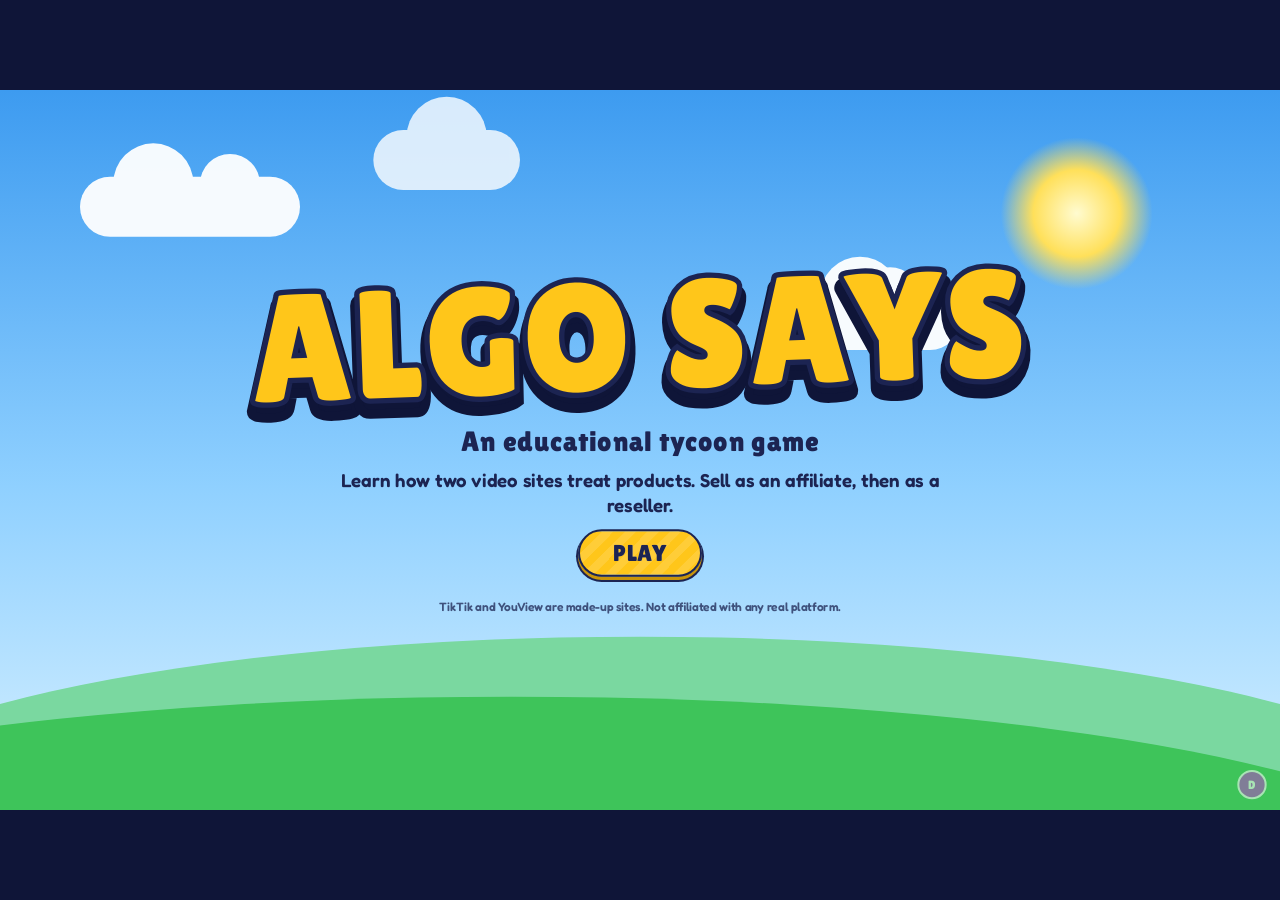
==== commit 4e3b0835: "Round 3: camera, street, property, furniture tray, phone, desktop PC, inventory, artist HUD" ====
--- a/index.html
+++ b/index.html
@@ -8,11 +8,14 @@
 <link rel="preconnect" href="https://fonts.gstatic.com" crossorigin>
 <link href="https://fonts.googleapis.com/css2?family=Fredoka:wght@500;600;700&family=Lilita+One&display=swap" rel="stylesheet">
 <link rel="stylesheet" href="css/style.css">
+<link rel="stylesheet" href="css/world.css">
+<link rel="stylesheet" href="css/ui2.css">
 </head>
 <body>
 <div id="stage">
   <div id="frame">
     <div id="room"></div>
+    <div id="pc"></div>
     <div id="hud"></div>
     <div id="algo"></div>
     <div id="phone"></div>
--- a/css/style.css
+++ b/css/style.css
@@ -38,8 +38,8 @@
 .card-h .x{margin-left:auto;width:1.55em;height:1.55em;border-radius:50%;border:3px solid #fff;background:var(--red);color:#fff;font:400 1.1em/1 var(--lil);cursor:pointer;display:grid;place-items:center;padding:0;box-shadow:0 3px 0 #a01c33}
 .card-h .x:active{transform:translateY(3px);box-shadow:none}
 .card-b{padding:.8em 1em;overflow:auto;flex:1;min-height:0}
-@keyframes pop{0%{transform:scale(.85);opacity:0}100%{transform:none;opacity:1}}
-@keyframes fadein{from{opacity:0}}
+@keyframes pop{0%{transform:scale(.9)}100%{transform:none}}
+@keyframes fadein{from{background:rgba(14,18,50,.2)}}
 .paper{background:var(--cream);color:var(--navy);border-radius:18px;padding:.7em .9em}
 .panel{background:rgba(255,255,255,.1);border:3px solid rgba(255,255,255,.25);border-radius:18px;padding:.6em .8em}
 .row{display:flex;gap:.6em;align-items:center;flex-wrap:wrap}.col{display:flex;flex-direction:column;gap:.5em}
@@ -57,28 +57,13 @@
 #toasts{left:50%;top:104px;width:760px;margin-left:-380px;inset:auto;display:flex;flex-direction:column;gap:8px;align-items:center;pointer-events:none!important;z-index:70}
 #toasts{position:absolute;left:50%;top:104px;right:auto;bottom:auto}
 .toast{background:var(--navy);color:#fff;border:3px solid var(--gold);border-radius:16px;padding:.25em 1em;font:600 .85em var(--body);box-shadow:0 5px 0 rgba(0,0,0,.25);animation:pop .2s;transition:opacity .4s,transform .4s}
-.toast.bad{border-color:var(--red)}.toast.out{opacity:0;transform:translateY(-10px)}
+.toast.bad{border-color:var(--red)}.toast.out{opacity:0;transform:translateY(-10px);visibility:hidden}
 .float{position:absolute;font:400 1.9em var(--lil);color:var(--gold);-webkit-text-stroke:5px var(--navy);paint-order:stroke fill;animation:floatup 1.4s ease-out forwards;pointer-events:none;white-space:nowrap;z-index:80}
 .float.red{color:var(--red)}.float.green{color:var(--green)}.float.teal{color:var(--teal)}
 @keyframes floatup{0%{transform:translateY(0) scale(.7);opacity:0}15%{opacity:1;transform:translateY(-10px) scale(1.15)}100%{transform:translateY(-90px) scale(1);opacity:0}}
 
 /* ---------- HUD ---------- */
-#hud .tl{position:absolute;left:24px;top:20px;display:flex;flex-direction:column;gap:8px}
-.pill{display:flex;align-items:center;gap:.45em;background:rgba(28,36,82,.9);border:3px solid #fff;border-radius:999px;padding:.12em .9em .12em .35em;font:400 1.05em var(--lil);color:#fff;min-width:150px}
-.pill .ic{width:1.7em;height:1.7em;border-radius:50%;display:grid;place-items:center;font-size:.85em;background:var(--gold);color:var(--navy)}
-.pill small{font:600 .6em var(--body);opacity:.8;margin-left:.2em}
-.pill.energy{min-width:260px}.ebar{flex:1;height:.55em;background:rgba(255,255,255,.2);border-radius:99px;overflow:hidden}.ebar i{display:block;height:100%;background:linear-gradient(90deg,var(--green),#9be85a);transition:width .3s}
-.pill.energy.low .ebar i{background:var(--red)}
-#hud .tc{position:absolute;left:50%;top:16px;transform:translateX(-50%);text-align:center;background:var(--navy);border:4px solid var(--gold);border-radius:22px;padding:.1em 1.1em .15em;color:#fff;min-width:230px;box-shadow:0 5px 0 rgba(0,0,0,.25)}
-#hud .tc .clk{font:400 1.7em/1.1 var(--lil);letter-spacing:.04em}#hud .tc .day{font:600 .7em var(--body);color:var(--gold)}
-#hud .tr{position:absolute;right:24px;top:20px;display:flex;gap:12px;align-items:flex-start}
-.rbtn{width:76px;height:76px;border-radius:50%;border:4px solid #fff;background:var(--blue);box-shadow:0 6px 0 #2456b8,0 6px 0 3px var(--navy);display:grid;place-items:center;font-size:36px;cursor:pointer;position:relative;color:#fff;padding:0}
-.rbtn:active{transform:translateY(4px);box-shadow:0 2px 0 #2456b8}.rbtn.o{background:#ee7a30;box-shadow:0 6px 0 #b04d12,0 6px 0 3px var(--navy)}.rbtn.g{background:#7d86b3;box-shadow:0 6px 0 #515a85,0 6px 0 3px var(--navy);width:56px;height:56px;font-size:24px}
-.rbtn .badge{right:-6px;top:-6px}
-#hud .tr .rbtn.sm{width:56px;height:56px;font-size:26px}
 .evbar{position:absolute;left:24px;bottom:24px}
-#hud .goal{position:absolute;left:24px;top:252px;max-width:430px;background:rgba(255,255,255,.82);border:4px solid var(--navy);border-radius:18px;padding:.3em .8em;font-size:.72em;box-shadow:0 4px 0 rgba(0,0,0,.18)}
-#hud .goal b{font-family:var(--lil);font-weight:400;color:var(--orange)}
 
 /* ---------- room ---------- */
 #room canvas{position:absolute;left:0;top:0;width:1920px;height:1080px}
@@ -94,18 +79,18 @@
 .stag.nudge{animation:bob 1s ease-in-out infinite}
 @keyframes bob{50%{transform:translate(-50%,-118%)}}
 .daynight{position:absolute;inset:0;background:#0b1240;opacity:0;pointer-events:none;transition:opacity 1.5s}
-#sleepfx{position:absolute;inset:0;background:#0b1240;color:#fff;display:grid;place-items:center;font:400 64px var(--lil);opacity:0;pointer-events:none;transition:opacity .5s;z-index:95;text-align:center}
-#sleepfx.on{opacity:1;pointer-events:auto}
+#sleepfx{position:absolute;inset:0;background:#0b1240;color:#fff;display:grid;place-items:center;font:400 64px var(--lil);opacity:0;visibility:hidden;pointer-events:none;transition:opacity .5s,visibility 0s .5s;z-index:95;text-align:center}
+#sleepfx.on{opacity:1;visibility:visible;pointer-events:auto;transition:opacity .5s}
 
 /* ---------- Mr. Algo bar ---------- */
 #algo .bar{position:absolute;left:12px;bottom:6px;display:flex;align-items:flex-end;gap:0;pointer-events:none}
 #algo .bar>*{pointer-events:auto}
 #algo .face{width:230px;height:230px;object-fit:contain;filter:drop-shadow(0 6px 0 rgba(0,0,0,.15));cursor:pointer;animation:idle 3s ease-in-out infinite}
 @keyframes idle{50%{transform:translateY(-6px)}}
-#algo .bubble{position:relative;margin:0 0 70px 6px;max-width:640px;min-width:300px;background:#fff;border:4px solid var(--navy);border-radius:22px;padding:.5em .9em;font-size:.82em;line-height:1.35;color:var(--navy);box-shadow:0 5px 0 rgba(0,0,0,.2);animation:pop .2s}
+#algo .bubble{pointer-events:none;position:relative;margin:0 0 70px 6px;max-width:640px;min-width:300px;background:#fff;border:4px solid var(--navy);border-radius:22px;padding:.5em .9em;font-size:.82em;line-height:1.35;color:var(--navy);box-shadow:0 5px 0 rgba(0,0,0,.2);animation:pop .2s}
 #algo .bubble::before{content:"";position:absolute;left:-18px;bottom:26px;border:10px solid transparent;border-right-color:var(--navy);border-left:0}
 #algo .bubble .nm{font:400 .8em var(--lil);color:var(--orange);display:block}
-#algo .bubble .next{display:block;text-align:right;font:400 .7em var(--lil);color:var(--blue);margin-top:.2em}
+#algo .bubble .brow{display:flex;justify-content:flex-end;gap:.4em;margin-top:.2em;pointer-events:none}#algo .bubble .brow .btn{pointer-events:auto;margin-bottom:4px}
 #spot{z-index:60;pointer-events:none!important}
 #spot .hole{position:absolute;border-radius:24px;box-shadow:0 0 0 3000px rgba(14,18,50,.62),0 0 0 6px var(--gold) inset;pointer-events:none;animation:glow 1.2s ease-in-out infinite}
 @keyframes glow{50%{box-shadow:0 0 0 3000px rgba(14,18,50,.62),0 0 0 10px var(--gold) inset}}
@@ -113,22 +98,7 @@
 @keyframes poke{50%{transform:translate(-10px,-14px)}}
 
 /* ---------- title ---------- */
-#title .tscreen{position:absolute;inset:0;background:radial-gradient(circle at 50% 45%,#3a7bf0 0,#26307a 60%,#1c2452 100%);display:grid;place-items:center;align-content:center;gap:24px;text-align:center;color:#fff;z-index:90}
-#title .tscreen img.logo{max-width:900px;max-height:380px;animation:idle 2.5s ease-in-out infinite}
-#title .tscreen h1{font:400 150px var(--lil);margin:0;color:var(--gold);-webkit-text-stroke:10px var(--navy);paint-order:stroke fill;letter-spacing:.03em}
-#title .tscreen p{margin:0;max-width:900px;font-size:30px}
-
-/* ---------- phone ---------- */
-#phone .ph{position:absolute;right:0;top:100px;bottom:24px;width:600px;background:var(--navy);border-left:6px solid var(--gold);border-radius:34px 0 0 34px;transform:translateX(104%);transition:transform .28s cubic-bezier(.3,1.2,.5,1);display:flex;flex-direction:column;color:#fff;box-shadow:-10px 0 0 rgba(0,0,0,.18);z-index:40}
-#phone .ph.open{transform:none}
-#phone .peek{position:absolute;right:0;top:420px;width:50px;height:150px;background:var(--gold);border:4px solid var(--navy);border-right:0;border-radius:20px 0 0 20px;display:grid;place-items:center;font-size:30px;cursor:pointer;color:var(--navy);z-index:39;box-shadow:0 5px 0 rgba(0,0,0,.2)}
-.ph-tabs{display:flex;gap:.3em;padding:.6em .6em .3em;flex:none;flex-wrap:wrap}
-.ph-body{flex:1;overflow:auto;padding:.4em .7em .8em;display:flex;flex-direction:column;gap:.5em}
-.ph-top{display:flex;align-items:center;padding:.4em .8em 0;font:400 1.1em var(--lil)}.ph-top .x{margin-left:auto}
-.msg{background:#fff;color:var(--navy);border-radius:16px;border-left:10px solid var(--blue);padding:.35em .7em;font-size:.78em;line-height:1.3;position:relative}
-.msg.ask{border-left-color:var(--teal)}.msg.news{border-left-color:var(--orange)}.msg.result{border-left-color:var(--gold)}.msg.sleep{border-left-color:var(--purple);background:#f4ebff;white-space:pre-line}
-.msg b{font-family:var(--lil);font-weight:400;display:block;font-size:1.05em}.msg.unread::after{content:"";position:absolute;right:10px;top:10px;width:.7em;height:.7em;border-radius:50%;background:var(--red)}
-.msg .when{font-size:.75em;color:var(--mute)}
+
 .feed-card{background:#fff;color:var(--navy);border-radius:16px;padding:.4em .7em;font-size:.76em;display:flex;gap:.6em;align-items:center}
 .feed-card img.ic{width:2.6em;height:2.6em;object-fit:contain;flex:none}
 .feed-card .meta{font-size:.82em;color:var(--mute);display:flex;flex-wrap:wrap;gap:.2em .7em;margin-top:.1em}
@@ -137,13 +107,6 @@
 .style-tag{background:#efe8ff;color:#4a2a8c;border-radius:999px;padding:0 .6em;font:400 .85em var(--lil)}
 .kv{display:flex;justify-content:space-between;gap:.6em;padding:.15em 0;border-bottom:2px dashed rgba(28,36,82,.15)}
 
-/* ---------- PC browser ---------- */
-.pcwin{width:1560px;height:900px}
-.pcwin .card-b{padding:0;display:flex;flex-direction:column;overflow:hidden}
-.btabs{display:flex;gap:.3em;background:#141b45;padding:.4em .6em 0;flex:none;flex-wrap:wrap}
-.btab{border:0;border-radius:14px 14px 0 0;padding:.25em 1em;font:400 .85em var(--lil);background:#2c3a82;color:#cfd6ff;cursor:pointer;position:relative}
-.btab.sel{background:var(--cream);color:var(--navy)}.btab .badge{right:-6px;top:-8px}
-.bview{flex:1;overflow:auto;background:var(--cream);color:var(--navy);position:relative}
 .site{padding:.6em 1em 1em;min-height:100%}
 .site-h{display:flex;align-items:center;gap:.8em;padding:.4em 1em;border-radius:16px;color:#fff;margin-bottom:.6em}
 .site-h .logo{font:400 1.9em var(--lil);letter-spacing:.03em;-webkit-text-stroke:3px rgba(0,0,0,.3);paint-order:stroke fill}
@@ -181,7 +144,7 @@
 .stu-foot{flex:none;display:flex;justify-content:space-between;align-items:center;padding:.4em 1em;background:var(--navy);gap:1em}
 .board{flex:1;padding:.7em 1em;overflow:auto;display:flex;flex-direction:column;gap:.7em}
 .slots{display:grid;gap:.7em}
-.bslot{background:rgba(255,255,255,.1);border:4px dashed rgba(255,255,255,.45);border-radius:20px;min-height:230px;display:flex;flex-direction:column;align-items:center;padding:.4em;gap:.2em;position:relative;text-align:center}
+.bslot{background:rgba(255,255,255,.1);border:4px dashed rgba(255,255,255,.45);border-radius:20px;height:318px;overflow:hidden;flex:none;display:flex;flex-direction:column;align-items:center;padding:.4em;gap:.2em;position:relative;text-align:center}
 .bslot.over{border-color:var(--gold);background:rgba(255,198,26,.2)}.bslot.sel{border-color:var(--gold);border-style:solid}
 .bslot h4{margin:0;font:400 1em var(--lil)}.bslot .hint{font-size:.6em;opacity:.85;line-height:1.2}
 .bslot .got{width:100%;flex:1;border-radius:12px;overflow:hidden;position:relative;background:#000;aspect-ratio:9/12}
@@ -249,8 +212,6 @@
 .says .txt{font:400 1.7em/1.2 var(--lil);color:#fff}.says .why{font:600 .6em var(--body);opacity:.85;margin-top:.5em}
 
 /* ---------- playbook ---------- */
-.pb{background:#fff;color:var(--navy);border-radius:16px;border:4px solid var(--navy);padding:.4em .7em;font-size:.8em;position:relative}
-.pb.old{border-color:var(--orange);background:#fff1e2}.pb b{font:400 1.1em var(--lil)}.pb .ev{font-size:.82em;color:var(--mute);margin-top:.2em}
 
 /* ---------- dev panel ---------- */
 #dev .dp{position:absolute;left:24px;top:110px;width:520px;max-height:880px;overflow:auto;background:rgba(14,18,50,.96);border:4px solid var(--purple);border-radius:18px;color:#fff;padding:.5em .8em;font-size:.62em;z-index:99}
@@ -265,3 +226,15 @@
 /* small screens (landscape phones): a little larger text */
 html.small #frame{font-size:30px}
 html.small .card{max-height:1040px}
+.timeline{position:relative}
+.playhead{position:absolute;top:0;bottom:0;width:5px;margin-left:-2px;background:var(--red);box-shadow:0 0 0 2px #fff;z-index:6;pointer-events:none;border-radius:3px}
+/* walking, floor clicks, move furniture */
+#room svg rect.floorhit{fill:transparent;pointer-events:all;cursor:pointer}
+.stag.near{background:var(--gold);transform:translate(-50%,-110%) scale(1.08)}
+#room .movebtn{position:absolute;right:120px;bottom:28px;z-index:3}
+#room .movebar{position:absolute;left:50%;bottom:28px;transform:translateX(-50%);display:flex;gap:12px;align-items:center;background:var(--navy);color:#fff;border:4px solid var(--gold);border-radius:22px;padding:.35em .9em;font:600 .72em var(--body);z-index:3}
+#room.editing svg polygon{stroke:rgba(47,217,207,.7)}
+#room .movebtn.sel{filter:brightness(1.15);outline:4px solid var(--gold)}
+.startrow{display:flex;gap:28px;justify-content:center;flex-wrap:wrap}
+.startcard{background:#fff;color:var(--navy);border:5px solid var(--gold);border-radius:26px;padding:.6em 1em 1em;width:420px;text-align:center;box-shadow:0 6px 0 rgba(0,0,0,.25)}
+.startcard h3{font:400 1.5em var(--lil);margin:.2em 0}.startcard p{font-size:.8em;min-height:4.2em}
--- a/css/world.css
+++ b/css/world.css
@@ -0,0 +1,13 @@
+/* WORLD (builder A): sky behind the floating diorama, the camera-moved tag layer, the touch joystick, the furniture tray. */
+#room{background:linear-gradient(180deg,#4fc3f7 0%,#b3e5fc 100%)}
+#room .tags{position:absolute;left:0;top:0;width:0;height:0;pointer-events:none;transform-origin:0 0}
+/* decor has no tag and takes no clicks, except while moving furniture */
+#room svg polygon.deco{pointer-events:none}
+#room.editing svg polygon.deco{pointer-events:all}
+/* move furniture: bar and tray sit above the bottom row so they never cover the inventory bar */
+#room .movebar{bottom:140px}
+#room .movetray{position:absolute;left:50%;bottom:210px;transform:translateX(-50%);display:flex;gap:10px;align-items:center;flex-wrap:wrap;justify-content:center;max-width:1200px;background:rgba(28,36,82,.92);border:4px solid var(--teal);border-radius:22px;padding:.4em .9em .1em;color:#fff;z-index:3;font:600 .72em var(--body)}
+#room .movetray .tt{font:400 1.1em var(--lil);color:var(--gold)}
+/* virtual joystick (touch devices) */
+#room .joy{position:absolute;left:60px;bottom:230px;width:210px;height:210px;border-radius:50%;background:rgba(255,255,255,.28);border:5px solid rgba(28,36,82,.55);touch-action:none;z-index:4;pointer-events:auto}
+#room .joy .knob{position:absolute;left:50%;top:50%;width:92px;height:92px;margin:-46px 0 0 -46px;border-radius:50%;background:var(--gold);border:5px solid var(--navy);box-shadow:0 5px 0 rgba(0,0,0,.25)}
--- a/css/ui2.css
+++ b/css/ui2.css
@@ -0,0 +1,279 @@
+/* Algo Says prototype, round 3 screens (Builder B): HUD, phone, desk PC, inventory and bag, title screen.
+   Loads after style.css. Sizes are px at 1920x1080. Palette and fonts come from style.css (navy, gold, teal, orange; Lilita One, Fredoka). */
+#pc{inset:0;pointer-events:none}
+#pc>*{pointer-events:auto}
+.ico{display:inline-grid;place-items:center;line-height:1}
+.ico.img img{width:100%;height:100%;object-fit:contain;display:block;pointer-events:none}
+.tag.orange{background:var(--orange)}.tag.blue{background:var(--blue)}
+.nb{position:absolute;right:-6px;top:-6px;min-width:28px;height:28px;padding:0 6px;border-radius:99px;background:var(--red);border:3px solid #fff;color:#fff;font:400 16px/22px var(--lil);text-align:center;pointer-events:none;z-index:3}
+
+/* ================= HUD ================= */
+#hud .tl{position:absolute;left:12px;top:22px;display:flex;align-items:center}
+#hud .tr{position:absolute;right:20px;top:20px;display:flex;align-items:center;gap:14px}
+.hp{position:relative;height:64px;display:flex;align-items:center;margin-left:40px;padding:0 26px 0 44px;min-width:190px;flex:none}
+.hp::before{content:"";position:absolute;inset:0;border-radius:999px;background:linear-gradient(#ffd45a 0,#ffae2e 45%,#ff7a1a 100%);border:5px solid #2b8fe8;
+ box-shadow:0 5px 0 #1b5fb0,inset 0 3px 0 rgba(255,255,255,.6),inset 0 -5px 0 rgba(190,70,0,.35);z-index:0}
+#hud.pillart .hp::before{background:none;border:solid transparent;border-width:0 32px;border-radius:0;box-shadow:none;border-image:url(../img/v/ui_pill.png) 0 100 0 100 fill/0 32px 0 32px stretch;filter:drop-shadow(0 4px 0 rgba(20,60,130,.45))}
+.hp-badge{position:absolute;left:-30px;top:50%;width:78px;height:78px;margin-top:-39px;border-radius:50%;z-index:2;display:grid;place-items:center;
+ background:radial-gradient(circle at 40% 30%,#fff 0,#e6f2ff 70%,#cfe5ff);border:5px solid #2b8fe8;box-shadow:0 5px 0 #1b5fb0}
+.hp-badge .ico{width:50px;height:50px;font-size:34px}
+.hp-body{position:relative;z-index:1;display:flex;align-items:baseline;gap:8px;font:400 32px/1 var(--lil);color:#fff;-webkit-text-stroke:7px #9a4a00;paint-order:stroke fill;white-space:nowrap}
+.hp-body b{font-weight:400}.hp-body small{font:400 18px var(--lil);-webkit-text-stroke:4px #9a4a00;margin-right:10px}
+.hp.cash{min-width:230px}.hp.fol{min-width:330px}.hp.trust{min-width:190px}
+.hp.energy{min-width:250px}.hp.energy .hp-body{align-items:center;gap:12px}
+.hp .ebar{width:128px;height:22px;border-radius:99px;background:rgba(80,30,0,.5);border:3px solid #7a3600;overflow:hidden;-webkit-text-stroke:0}
+.hp .ebar i{display:block;height:100%;background:linear-gradient(#b8f56a,#3ec45a);transition:width .3s}
+.hp.energy.low .ebar i{background:linear-gradient(#ff8a8a,#e8344f)}
+.hp.day,.hp.clock{min-width:170px}
+.hr{position:relative;width:74px;height:74px;border-radius:50%;border:5px solid #2b8fe8;cursor:pointer;padding:0;display:grid;place-items:center;
+ background:radial-gradient(circle at 40% 30%,#ffd45a,#ff8a1f 80%);box-shadow:0 5px 0 #1b5fb0,inset 0 3px 0 rgba(255,255,255,.55)}
+.hr .ico{width:46px;height:46px;font-size:34px}
+.hr:active,.hb:active .hb-i{transform:translateY(4px);box-shadow:0 1px 0 #1b5fb0}
+.hr.bell .nb{right:-8px;top:-10px}
+#hud .hrail{position:absolute;right:16px;top:136px;display:flex;flex-direction:column;gap:20px;align-items:center}
+.hb{background:none;border:0;padding:0;cursor:pointer;display:flex;flex-direction:column;align-items:center;gap:4px}
+.hb-i{position:relative;width:104px;height:104px;border-radius:50%;border:6px solid #2b8fe8;display:grid;place-items:center;
+ background:radial-gradient(circle at 40% 30%,#ffd45a,#ff8a1f 85%);box-shadow:0 6px 0 #1b5fb0,inset 0 4px 0 rgba(255,255,255,.55);transition:transform .08s}
+.hb-i .ico{width:68px;height:68px;font-size:50px}
+.hb-i .nb{right:-8px;top:-8px}
+.hb-l{font:400 26px var(--lil);color:#fff;-webkit-text-stroke:6px #1c2452;paint-order:stroke fill}
+.hud-menu{position:absolute;right:0;top:86px;width:340px;background:#fff;border:5px solid var(--navy);border-radius:22px;padding:10px;box-shadow:0 8px 0 rgba(0,0,0,.25);z-index:30;display:flex;flex-direction:column;gap:6px}
+.hud-menu .mh{font:400 26px var(--lil);color:var(--navy);padding:2px 8px}
+.mrow{display:flex;justify-content:space-between;align-items:center;border:0;border-radius:14px;background:#eef1fb;padding:8px 14px;font:600 22px var(--body);color:var(--navy);cursor:pointer}
+.mrow b{font:400 22px var(--lil);color:var(--blue)}.mrow.danger{color:var(--red)}
+.mrow:hover{background:#dfe7ff}
+.mconf{background:#ffe9ec;border-radius:14px;padding:10px 14px;font:600 20px var(--body);color:var(--navy)}
+.goalb{position:absolute;left:24px;top:116px;width:430px;min-height:118px;padding:50px 38px 36px;pointer-events:none}
+.goalb::before{content:"";position:absolute;inset:0;z-index:0;border:solid transparent;border-width:48px 38px 38px;border-image:url(../img/v/ui_board.png) 120 90 100 90 fill/48px 38px 38px 38px stretch;filter:drop-shadow(0 5px 0 rgba(0,0,0,.2))}
+.goalb.css::before{border:5px solid #f0a010;border-image:none;border-radius:26px;background:#fff1d6;box-shadow:0 5px 0 rgba(0,0,0,.2)}
+.goalb.css::after{content:"";position:absolute;left:50%;top:-14px;width:96px;height:28px;margin-left:-48px;border-radius:12px 12px 6px 6px;background:#9b5de5;border:4px solid #4a2a8c;z-index:1}
+.goalb .goal{position:relative;z-index:1;font:600 22px/1.3 var(--body);color:var(--navy)}
+.goalb .goal b{font-family:var(--lil);font-weight:400;color:#e8601a}
+#frame.pc-open .goalb{display:none}
+
+/* ================= inventory bar and bag ================= */
+.invbar{position:absolute;left:50%;bottom:14px;transform:translateX(-50%);display:flex;gap:8px;padding:8px 10px;background:rgba(28,36,82,.9);border:4px solid var(--gold);border-radius:24px;cursor:pointer;box-shadow:0 5px 0 rgba(0,0,0,.25)}
+.is{display:flex;align-items:center;gap:10px;min-width:200px;padding:5px 16px 5px 8px;border-radius:16px;background:rgba(255,255,255,.08);color:#fff;opacity:.65}
+.is.on{opacity:1;background:rgba(255,198,26,.2)}
+.is .ii{width:44px;height:44px;font-size:32px}
+.is .it{display:flex;flex-direction:column;line-height:1.1}.is .it small{font:600 14px var(--body);color:#aeb7ee}.is .it b{font:400 20px var(--lil)}
+.is .nos{display:flex;gap:6px}.is .no{background:var(--gold);color:var(--navy);border-radius:99px;padding:0 10px;font:400 18px var(--lil)}
+#room.editing ~ #hud .invbar,#frame.pc-open .invbar{display:none}
+.bagwin{width:1100px;height:780px}
+.bagtabs{display:flex;gap:10px;margin-bottom:12px;flex-wrap:wrap}
+.bagbody{display:flex;flex-direction:column;gap:8px}
+.stockgrid{display:grid;grid-template-columns:2.2fr 1fr 1fr 1fr 1.7fr;gap:8px 12px;align-items:center;background:#fff;border-radius:18px;padding:12px 16px;color:var(--navy)}
+.stockgrid .sh{font:400 .8em var(--lil);color:var(--mute);text-align:center}.stockgrid .sh:first-child{text-align:left}
+.stockgrid .sp{display:flex;align-items:center;gap:10px}.stockgrid .sp img{width:46px;height:46px;object-fit:contain}
+.stockgrid .sc{text-align:center;font-weight:700}.stockgrid .sc.zero{color:#b4bbd8}
+.ordrow .ii{width:54px;height:54px;font-size:40px}
+.tile .ico.big{width:100px;height:100px;font-size:70px}
+.tile.prop.owned{opacity:.8}
+
+/* ================= phone ================= */
+#phone .phone{position:absolute;right:136px;bottom:-980px;width:440px;height:880px;z-index:40;visibility:hidden;transition:bottom .4s cubic-bezier(.25,1.12,.4,1),visibility 0s .42s}
+#phone .phone.open{bottom:18px;visibility:visible;transition:bottom .4s cubic-bezier(.25,1.12,.4,1)}
+.ph-body{position:absolute;inset:0;border-radius:74px;padding:16px;background:linear-gradient(150deg,#59629f,#262d6b 45%,#141a47);border:5px solid #0b0f2c;
+ box-shadow:0 18px 0 rgba(0,0,0,.22),inset 0 0 0 3px rgba(255,255,255,.16)}
+.ph-body::before{content:"";position:absolute;left:-10px;top:150px;width:7px;height:64px;border-radius:4px 0 0 4px;background:#0b0f2c;box-shadow:0 88px 0 #0b0f2c}
+.ph-body::after{content:"";position:absolute;right:-10px;top:210px;width:7px;height:100px;border-radius:0 4px 4px 0;background:#0b0f2c}
+.ph-screen{position:relative;height:100%;border-radius:58px;overflow:hidden;display:flex;flex-direction:column;font-size:22px;font-weight:600;color:var(--navy);background:#fff}
+.ph-screen.home{background:radial-gradient(circle at 18% 12%,#ffd24d 0,rgba(255,210,77,0) 34%),radial-gradient(circle at 88% 78%,#2fd9cf 0,rgba(47,217,207,0) 42%),linear-gradient(165deg,#3a7bf0,#7a4ae0 62%,#b744c9)}
+.ph-notch{position:absolute;top:12px;left:50%;margin-left:-62px;width:124px;height:34px;border-radius:99px;background:#05071c;z-index:6}
+.ph-notch::after{content:"";position:absolute;right:16px;top:9px;width:16px;height:16px;border-radius:50%;background:radial-gradient(circle,#3a4a9a 0,#0c1038 70%)}
+.ph-status{position:relative;z-index:5;height:64px;flex:none;display:flex;align-items:flex-end;justify-content:space-between;padding:0 42px 8px;font:400 22px var(--lil);color:#fff}
+.ph-screen[data-tone=dark] .ph-status{color:var(--navy)}
+.ph-status .sys{display:flex;align-items:center;gap:10px}
+.ph-status .sig{display:flex;align-items:flex-end;gap:3px;height:18px}.ph-status .sig i{width:5px;border-radius:2px;background:currentColor}
+.ph-status .sig i:nth-child(1){height:6px}.ph-status .sig i:nth-child(2){height:10px}.ph-status .sig i:nth-child(3){height:14px}.ph-status .sig i:nth-child(4){height:18px}
+.ph-status .bat{position:relative;width:36px;height:18px;border:3px solid currentColor;border-radius:6px;padding:2px}
+.ph-status .bat::after{content:"";position:absolute;right:-7px;top:3px;width:4px;height:8px;border-radius:0 3px 3px 0;background:currentColor}
+.ph-status .bat i{display:block;height:100%;width:78%;border-radius:2px;background:currentColor}
+.ph-app{flex:1;min-height:0;display:flex;flex-direction:column;background:#f2f4fb;position:relative}
+.ph-screen.home .ph-app{background:none}
+.ph-head{flex:none;display:flex;align-items:center;gap:10px;padding:4px 18px 12px}
+.ph-head .back{width:42px;height:42px;border:0;border-radius:50%;background:rgba(255,255,255,.28);color:inherit;font:400 36px/1 var(--lil);cursor:pointer;padding:0 0 5px;flex:none}
+.ph-screen[data-tone=dark] .ph-head .back{background:rgba(28,36,82,.1)}
+.ph-head .ttl{flex:1;font:400 32px/1 var(--lil)}
+.ph-head .ttl.brand{font-size:38px;letter-spacing:.03em;-webkit-text-stroke:5px rgba(0,0,0,.25);paint-order:stroke fill}
+.ph-head .ttl small{display:block;font:600 15px var(--body);opacity:.9;-webkit-text-stroke:0;margin-top:3px}
+.ph-head .act{border:0;border-radius:99px;background:var(--blue);color:#fff;font:400 17px var(--lil);padding:5px 14px;cursor:pointer}
+.ph-tabs{flex:none;display:flex;gap:8px;padding:8px 14px;background:#fff;border-bottom:3px solid #e1e6f6}
+.ph-tabs .seg{flex:1;border:0;padding:6px;border-radius:99px;background:#eef1fb;font:600 17px var(--body);color:#6a73a0;cursor:pointer}
+.ph-tabs .seg.on{background:var(--navy);color:#fff}
+.ph-scroll{flex:1;min-height:0;overflow:auto;padding:12px;display:flex;flex-direction:column;gap:10px;scrollbar-width:none}
+.ph-scroll::-webkit-scrollbar{display:none}
+.ph-scroll.tt-bg{background:#10132e}.ph-scroll.yt-bg{background:#f2f4fb}
+.ph-homebar{flex:none;height:46px;display:grid;place-items:center;cursor:pointer;background:#f2f4fb}
+.ph-homebar i{width:150px;height:7px;border-radius:99px;background:var(--navy);opacity:.7}
+.ph-screen.home .ph-homebar{background:none}.ph-screen.home .ph-homebar i,.ph-screen.darkapp .ph-homebar i{background:#fff;opacity:.85}
+.ph-screen.darkapp .ph-homebar{background:#10132e}
+/* home */
+.ph-widget{margin:10px 26px 4px;color:#fff}
+.ph-widget .t{font:400 88px/1 var(--lil);-webkit-text-stroke:9px rgba(28,36,82,.5);paint-order:stroke fill}
+.ph-widget .d{font:400 28px var(--lil);-webkit-text-stroke:6px rgba(28,36,82,.5);paint-order:stroke fill}
+.ph-grid{display:grid;grid-template-columns:repeat(4,1fr);gap:22px 6px;padding:20px 14px 10px}
+.ph-ico{background:none;border:0;display:flex;flex-direction:column;align-items:center;gap:7px;cursor:pointer;padding:0}
+.ph-ico:active .itile{transform:scale(.92)}
+.itile{position:relative;width:78px;height:78px;border-radius:24px;display:grid;place-items:center;border:4px solid rgba(255,255,255,.92);box-shadow:0 6px 0 rgba(0,0,0,.25);font-size:42px;color:#fff;transition:transform .08s}
+.itile .ico{width:50px;height:50px;font-size:40px}.itile .em{font-size:42px;line-height:1}
+.itile .nb{right:-12px;top:-12px}
+.ph-ico .lb{font:400 17px var(--lil);color:#fff;-webkit-text-stroke:5px rgba(28,36,82,.6);paint-order:stroke fill}
+.ph-foot{margin-top:auto;padding:10px 26px 14px;color:#fff;font:600 15px var(--body);opacity:.85;text-align:center}
+/* app parts */
+.p-empty{text-align:center;color:#6a73a0;padding:34px 14px;font-size:18px}
+.tt-bg .p-empty{color:#aeb7ee}
+.p-sec{font:400 19px var(--lil);color:#6a73a0;padding:6px 4px 0}
+.p-card{display:flex;gap:10px;align-items:center;background:#fff;border-radius:18px;padding:10px 12px;font-size:18px;box-shadow:0 3px 0 rgba(28,36,82,.08)}
+.p-card.click{cursor:pointer}
+.p-card img.ic{width:50px;height:50px;object-fit:contain;flex:none}
+.p-card b{font:400 20px var(--lil)}
+.p-card .btn{margin-bottom:4px;font-size:18px}
+.p-card .sub,.p-led small{font-size:14px;color:#6a73a0;font-weight:600}
+.p-col{display:flex;flex-direction:column;gap:10px}
+.p-chip{display:inline-block;border-radius:99px;padding:1px 10px;font:400 14px/1.4 var(--lil);color:#fff;background:var(--blue);white-space:nowrap;vertical-align:.1em}
+.p-chip.orange{background:var(--orange)}.p-chip.green{background:var(--green)}.p-chip.teal{background:var(--teal);color:var(--navy)}.p-chip.grey{background:#8890b8}.p-chip.blue{background:var(--blue)}
+.p-msg{display:flex;gap:12px;align-items:center;background:#fff;border-radius:18px;padding:10px 14px 10px 10px;cursor:pointer;position:relative;box-shadow:0 3px 0 rgba(28,36,82,.08)}
+.p-msg .av{width:50px;height:50px;border-radius:50%;display:grid;place-items:center;font-size:26px;flex:none}
+.p-msg .top{display:flex;justify-content:space-between;gap:6px;align-items:baseline}.p-msg .top b{font:400 19px var(--lil)}
+.p-msg .when{font-size:14px;color:#6a73a0}.p-msg .ttl{font-size:17px;font-weight:700}
+.p-msg .pre{font-size:15px;color:#6a73a0;max-width:270px;white-space:nowrap;overflow:hidden;text-overflow:ellipsis}
+.p-msg.unread{background:#eaf3ff}.p-msg.unread .ttl{color:var(--blue)}
+.p-msg.unread::after{content:"";position:absolute;right:12px;bottom:12px;width:14px;height:14px;border-radius:50%;background:var(--blue)}
+.p-time{text-align:center;font-size:14px;color:#6a73a0}
+.p-bub{background:#fff;border-radius:24px 24px 24px 6px;padding:14px 16px;font-size:18px;line-height:1.4;box-shadow:0 3px 0 rgba(28,36,82,.08);display:flex;flex-direction:column;gap:6px;align-items:flex-start}
+.p-bub b{font:400 23px/1.1 var(--lil)}.p-bub .txt{white-space:pre-line}
+.p-wallet{border-radius:26px;padding:16px 20px;color:#fff;background:linear-gradient(145deg,#7a4ae0,#3a7bf0);box-shadow:0 5px 0 rgba(28,36,82,.2)}
+.p-wallet .lab{font:600 16px var(--body);opacity:.85}.p-wallet .amt{font:400 56px/1.05 var(--lil);-webkit-text-stroke:6px rgba(28,36,82,.35);paint-order:stroke fill}
+.p-wallet .sub{font-size:15px;opacity:.9;font-weight:600}
+.p-card.rent.due{outline:4px solid var(--red)}
+.p-led{display:flex;gap:8px;align-items:center;background:#fff;border-radius:14px;padding:8px 14px;font-size:17px}
+.p-led small{display:block}.p-led.in b{color:#26923b}.p-led.out b{color:var(--red)}.p-led b{font:400 19px var(--lil)}
+.p-cal{display:flex;gap:10px;align-items:center;background:#fff;border-radius:16px;padding:8px 12px;font-size:17px}
+.p-cal .tm{font:400 18px var(--lil);background:var(--navy);color:#fff;border-radius:10px;padding:2px 8px;min-width:68px;text-align:center}
+.p-cal .em{font-size:28px}.p-cal b{font:400 19px var(--lil)}.p-cal.past{opacity:.5}.p-cal .ok{color:#26923b;font-size:24px}
+.p-pb{background:#fff;border-radius:18px;padding:12px 14px;border-left:10px solid var(--teal);font-size:17px;cursor:pointer;box-shadow:0 3px 0 rgba(28,36,82,.08)}
+.p-pb.old{border-left-color:var(--orange);background:#fff3e6}.p-pb b{font:400 21px var(--lil)}.p-pb .txt{margin-top:4px}.p-pb .ev{font-size:14px;color:#6a73a0;margin-top:6px}
+/* feed apps */
+.p-tt{background:linear-gradient(160deg,#1c2260,#2a1b5e);border-radius:24px;padding:10px;color:#fff;display:flex;flex-direction:column;gap:6px}
+.p-tt .vid{position:relative;height:200px;border-radius:18px;background:radial-gradient(circle at 50% 40%,rgba(47,217,207,.5),rgba(232,52,79,.3) 70%),#0d1038;display:grid;place-items:center;overflow:hidden}
+.p-tt .vid img{width:128px;height:128px;object-fit:contain;filter:drop-shadow(0 8px 0 rgba(0,0,0,.3))}
+.p-tt .vid .big{font-size:80px}
+.p-tt .chipx{position:absolute;left:10px;top:10px;background:var(--teal);color:var(--navy);border-radius:99px;padding:1px 12px;font:400 15px var(--lil)}
+.p-tt .views{position:absolute;right:12px;bottom:8px;font:400 18px var(--lil)}
+.p-tt .cap b{font:400 23px var(--lil)}.p-tt .by{display:block;font-size:15px;opacity:.8}
+.p-tt .txt{font-size:16px}.p-tt .stats{display:flex;gap:14px;font-size:15px;opacity:.9}
+.p-tt .cm{background:rgba(255,255,255,.14);border-radius:14px;padding:6px 10px;font-size:15px;font-style:italic}
+.tt-bg .p-card{background:#1c2260;color:#fff}.tt-bg .p-card .sub{color:#aeb7ee}
+.p-yt{background:#fff;border-radius:18px;overflow:hidden;box-shadow:0 3px 0 rgba(28,36,82,.1)}
+.p-yt .thumb{position:relative;height:186px;background:linear-gradient(135deg,#ffe0c2,#bcd3ff);display:grid;place-items:center}
+.p-yt .thumb img{width:118px;height:118px;object-fit:contain;filter:drop-shadow(0 6px 0 rgba(0,0,0,.2))}.p-yt .thumb .big{font-size:76px}
+.p-yt .len{position:absolute;right:8px;bottom:8px;background:rgba(0,0,0,.82);color:#fff;border-radius:6px;padding:0 7px;font-size:14px}
+.p-yt .meta{display:flex;gap:10px;padding:10px 12px}
+.p-yt .meta .av{width:42px;height:42px;border-radius:50%;background:var(--orange);color:#fff;display:grid;place-items:center;font:400 21px var(--lil);flex:none}
+.p-yt .meta b{display:block;font-size:18px;line-height:1.2}.p-yt .sub{font-size:14px;color:#6a73a0}.p-yt .cm{font-size:14px;font-style:italic;margin-top:3px}
+
+/* ================= desk PC ================= */
+.pcback{place-items:start center;padding:92px 110px 0 250px}
+.pcmon{background:none;border:0;box-shadow:none;max-width:none;max-height:none;overflow:visible;animation:none}
+.pcmon>.card-h{display:none}.pcmon .card-b{padding:0;overflow:visible}
+.monitor{width:1540px;display:flex;flex-direction:column;align-items:center}
+.bezel{width:1540px;background:linear-gradient(#f4f6ff,#cdd6f0);border:6px solid var(--navy);border-radius:36px;padding:22px 22px 0;box-shadow:0 12px 0 rgba(0,0,0,.28)}
+.scr{position:relative;width:100%;height:780px;border-radius:14px;overflow:hidden;border:6px solid var(--navy);background:#58b6ff}
+.wall{position:absolute;inset:0}.wall svg{width:100%;height:100%;display:block}
+.chin{height:58px;display:flex;align-items:center;gap:14px;padding:0 20px}
+.chin .badge-a{width:36px;height:36px;border-radius:50%;background:var(--navy);color:var(--gold);font:400 24px/36px var(--lil);text-align:center}
+.chin .brand{font:400 22px var(--lil);color:var(--navy);letter-spacing:.12em}
+.chin .led{width:12px;height:12px;border-radius:50%;background:var(--green);box-shadow:0 0 8px var(--green)}
+.chin .power{width:38px;height:38px;border-radius:50%;border:3px solid var(--navy);background:#fff;color:var(--red);font:400 20px/1 var(--lil);cursor:pointer;padding:0}
+.chin .power:hover{background:#ffe0e4}
+.neck{width:150px;height:30px;background:linear-gradient(90deg,#aeb9dc,#e4e9fa,#aeb9dc);border-left:5px solid var(--navy);border-right:5px solid var(--navy)}
+.foot{width:380px;height:22px;border-radius:14px 14px 0 0;background:linear-gradient(#cdd6f0,#9fabd2);border:5px solid var(--navy);border-bottom:0}
+.icons{position:absolute;left:10px;top:10px;bottom:66px;display:flex;flex-direction:column;flex-wrap:wrap;align-content:flex-start;gap:2px}
+.dico{width:116px;display:flex;flex-direction:column;align-items:center;gap:4px;background:none;border:0;cursor:pointer;padding:4px 2px;border-radius:14px}
+.dico:hover{background:rgba(255,255,255,.35)}
+.dico .itile{width:58px;height:58px;font-size:32px;border-radius:18px;border-color:var(--navy);box-shadow:0 4px 0 rgba(0,0,0,.25)}
+.dico .lb{font:400 17px/1 var(--lil);color:#fff;-webkit-text-stroke:5px var(--navy);paint-order:stroke fill;text-align:center}
+.wins{position:absolute;left:0;top:0;right:0;bottom:56px;pointer-events:none}
+.win{position:absolute;pointer-events:auto;display:flex;flex-direction:column;background:#fff;border:4px solid var(--navy);border-radius:16px;overflow:hidden;box-shadow:0 10px 0 rgba(0,0,0,.22)}
+.win.max{left:0;top:0;right:0;bottom:0;border-radius:0;border-width:0}
+.win.min{display:none}
+.wbar{height:48px;flex:none;display:flex;align-items:center;gap:8px;padding:0 10px 0 6px;color:#fff;font:400 22px var(--lil);text-shadow:0 2px 0 rgba(0,0,0,.3)}
+.win:not(.active) .wbar{filter:saturate(.45) brightness(.92)}
+.wbar .tt{display:flex;align-items:center;gap:10px;height:100%;padding-left:8px;cursor:grab;overflow:hidden;white-space:nowrap;touch-action:none}
+.wbar .we{font-size:24px}.wbar .wt{overflow:hidden;text-overflow:ellipsis}
+.wb{width:34px;height:34px;border-radius:50%;border:3px solid #fff;color:#fff;font:400 20px/1 var(--lil);cursor:pointer;display:grid;place-items:center;padding:0;text-shadow:none;flex:none}
+.wb.mn{background:var(--gold);color:var(--navy)}.wb.mx{background:var(--green)}.wb.cl{background:var(--red)}
+.wb:hover{filter:brightness(1.15)}
+.wbody{flex:1;min-height:0;display:flex;flex-direction:column;background:var(--cream);color:var(--navy)}
+.rz{position:absolute;right:0;bottom:0;width:28px;height:28px;cursor:nwse-resize;touch-action:none;background:linear-gradient(135deg,transparent 52%,rgba(28,36,82,.55) 52% 60%,transparent 60% 72%,rgba(28,36,82,.55) 72% 80%,transparent 80%)}
+.win.max .rz{display:none}
+.task{position:absolute;left:0;right:0;bottom:0;height:56px;background:linear-gradient(#2c3a82,#1c2452);border-top:4px solid var(--gold);display:flex;align-items:center;gap:10px;padding:0 10px;z-index:5}
+.startbtn{height:42px;display:flex;align-items:center;gap:8px;padding:0 18px 0 6px;border-radius:99px;border:3px solid #fff;background:linear-gradient(#ffd45a,#ff8a1f);font:400 20px var(--lil);color:#fff;-webkit-text-stroke:4px #9a4a00;paint-order:stroke fill;cursor:pointer;flex:none}
+.startbtn:active{transform:translateY(2px)}
+.alogo{width:32px;height:32px;border-radius:50%;background:var(--navy);color:var(--gold);font:400 22px/32px var(--lil);text-align:center;-webkit-text-stroke:0;display:inline-block}
+.tasks{display:flex;gap:8px;min-width:0;overflow:hidden}
+.tb{max-width:230px;height:42px;display:flex;gap:8px;align-items:center;padding:0 14px;border-radius:12px;border:3px solid rgba(255,255,255,.3);background:rgba(255,255,255,.1);color:#fff;font:600 17px var(--body);cursor:pointer;min-width:0}
+.tb .t{overflow:hidden;text-overflow:ellipsis;white-space:nowrap}.tb .e{font-size:20px}
+.tb.on{background:rgba(255,255,255,.26);border-color:var(--gold)}.tb.min{opacity:.6}
+.tray{margin-left:auto;display:flex;align-items:center;gap:14px;color:#fff;font-size:20px}
+.clockbox{text-align:right;line-height:1}.clockbox .tm{font:400 22px/1 var(--lil)}.clockbox .dy{font:600 14px var(--body);color:var(--gold)}
+.startmenu{position:absolute;left:8px;bottom:62px;width:310px;background:#fff;border:4px solid var(--navy);border-radius:18px;padding:6px;box-shadow:0 8px 0 rgba(0,0,0,.25);z-index:8}
+.startmenu .mh{display:flex;align-items:center;gap:10px;background:var(--navy);color:#fff;border-radius:12px;padding:6px 12px;font:400 22px var(--lil);margin-bottom:4px}
+.startmenu .mi{display:flex;gap:12px;align-items:center;width:100%;padding:8px 12px;border:0;background:none;border-radius:10px;font:600 20px var(--body);cursor:pointer;color:var(--navy);text-align:left}
+.startmenu .mi:hover{background:var(--cream)}.startmenu .mi .e{font-size:24px;width:30px;text-align:center}.startmenu .mi.off{color:var(--red);border-top:2px solid #e1e6f6;border-radius:0 0 10px 10px}
+/* browser window */
+.bchrome{background:#dfe5f7;flex:none;position:relative}
+.btabs2{display:flex;align-items:flex-end;gap:4px;padding:8px 10px 0;position:relative}
+.bt{display:flex;align-items:center;gap:8px;max-width:240px;padding:6px 14px;border-radius:12px 12px 0 0;background:#c3cdee;color:var(--navy);font:600 17px var(--body);cursor:pointer}
+.bt.on{background:#fff}.bt .tx{width:22px;height:22px;border:0;border-radius:50%;background:rgba(28,36,82,.12);color:var(--navy);font:400 16px/1 var(--lil);cursor:pointer;padding:0}
+.bplus{width:34px;height:34px;border-radius:50%;border:0;background:#c3cdee;font:400 24px/1 var(--lil);color:var(--navy);cursor:pointer;margin-bottom:2px}
+.baddr{display:flex;gap:8px;align-items:center;padding:8px 12px;background:#fff}
+.bnav{width:38px;height:38px;border-radius:50%;border:2px solid #c3cdee;background:#fff;font:400 24px/1 var(--lil);color:var(--navy);cursor:pointer;padding:0 0 3px}
+.bnav[disabled]{opacity:.35;cursor:default}
+.url{flex:1;display:flex;align-items:center;gap:10px;height:38px;border-radius:99px;background:#eef1fb;padding:0 16px;font:600 19px var(--body);color:var(--navy)}
+.url .dot{width:10px;height:10px;border-radius:50%;background:var(--green)}
+.bmarks{display:flex;gap:8px;padding:6px 12px;background:#fff;border-top:2px solid #eef1fb;border-bottom:3px solid var(--navy);flex-wrap:wrap}
+.bm{border:0;background:#eef1fb;border-radius:99px;padding:3px 14px;font:600 16px var(--body);cursor:pointer;color:var(--navy)}
+.bm.on{background:var(--gold)}.bm:hover{background:#dfe7ff}.bm.on:hover{background:var(--gold)}
+.newtab{position:absolute;left:10px;top:100%;margin-top:2px;width:340px;background:#fff;border:3px solid var(--navy);border-radius:14px;padding:6px;z-index:9;box-shadow:0 6px 0 rgba(0,0,0,.2);display:flex;flex-direction:column;gap:2px}
+.newtab .nh{font:400 18px var(--lil);padding:2px 8px;color:var(--mute)}
+.newtab button{display:flex;justify-content:space-between;gap:12px;border:0;background:none;border-radius:8px;padding:6px 10px;font:600 18px var(--body);color:var(--navy);cursor:pointer}
+.newtab button:hover{background:var(--cream)}.newtab .a{color:var(--mute);font-weight:500}
+.bview{flex:1;min-height:0;overflow:auto;background:var(--cream);color:var(--navy);position:relative;font-size:24px}
+/* stock sheet */
+.sheet{display:flex;flex-direction:column;height:100%;background:#fff;color:var(--navy);font:600 18px var(--body)}
+.sheet-menu{display:flex;gap:18px;padding:6px 14px;background:#eef1fb;font-size:17px;color:#4a5280;flex:none}
+.sheet-menu .ttl{color:var(--mute)}
+.fx{display:flex;align-items:center;gap:10px;padding:5px 10px;border-bottom:2px solid #cfd6ee;flex:none}
+.fx .nm{width:70px;text-align:center;border:2px solid #cfd6ee;border-radius:6px;padding:1px 0}.fx .f{font:italic 700 18px serif;color:var(--mute)}.fx .v{flex:1}
+.sheet-wrap{flex:1;min-height:0;overflow:auto}
+.sheet-grid{display:grid;grid-template-columns:44px 2.2fr 1fr 1fr 1fr 1.7fr 1fr 1fr;min-width:900px}
+.sheet-grid .c{border-right:1px solid #cfd6ee;border-bottom:1px solid #cfd6ee;padding:6px 10px;white-space:nowrap;overflow:hidden;text-overflow:ellipsis;cursor:cell;min-height:40px;display:flex;align-items:center}
+.sheet-grid .colh,.sheet-grid .rowh,.sheet-grid .corner{background:#eef1fb;color:var(--mute);justify-content:center;cursor:default}
+.sheet-grid .hd{background:#26923b;color:#fff;font-weight:700}
+.sheet-grid .num{justify-content:flex-end}.sheet-grid .zero{color:#b4bbd8}
+.sheet-grid .pn{gap:10px}.sheet-grid .pn img{width:30px;height:30px;object-fit:contain}
+.sheet-grid .tot{background:#f4f7e6;font-weight:700;cursor:default}
+.sheet-grid .sel{outline:3px solid #3ec45a;outline-offset:-3px;background:#effbe9}.sheet-grid .hd.sel{background:#1f7a30}
+
+/* ================= title ================= */
+#title .tscreen{position:absolute;inset:0;overflow:hidden;background:linear-gradient(#3d9bf0 0,#8fd0ff 55%,#d6f0ff 100%);z-index:90;display:block;color:var(--navy)}
+.tsun{position:absolute;left:1500px;top:70px;width:230px;height:230px;border-radius:50%;background:radial-gradient(circle,#fffbd0 0,#ffe05a 40%,rgba(255,224,90,0) 70%)}
+.tcloud{position:absolute;height:90px;border-radius:99px;background:#fff;opacity:.95;animation:drift 40s linear infinite alternate}
+.tcloud::before,.tcloud::after{content:"";position:absolute;background:#fff;border-radius:50%}
+.tcloud::before{width:120px;height:120px;left:50px;top:-50px}.tcloud::after{width:90px;height:90px;right:60px;top:-34px}
+.tcloud.c1{left:120px;top:130px;width:330px}.tcloud.c2{left:1180px;top:300px;width:260px;animation-duration:55s}.tcloud.c3{left:560px;top:60px;width:220px;animation-duration:48s;opacity:.8}
+@keyframes drift{to{transform:translateX(160px)}}
+.thill{position:absolute;border-radius:50% 50% 0 0}
+.thill.h1{left:-15%;width:130%;bottom:-300px;height:560px;background:#7ad8a0}
+.thill.h2{left:-35%;width:150%;bottom:-390px;height:560px;background:#3ec45a}
+.tcontent{position:absolute;inset:0;display:flex;flex-direction:column;align-items:center;justify-content:center;gap:18px;text-align:center;padding-bottom:40px}
+.tlogo{position:relative;isolation:isolate;margin:0;font:400 230px/1 var(--lil);color:var(--gold);-webkit-text-stroke:16px var(--navy);paint-order:stroke fill;letter-spacing:.02em;transform:rotate(-2deg);animation:idle 3s ease-in-out infinite}
+.tlogo::before{content:attr(data-text);position:absolute;left:0;top:16px;z-index:-1;color:#0f1538;-webkit-text-stroke:28px #0f1538}
+.tlogo.small{font-size:130px;-webkit-text-stroke:11px var(--navy)}.tlogo.small::before{top:10px;-webkit-text-stroke:19px #0f1538}
+.tscreen .tag-line{margin:0;font:400 42px var(--lil);color:var(--navy);letter-spacing:.03em}
+.tscreen .sub{margin:0;max-width:900px;font:600 28px/1.3 var(--body);color:var(--navy)}
+.tscreen .tiny{margin:10px 0 0;font:600 18px var(--body);color:var(--navy);opacity:.75}
+.startrow{display:flex;gap:30px;justify-content:center;flex-wrap:wrap}
+.startcard .em{font-size:60px;line-height:1.1}
